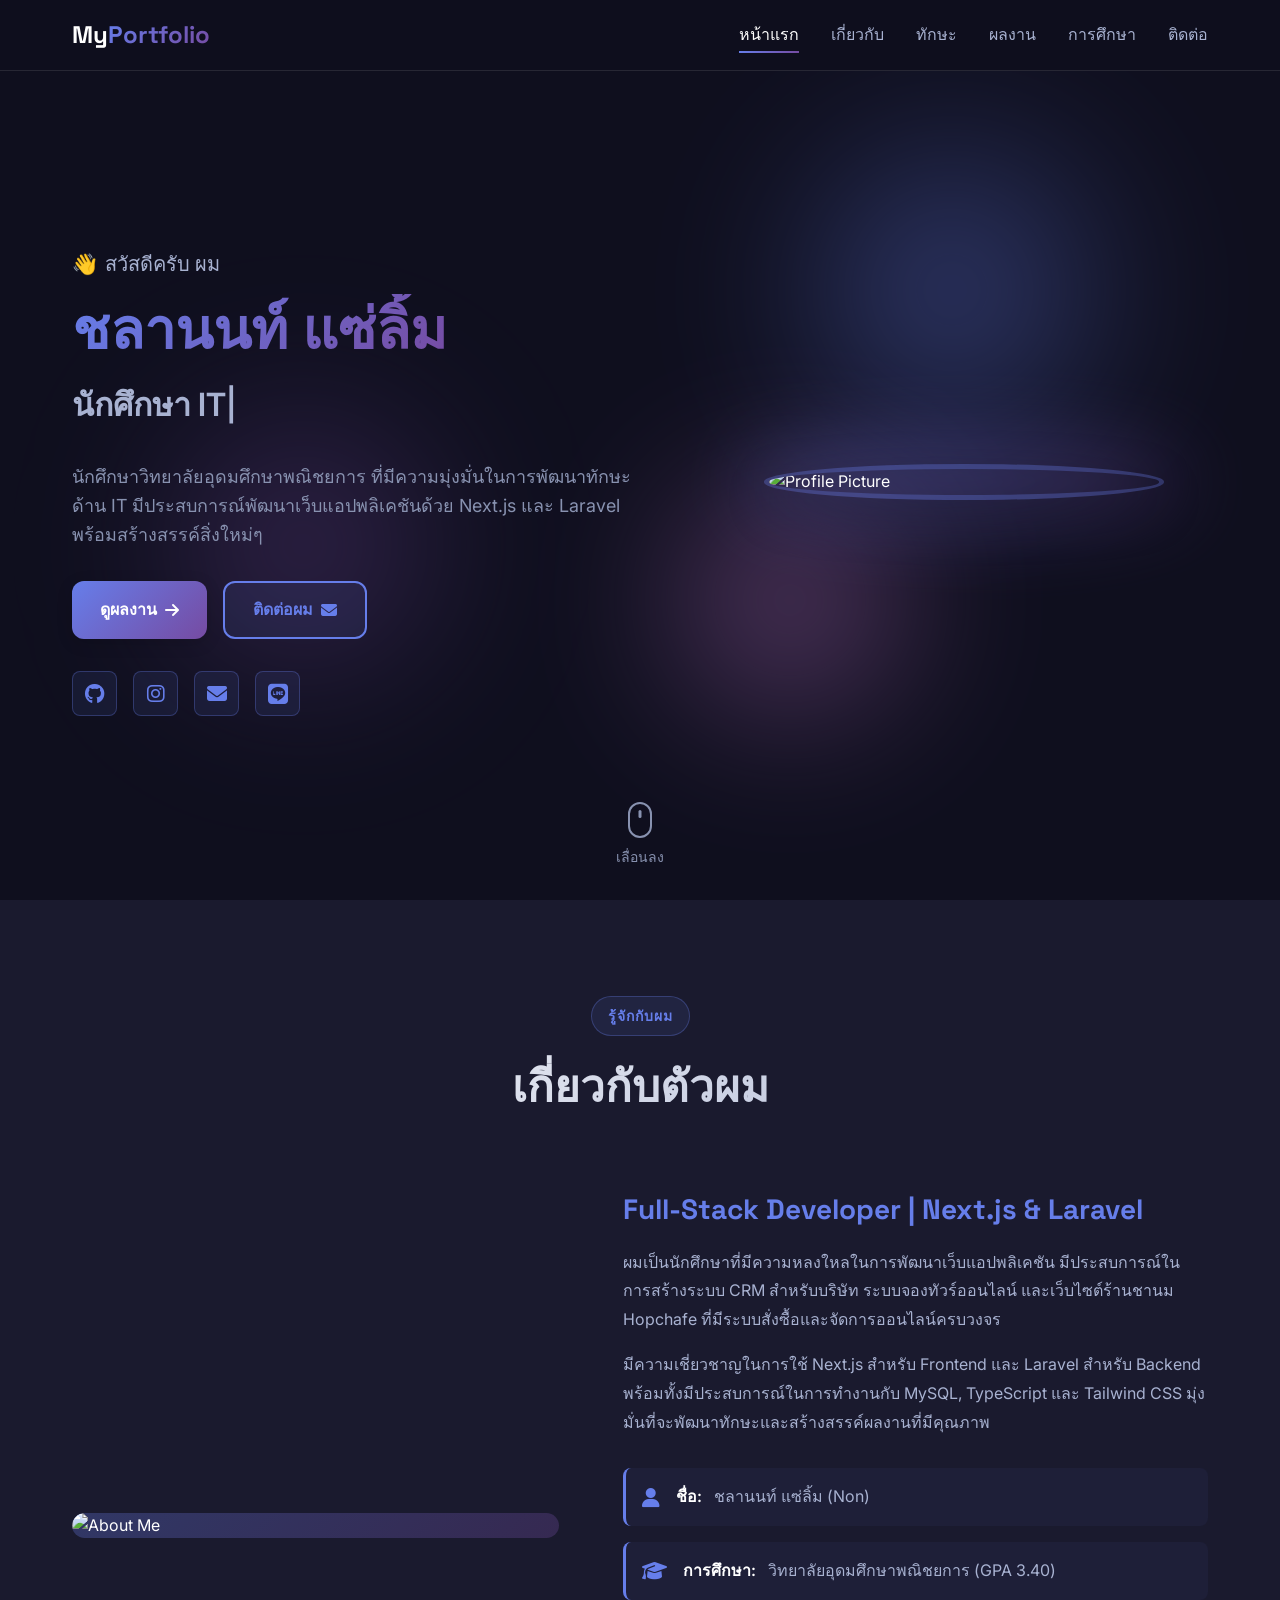
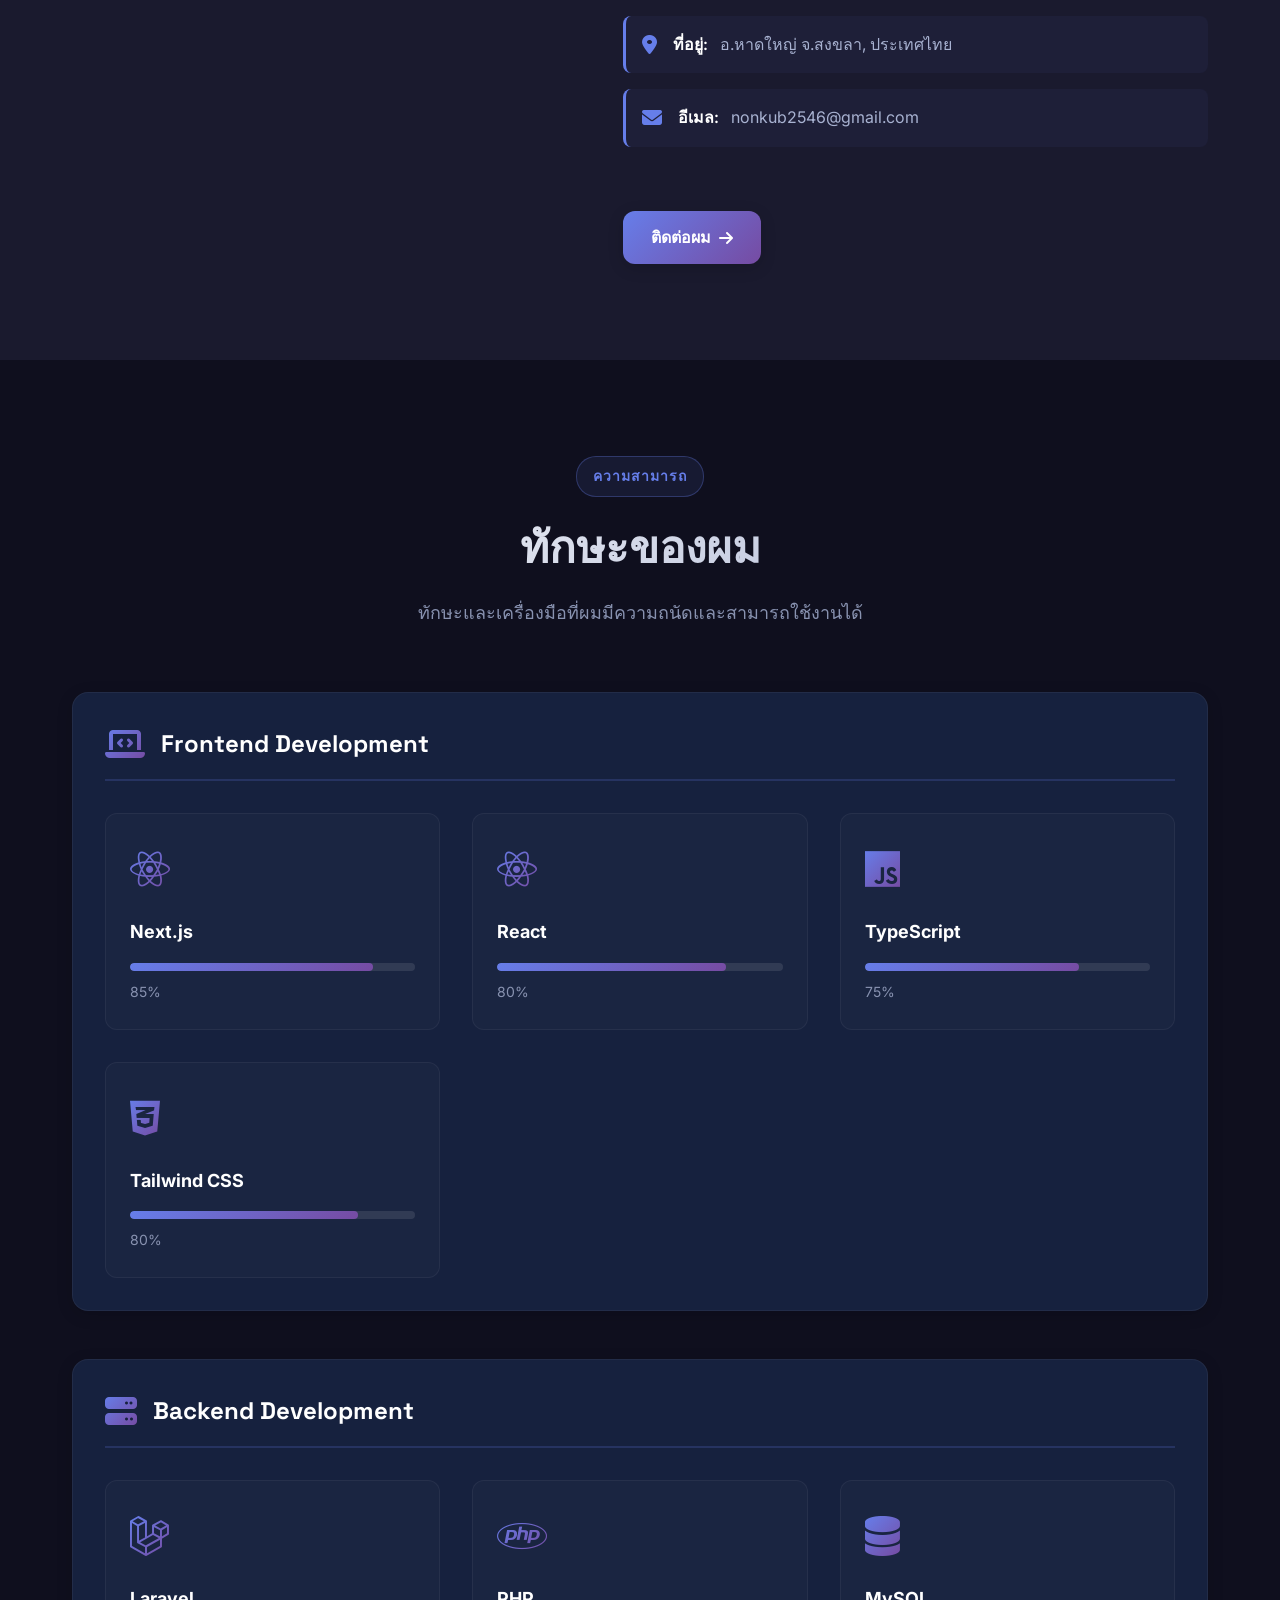
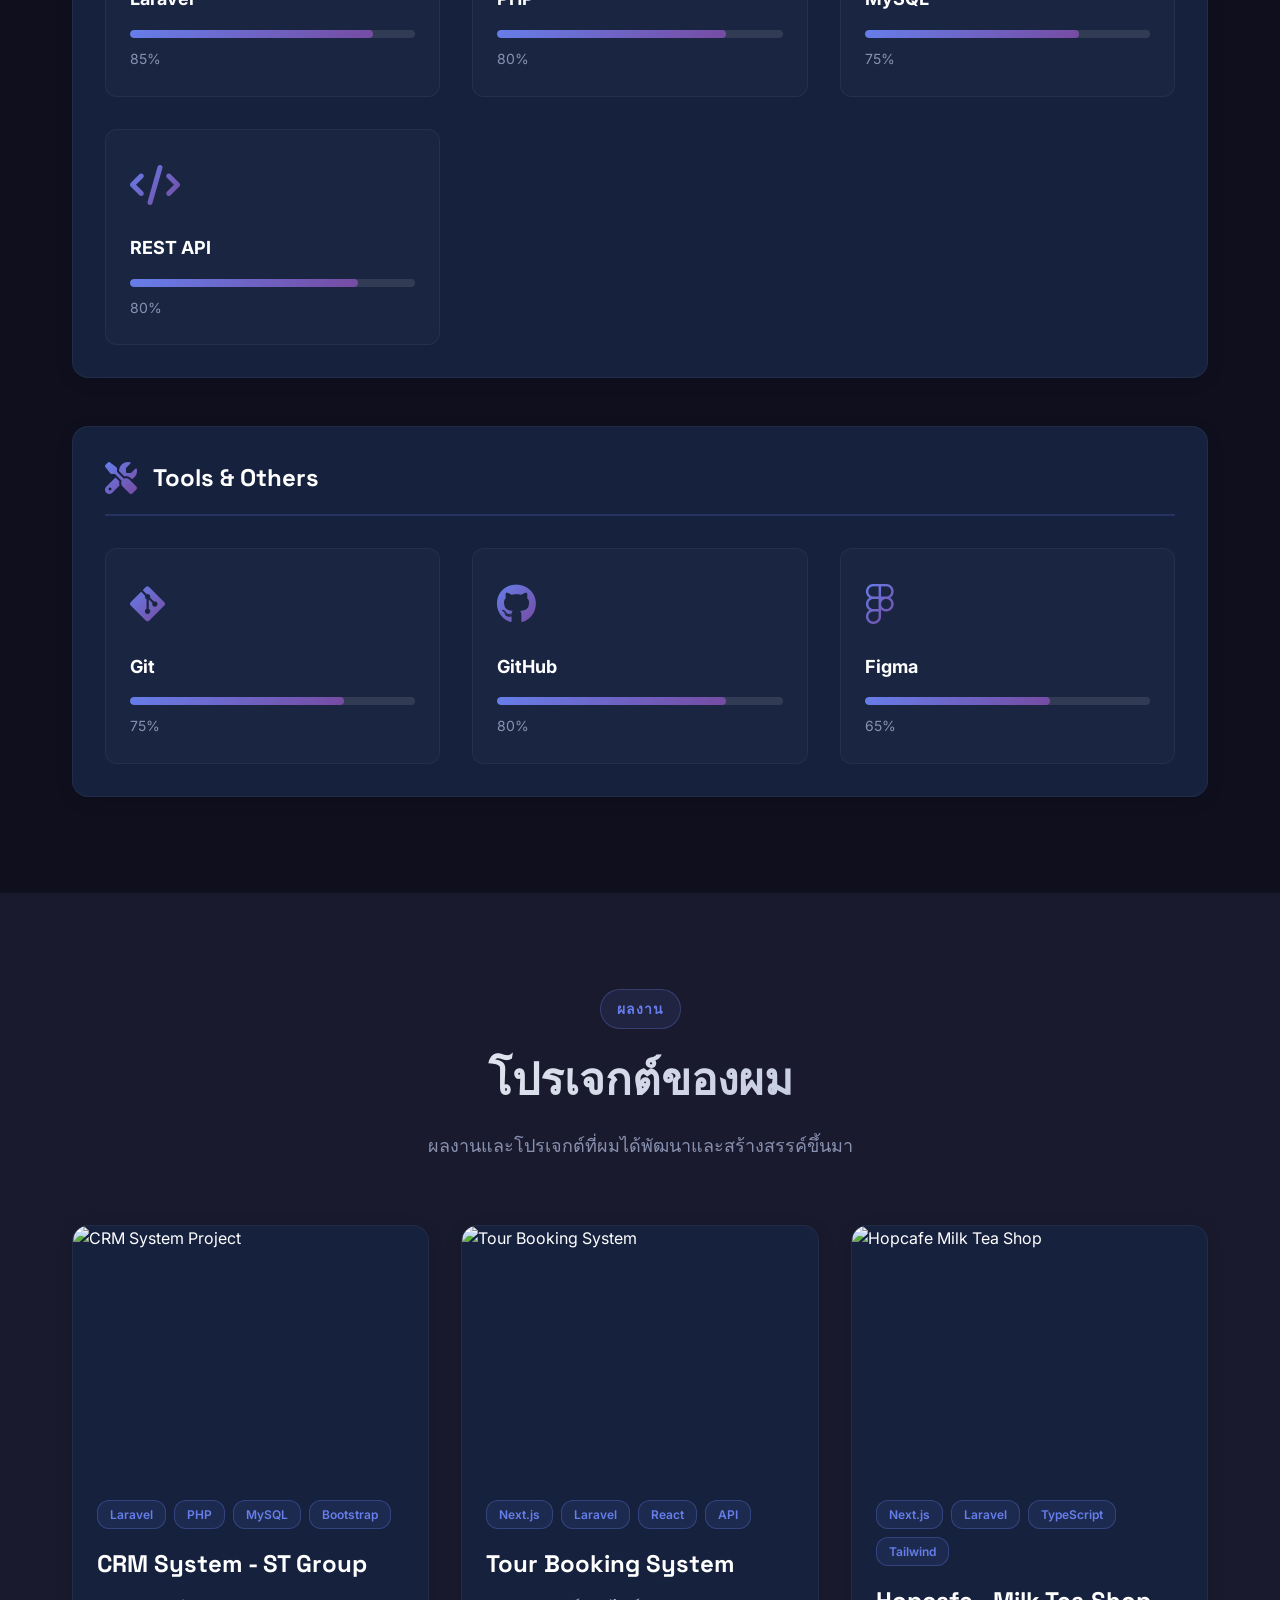
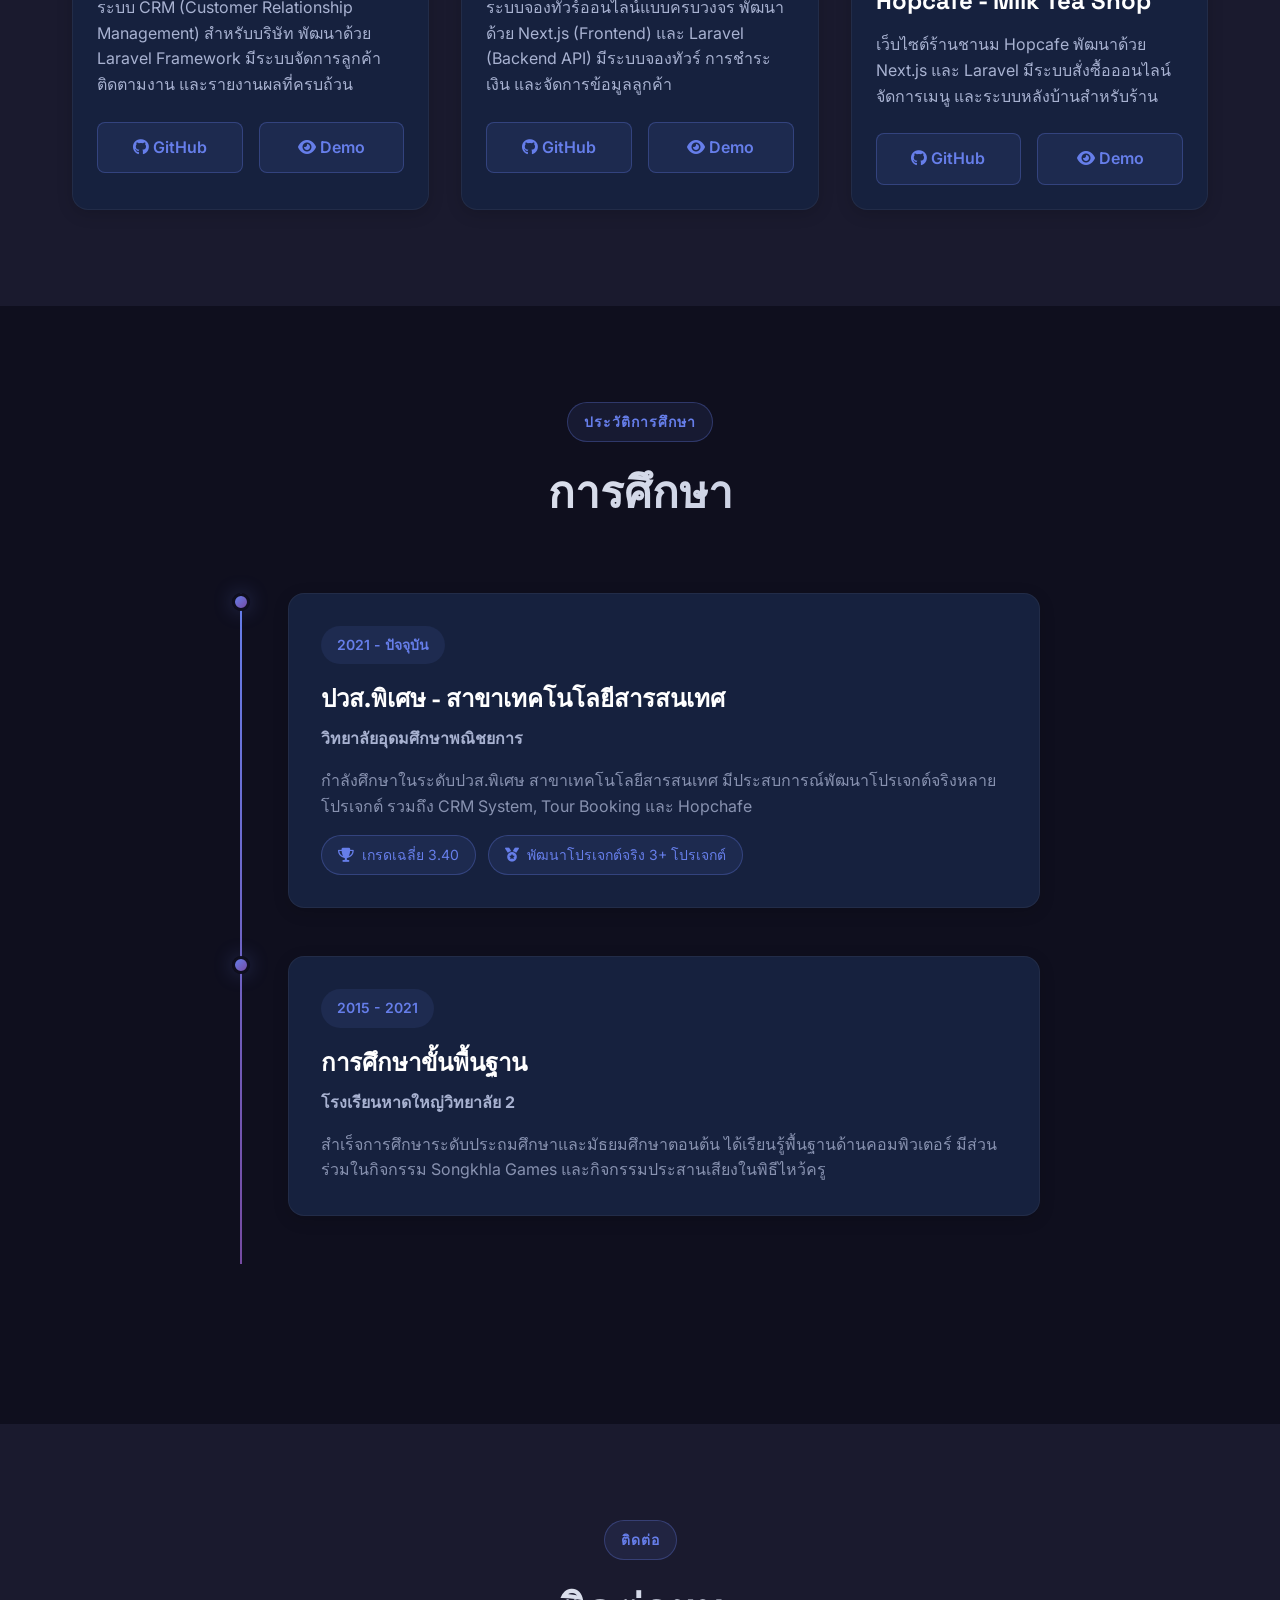
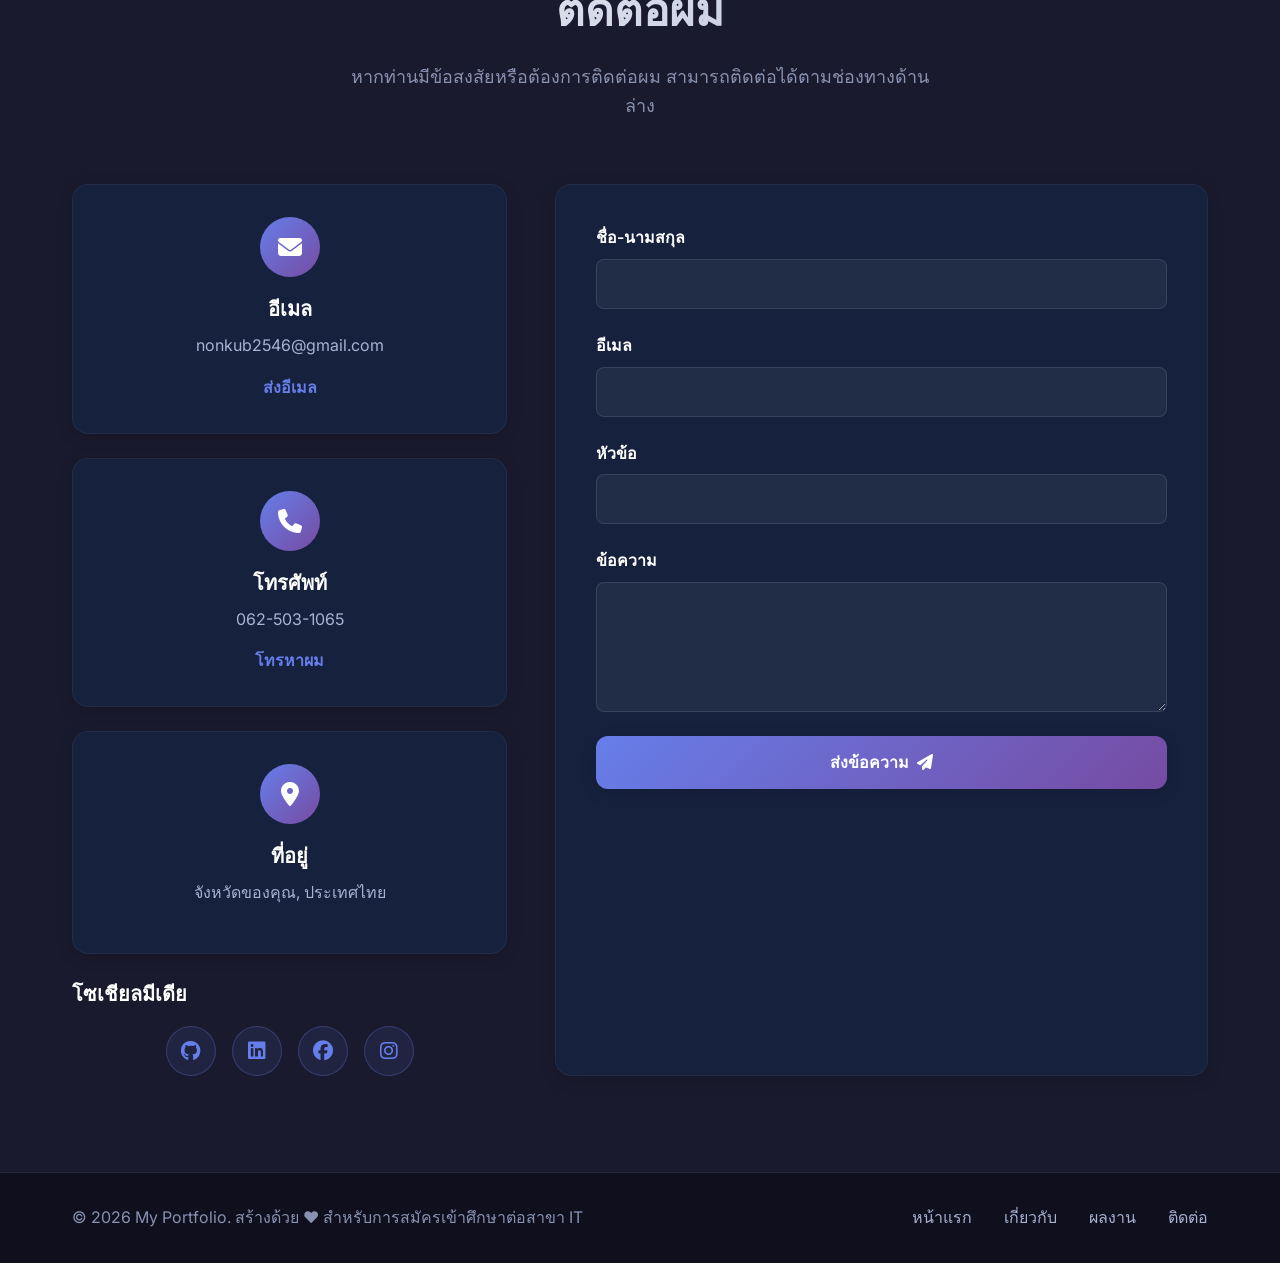
==== index.html @ 4668a1ce "เพิ่มรูปของทาง project" ====
<!DOCTYPE html>
<html lang="th">
  <head>
    <meta charset="UTF-8" />
    <meta name="viewport" content="width=device-width, initial-scale=1.0" />
    <meta
      name="description"
      content="Portfolio Website สำหรับการเข้าศึกษาต่อสาขา IT - แสดงผลงาน ทักษะ และประสบการณ์"
    />
    <meta
      name="keywords"
      content="Portfolio, IT, Web Development, Programming, Student"
    />
    <meta name="author" content="Your Name" />

    <!-- Open Graph Meta Tags for better sharing -->
    <meta property="og:title" content="My IT Portfolio" />
    <meta
      property="og:description"
      content="Portfolio Website for IT Program Application"
    />
    <meta property="og:type" content="website" />

    <title>My IT Portfolio | นักศึกษา IT</title>

    <!-- Google Fonts -->
    <link rel="preconnect" href="https://fonts.googleapis.com" />
    <link rel="preconnect" href="https://fonts.gstatic.com" crossorigin />
    <link
      href="https://fonts.googleapis.com/css2?family=Inter:wght@300;400;500;600;700;800&family=Space+Grotesk:wght@400;500;600;700&display=swap"
      rel="stylesheet"
    />

    <!-- Font Awesome for Icons -->
    <link
      rel="stylesheet"
      href="https://cdnjs.cloudflare.com/ajax/libs/font-awesome/6.5.1/css/all.min.css"
    />

    <!-- Custom CSS -->
    <link rel="stylesheet" href="styles.css" />
  </head>
  <body>
    <!-- Navigation -->
    <nav id="navbar">
      <div class="nav-container">
        <a href="#home" class="logo">
          <span class="logo-text">My</span
          ><span class="logo-accent">Portfolio</span>
        </a>

        <div class="nav-menu" id="navMenu">
          <a href="#home" class="nav-link active">หน้าแรก</a>
          <a href="#about" class="nav-link">เกี่ยวกับ</a>
          <a href="#skills" class="nav-link">ทักษะ</a>
          <a href="#projects" class="nav-link">ผลงาน</a>
          <a href="#education" class="nav-link">การศึกษา</a>
          <a href="#contact" class="nav-link">ติดต่อ</a>
        </div>

        <button class="mobile-menu-btn" id="mobileMenuBtn">
          <i class="fas fa-bars"></i>
        </button>
      </div>
    </nav>

    <!-- Hero Section -->
    <section id="home" class="hero-section">
      <div class="hero-background">
        <div class="gradient-orb orb-1"></div>
        <div class="gradient-orb orb-2"></div>
        <div class="gradient-orb orb-3"></div>
      </div>

      <div class="container hero-content">
        <div class="hero-text">
          <div class="greeting" data-aos="fade-up">
            <span class="wave">👋</span> สวัสดีครับ ผม
          </div>
          <h1 data-aos="fade-up" data-aos-delay="100">
            <span class="name-highlight">ชลานนท์ แซ่ลิ้ม</span>
          </h1>
          <h2 class="subtitle" data-aos="fade-up" data-aos-delay="200">
            <span class="typing-text"></span>
          </h2>
          <p class="hero-description" data-aos="fade-up" data-aos-delay="300">
            นักศึกษาวิทยาลัยอุดมศึกษาพณิชยการ ที่มีความมุ่งมั่นในการพัฒนาทักษะด้าน IT
            มีประสบการณ์พัฒนาเว็บแอปพลิเคชันด้วย Next.js และ Laravel พร้อมสร้างสรรค์สิ่งใหม่ๆ
          </p>

          <div class="hero-buttons" data-aos="fade-up" data-aos-delay="400">
            <a href="#projects" class="btn btn-primary">
              <span>ดูผลงาน</span>
              <i class="fas fa-arrow-right"></i>
            </a>
            <a href="#contact" class="btn btn-secondary">
              <span>ติดต่อผม</span>
              <i class="fas fa-envelope"></i>
            </a>
          </div>

          <div class="social-links" data-aos="fade-up" data-aos-delay="500">
            <a
              href="https://github.com/chalanon"
              target="_blank"
              class="social-link"
              aria-label="GitHub"
            >
              <i class="fab fa-github"></i>
            </a>
            <a
              href="https://www.instagram.com/_chlnn_/"
              target="_blank"
              class="social-link"
              aria-label="Instagram"
            >
              <i class="fab fa-instagram"></i>
            </a>
            <a
              href="mailto:nonkub2546@gmail.com"
              class="social-link"
              aria-label="Email"
            >
              <i class="fas fa-envelope"></i>
            </a>
            <a
              href="https://line.me/ti/p/~chalanon2546"
              target="_blank"
              class="social-link"
              aria-label="Line"
            >
              <i class="fab fa-line"></i>
            </a>
          </div>
        </div>

        <div class="hero-image" data-aos="fade-left" data-aos-delay="200">
          <div class="image-container">
            <div class="image-glow"></div>
            <img
              id="profileImage"
              src="https://via.placeholder.com/400"
              alt="Profile Picture"
            />
          </div>
        </div>
      </div>

      <div class="scroll-indicator">
        <a href="#about">
          <div class="mouse"></div>
          <span>เลื่อนลง</span>
        </a>
      </div>
    </section>

    <!-- About Section -->
    <section id="about" class="about-section">
      <div class="container">
        <div class="section-header" data-aos="fade-up">
          <span class="section-tag">รู้จักกับผม</span>
          <h2 class="section-title">เกี่ยวกับตัวผม</h2>
        </div>

        <div class="about-content">
          <div class="about-image" data-aos="fade-right">
            <div class="about-image-wrapper">
              <img
                id="aboutImage"
                src="https://via.placeholder.com/500"
                alt="About Me"
              />
              <div class="image-decoration"></div>
            </div>
          </div>

          <div class="about-text" data-aos="fade-left">
            <h3 class="about-subtitle">Full-Stack Developer | Next.js & Laravel</h3>
            <p>
              ผมเป็นนักศึกษาที่มีความหลงใหลในการพัฒนาเว็บแอปพลิเคชัน 
              มีประสบการณ์ในการสร้างระบบ CRM สำหรับบริษัท ระบบจองทัวร์ออนไลน์ 
              และเว็บไซต์ร้านชานม Hopchafe ที่มีระบบสั่งซื้อและจัดการออนไลน์ครบวงจร
            </p>
            <p>
              มีความเชี่ยวชาญในการใช้ Next.js สำหรับ Frontend และ Laravel สำหรับ Backend
              พร้อมทั้งมีประสบการณ์ในการทำงานกับ MySQL, TypeScript และ Tailwind CSS
              มุ่งมั่นที่จะพัฒนาทักษะและสร้างสรรค์ผลงานที่มีคุณภาพ
            </p>

            <div class="info-list">
              <div class="info-item">
                <i class="fas fa-user"></i>
                <div>
                  <span class="info-label">ชื่อ:</span>
                  <span class="info-value">ชลานนท์ แซ่ลิ้ม (Non)</span>
                </div>
              </div>
              <div class="info-item">
                <i class="fas fa-graduation-cap"></i>
                <div>
                  <span class="info-label">การศึกษา:</span>
                  <span class="info-value">วิทยาลัยอุดมศึกษาพณิชยการ (GPA 3.40)</span>
                </div>
              </div>
              <div class="info-item">
                <i class="fas fa-map-marker-alt"></i>
                <div>
                  <span class="info-label">ที่อยู่:</span>
                  <span class="info-value">อ.หาดใหญ่ จ.สงขลา, ประเทศไทย</span>
                </div>
              </div>
              <div class="info-item">
                <i class="fas fa-envelope"></i>
                <div>
                  <span class="info-label">อีเมล:</span>
                  <span class="info-value">nonkub2546@gmail.com</span>
                </div>
              </div>
            </div>

            <a href="#contact" class="btn btn-primary mt-4">
              <span>ติดต่อผม</span>
              <i class="fas fa-arrow-right"></i>
            </a>
          </div>
        </div>
      </div>
    </section>

    <!-- Skills Section -->
    <section id="skills" class="skills-section">
      <div class="container">
        <div class="section-header" data-aos="fade-up">
          <span class="section-tag">ความสามารถ</span>
          <h2 class="section-title">ทักษะของผม</h2>
          <p class="section-description">
            ทักษะและเครื่องมือที่ผมมีความถนัดและสามารถใช้งานได้
          </p>
        </div>

        <div class="skills-container">
          <!-- Frontend Skills -->
          <div class="skill-category" data-aos="fade-up" data-aos-delay="100">
            <div class="category-header">
              <i class="fas fa-laptop-code"></i>
              <h3>Frontend Development</h3>
            </div>
            <div class="skills-grid">
              <div class="skill-card">
                <div class="skill-icon">
                  <i class="fab fa-react"></i>
                </div>
                <h4>Next.js</h4>
                <div class="skill-bar">
                  <div class="skill-progress" data-progress="85"></div>
                </div>
                <span class="skill-percentage">85%</span>
              </div>

              <div class="skill-card">
                <div class="skill-icon">
                  <i class="fab fa-react"></i>
                </div>
                <h4>React</h4>
                <div class="skill-bar">
                  <div class="skill-progress" data-progress="80"></div>
                </div>
                <span class="skill-percentage">80%</span>
              </div>

              <div class="skill-card">
                <div class="skill-icon">
                  <i class="fab fa-js"></i>
                </div>
                <h4>TypeScript</h4>
                <div class="skill-bar">
                  <div class="skill-progress" data-progress="75"></div>
                </div>
                <span class="skill-percentage">75%</span>
              </div>
              
              <div class="skill-card">
                <div class="skill-icon">
                  <i class="fab fa-css3-alt"></i>
                </div>
                <h4>Tailwind CSS</h4>
                <div class="skill-bar">
                  <div class="skill-progress" data-progress="80"></div>
                </div>
                <span class="skill-percentage">80%</span>
              </div>
            </div>
          </div>

          <!-- Backend Development -->
          <div class="skill-category" data-aos="fade-up" data-aos-delay="200">
            <div class="category-header">
              <i class="fas fa-server"></i>
              <h3>Backend Development</h3>
            </div>
            <div class="skills-grid">
              <div class="skill-card">
                <div class="skill-icon">
                  <i class="fab fa-laravel"></i>
                </div>
                <h4>Laravel</h4>
                <div class="skill-bar">
                  <div class="skill-progress" data-progress="85"></div>
                </div>
                <span class="skill-percentage">85%</span>
              </div>

              <div class="skill-card">
                <div class="skill-icon">
                  <i class="fab fa-php"></i>
                </div>
                <h4>PHP</h4>
                <div class="skill-bar">
                  <div class="skill-progress" data-progress="80"></div>
                </div>
                <span class="skill-percentage">80%</span>
              </div>

              <div class="skill-card">
                <div class="skill-icon">
                  <i class="fas fa-database"></i>
                </div>
                <h4>MySQL</h4>
                <div class="skill-bar">
                  <div class="skill-progress" data-progress="75"></div>
                </div>
                <span class="skill-percentage">75%</span>
              </div>
              
              <div class="skill-card">
                <div class="skill-icon">
                  <i class="fas fa-code"></i>
                </div>
                <h4>REST API</h4>
                <div class="skill-bar">
                  <div class="skill-progress" data-progress="80"></div>
                </div>
                <span class="skill-percentage">80%</span>
              </div>
            </div>
          </div>

          <!-- Tools & Others -->
          <div class="skill-category" data-aos="fade-up" data-aos-delay="300">
            <div class="category-header">
              <i class="fas fa-tools"></i>
              <h3>Tools & Others</h3>
            </div>
            <div class="skills-grid">
              <div class="skill-card">
                <div class="skill-icon">
                  <i class="fab fa-git-alt"></i>
                </div>
                <h4>Git</h4>
                <div class="skill-bar">
                  <div class="skill-progress" data-progress="75"></div>
                </div>
                <span class="skill-percentage">75%</span>
              </div>

              <div class="skill-card">
                <div class="skill-icon">
                  <i class="fab fa-github"></i>
                </div>
                <h4>GitHub</h4>
                <div class="skill-bar">
                  <div class="skill-progress" data-progress="80"></div>
                </div>
                <span class="skill-percentage">80%</span>
              </div>

              <div class="skill-card">
                <div class="skill-icon">
                  <i class="fab fa-figma"></i>
                </div>
                <h4>Figma</h4>
                <div class="skill-bar">
                  <div class="skill-progress" data-progress="65"></div>
                </div>
                <span class="skill-percentage">65%</span>
              </div>
            </div>
          </div>
        </div>
      </div>
    </section>

    <!-- Projects Section -->
    <section id="projects" class="projects-section">
      <div class="container">
        <div class="section-header" data-aos="fade-up">
          <span class="section-tag">ผลงาน</span>
          <h2 class="section-title">โปรเจกต์ของผม</h2>
          <p class="section-description">
            ผลงานและโปรเจกต์ที่ผมได้พัฒนาและสร้างสรรค์ขึ้นมา
          </p>
        </div>

        <div class="projects-grid">
          <!-- Project 1 -->
          <div class="project-card" data-aos="fade-up" data-aos-delay="100">
            <div class="project-image">
              <img
                id="project1Image"
                src="/img/crm.png"
                alt="CRM System Project"
              />
              <div class="project-overlay">
                <a href="https://crmstgroup.tragoconnect.com/" target="_blank" class="project-link">
                  <i class="fas fa-external-link-alt"></i>
                </a>
              </div>
            </div>
            <div class="project-content">
              <div class="project-tags">
                <span class="tag">Laravel</span>
                <span class="tag">PHP</span>
                <span class="tag">MySQL</span>
                <span class="tag">Bootstrap</span>
              </div>
              <h3 class="project-title">CRM System - ST Group</h3>
              <p class="project-description">
                ระบบ CRM (Customer Relationship Management) สำหรับบริษัท
                พัฒนาด้วย Laravel Framework มีระบบจัดการลูกค้า ติดตามงาน
                และรายงานผลที่ครบถ้วน
              </p>
              <div class="project-footer">
                <a
                  href="https://github.com/chalanon"
                  target="_blank"
                  class="project-btn"
                >
                  <i class="fab fa-github"></i> GitHub
                </a>
                <a href="https://crmstgroup.tragoconnect.com/" target="_blank" class="project-btn">
                  <i class="fas fa-eye"></i> Demo
                </a>
              </div>
            </div>
          </div>

          <!-- Project 2 -->
          <div class="project-card" data-aos="fade-up" data-aos-delay="200">
            <div class="project-image">
              <img
                id="project2Image"
                src="https://via.placeholder.com/600x400/764ba2/ffffff?text=Tour+Booking"
                alt="Tour Booking System"
              />
              <div class="project-overlay">
                <a href="#" class="project-link">
                  <i class="fas fa-external-link-alt"></i>
                </a>
              </div>
            </div>
            <div class="project-content">
              <div class="project-tags">
                <span class="tag">Next.js</span>
                <span class="tag">Laravel</span>
                <span class="tag">React</span>
                <span class="tag">API</span>
              </div>
              <h3 class="project-title">Tour Booking System</h3>
              <p class="project-description">
                ระบบจองทัวร์ออนไลน์แบบครบวงจร พัฒนาด้วย Next.js (Frontend) และ
                Laravel (Backend API) มีระบบจองทัวร์ การชำระเงิน และจัดการข้อมูลลูกค้า
              </p>
              <div class="project-footer">
                <a
                  href="https://github.com/chalanon"
                  target="_blank"
                  class="project-btn"
                >
                  <i class="fab fa-github"></i> GitHub
                </a>
                <a href="#" target="_blank" class="project-btn">
                  <i class="fas fa-eye"></i> Demo
                </a>
              </div>
            </div>
          </div>

          <!-- Project 3 -->
          <div class="project-card" data-aos="fade-up" data-aos-delay="300">
            <div class="project-image">
              <img
                id="project3Image"
                src="https://via.placeholder.com/600x400/f093fb/ffffff?text=Hopcafe"
                alt="Hopcafe Milk Tea Shop"
              />
              <div class="project-overlay">
                <a href="#" class="project-link">
                  <i class="fas fa-external-link-alt"></i>
                </a>
              </div>
            </div>
            <div class="project-content">
              <div class="project-tags">
                <span class="tag">Next.js</span>
                <span class="tag">Laravel</span>
                <span class="tag">TypeScript</span>
                <span class="tag">Tailwind</span>
              </div>
              <h3 class="project-title">Hopcafe - Milk Tea Shop</h3>
              <p class="project-description">
                เว็บไซต์ร้านชานม Hopcafe พัฒนาด้วย Next.js และ Laravel
                มีระบบสั่งซื้อออนไลน์ จัดการเมนู และระบบหลังบ้านสำหรับร้าน
              </p>
              <div class="project-footer">
                <a
                  href="https://github.com/chalanon"
                  target="_blank"
                  class="project-btn"
                >
                  <i class="fab fa-github"></i> GitHub
                </a>
                <a href="#" target="_blank" class="project-btn">
                  <i class="fas fa-eye"></i> Demo
                </a>
              </div>
            </div>
          </div>
        </div>
      </div>
    </section>

    <!-- Education Section -->
    <section id="education" class="education-section">
      <div class="container">
        <div class="section-header" data-aos="fade-up">
          <span class="section-tag">ประวัติการศึกษา</span>
          <h2 class="section-title">การศึกษา</h2>
        </div>

        <div class="timeline">
          <div class="timeline-item" data-aos="fade-up" data-aos-delay="100">
            <div class="timeline-marker"></div>
            <div class="timeline-content">
              <div class="timeline-date">2021 - ปัจจุบัน</div>
              <h3 class="timeline-title">ปวส.พิเศษ - สาขาเทคโนโลยีสารสนเทศ</h3>
              <h4 class="timeline-subtitle">วิทยาลัยอุดมศึกษาพณิชยการ</h4>
              <p class="timeline-description">
                กำลังศึกษาในระดับปวส.พิเศษ สาขาเทคโนโลยีสารสนเทศ
                มีประสบการณ์พัฒนาโปรเจกต์จริงหลายโปรเจกต์ รวมถึง CRM System, Tour Booking และ Hopchafe
              </p>
              <div class="timeline-achievements">
                <span class="achievement-badge">
                  <i class="fas fa-trophy"></i> เกรดเฉลี่ย 3.40
                </span>
                <span class="achievement-badge">
                  <i class="fas fa-medal"></i> พัฒนาโปรเจกต์จริง 3+ โปรเจกต์
                </span>
              </div>
            </div>
          </div>

          <div class="timeline-item" data-aos="fade-up" data-aos-delay="200">
            <div class="timeline-marker"></div>
            <div class="timeline-content">
              <div class="timeline-date">2015 - 2021</div>
              <h3 class="timeline-title">การศึกษาขั้นพื้นฐาน</h3>
              <h4 class="timeline-subtitle">โรงเรียนหาดใหญ่วิทยาลัย 2</h4>
              <p class="timeline-description">
                สำเร็จการศึกษาระดับประถมศึกษาและมัธยมศึกษาตอนต้น
                ได้เรียนรู้พื้นฐานด้านคอมพิวเตอร์ มีส่วนร่วมในกิจกรรม Songkhla Games
                และกิจกรรมประสานเสียงในพิธีไหว้ครู
              </p>
            </div>
          </div>
        </div>


      </div>
    </section>

    <!-- Contact Section -->
    <section id="contact" class="contact-section">
      <div class="container">
        <div class="section-header" data-aos="fade-up">
          <span class="section-tag">ติดต่อ</span>
          <h2 class="section-title">ติดต่อผม</h2>
          <p class="section-description">
            หากท่านมีข้อสงสัยหรือต้องการติดต่อผม
            สามารถติดต่อได้ตามช่องทางด้านล่าง
          </p>
        </div>

        <div class="contact-container">
          <div class="contact-info" data-aos="fade-right">
            <div class="contact-card">
              <div class="contact-icon">
                <i class="fas fa-envelope"></i>
              </div>
              <h3>อีเมล</h3>
              <p>nonkub2546@gmail.com</p>
              <a href="mailto:nonkub2546@gmail.com" class="contact-link"
                >ส่งอีเมล</a
              >
            </div>

            <div class="contact-card">
              <div class="contact-icon">
                <i class="fas fa-phone"></i>
              </div>
              <h3>โทรศัพท์</h3>
              <p>062-503-1065</p>
              <a href="tel:0625031065" class="contact-link">โทรหาผม</a>
            </div>

            <div class="contact-card">
              <div class="contact-icon">
                <i class="fas fa-map-marker-alt"></i>
              </div>
              <h3>ที่อยู่</h3>
              <p>จังหวัดของคุณ, ประเทศไทย</p>
            </div>

            <div class="contact-social">
              <h3>โซเชียลมีเดีย</h3>
              <div class="social-links-contact">
                <a
                  href="https://github.com/yourusername"
                  target="_blank"
                  aria-label="GitHub"
                >
                  <i class="fab fa-github"></i>
                </a>
                <a
                  href="https://linkedin.com/in/yourusername"
                  target="_blank"
                  aria-label="LinkedIn"
                >
                  <i class="fab fa-linkedin"></i>
                </a>
                <a
                  href="https://facebook.com/yourusername"
                  target="_blank"
                  aria-label="Facebook"
                >
                  <i class="fab fa-facebook"></i>
                </a>
                <a
                  href="https://instagram.com/yourusername"
                  target="_blank"
                  aria-label="Instagram"
                >
                  <i class="fab fa-instagram"></i>
                </a>
              </div>
            </div>
          </div>

          <div class="contact-form-wrapper" data-aos="fade-left">
            <form id="contactForm" class="contact-form">
              <div class="form-group">
                <label for="name">ชื่อ-นามสกุล</label>
                <input type="text" id="name" name="name" required />
              </div>

              <div class="form-group">
                <label for="email">อีเมล</label>
                <input type="email" id="email" name="email" required />
              </div>

              <div class="form-group">
                <label for="subject">หัวข้อ</label>
                <input type="text" id="subject" name="subject" required />
              </div>

              <div class="form-group">
                <label for="message">ข้อความ</label>
                <textarea
                  id="message"
                  name="message"
                  rows="5"
                  required
                ></textarea>
              </div>

              <button type="submit" class="btn btn-primary btn-full">
                <span>ส่งข้อความ</span>
                <i class="fas fa-paper-plane"></i>
              </button>
            </form>
          </div>
        </div>
      </div>
    </section>

    <!-- Footer -->
    <footer class="footer">
      <div class="container">
        <div class="footer-content">
          <p>
            &copy; 2026 My Portfolio. สร้างด้วย ❤️
            สำหรับการสมัครเข้าศึกษาต่อสาขา IT
          </p>
          <div class="footer-links">
            <a href="#home">หน้าแรก</a>
            <a href="#about">เกี่ยวกับ</a>
            <a href="#projects">ผลงาน</a>
            <a href="#contact">ติดต่อ</a>
          </div>
        </div>
      </div>
    </footer>

    <!-- Scroll to Top Button -->
    <button id="scrollTopBtn" class="scroll-top-btn" aria-label="Scroll to top">
      <i class="fas fa-arrow-up"></i>
    </button>

    <!-- Custom JavaScript -->
    <script src="script.js"></script>
  </body>
</html>
---- styles.css ----
/* ===================================
   CSS VARIABLES & DESIGN TOKENS
   =================================== */
:root {
  /* Colors - Modern Gradient Palette */
  --primary-gradient: linear-gradient(135deg, #667eea 0%, #764ba2 100%);
  --primary-color: #667eea;
  --primary-dark: #5568d3;
  --secondary-color: #764ba2;
  --accent-color: #f093fb;

  /* Neutral Colors */
  --bg-primary: #0f0f1e;
  --bg-secondary: #1a1a2e;
  --bg-card: #16213e;
  --text-primary: #ffffff;
  --text-secondary: #a8b2d1;
  --text-muted: #8892b0;

  /* Shadows */
  --shadow-sm: 0 2px 8px rgba(0, 0, 0, 0.1);
  --shadow-md: 0 4px 16px rgba(0, 0, 0, 0.15);
  --shadow-lg: 0 8px 32px rgba(0, 0, 0, 0.2);
  --shadow-xl: 0 16px 48px rgba(0, 0, 0, 0.3);
  --glow: 0 0 20px rgba(102, 126, 234, 0.3);

  /* Spacing */
  --spacing-xs: 0.5rem;
  --spacing-sm: 1rem;
  --spacing-md: 2rem;
  --spacing-lg: 4rem;
  --spacing-xl: 6rem;

  /* Typography */
  --font-primary: "Inter", -apple-system, BlinkMacSystemFont, "Segoe UI",
    sans-serif;
  --font-heading: "Space Grotesk", var(--font-primary);

  /* Borders */
  --border-radius-sm: 8px;
  --border-radius-md: 12px;
  --border-radius-lg: 16px;
  --border-radius-xl: 24px;

  /* Transitions */
  --transition-fast: 0.2s ease;
  --transition-base: 0.3s ease;
  --transition-slow: 0.5s ease;
}

/* ===================================
   RESET & BASE STYLES
   =================================== */
* {
  margin: 0;
  padding: 0;
  box-sizing: border-box;
}

html {
  scroll-behavior: smooth;
  font-size: 16px;
}

body {
  font-family: var(--font-primary);
  background: var(--bg-primary);
  color: var(--text-primary);
  line-height: 1.6;
  overflow-x: hidden;
}

a {
  text-decoration: none;
  color: inherit;
}

img {
  max-width: 100%;
  height: auto;
  display: block;
}

/* ===================================
   UTILITY CLASSES
   =================================== */
.container {
  max-width: 1200px;
  margin: 0 auto;
  padding: 0 var(--spacing-md);
}

.btn {
  display: inline-flex;
  align-items: center;
  gap: 0.5rem;
  padding: 0.875rem 1.75rem;
  border: none;
  border-radius: var(--border-radius-md);
  font-family: var(--font-primary);
  font-size: 1rem;
  font-weight: 600;
  cursor: pointer;
  transition: all var(--transition-base);
  position: relative;
  overflow: hidden;
}

.btn-primary {
  background: var(--primary-gradient);
  color: white;
  box-shadow: var(--shadow-md);
}

.btn-primary:hover {
  transform: translateY(-2px);
  box-shadow: var(--shadow-lg), var(--glow);
}

.btn-primary::before {
  content: "";
  position: absolute;
  top: 0;
  left: -100%;
  width: 100%;
  height: 100%;
  background: linear-gradient(
    90deg,
    transparent,
    rgba(255, 255, 255, 0.2),
    transparent
  );
  transition: left 0.5s;
}

.btn-primary:hover::before {
  left: 100%;
}

.btn-secondary {
  background: rgba(102, 126, 234, 0.1);
  color: var(--primary-color);
  border: 2px solid var(--primary-color);
}

.btn-secondary:hover {
  background: rgba(102, 126, 234, 0.2);
  transform: translateY(-2px);
}

.btn-full {
  width: 100%;
  justify-content: center;
}

.mt-4 {
  margin-top: 2rem;
}

/* ===================================
   NAVIGATION
   =================================== */
#navbar {
  position: fixed;
  top: 0;
  left: 0;
  width: 100%;
  background: rgba(15, 15, 30, 0.95);
  backdrop-filter: blur(10px);
  border-bottom: 1px solid rgba(255, 255, 255, 0.1);
  z-index: 1000;
  transition: all var(--transition-base);
}

#navbar.scrolled {
  box-shadow: var(--shadow-lg);
}

.nav-container {
  max-width: 1200px;
  margin: 0 auto;
  padding: 1rem 2rem;
  display: flex;
  justify-content: space-between;
  align-items: center;
}

.logo {
  font-size: 1.5rem;
  font-weight: 700;
  font-family: var(--font-heading);
}

.logo-text {
  color: var(--text-primary);
}

.logo-accent {
  background: var(--primary-gradient);
  -webkit-background-clip: text;
  -webkit-text-fill-color: transparent;
  background-clip: text;
}

.nav-menu {
  display: flex;
  gap: 2rem;
  align-items: center;
}

.nav-link {
  color: var(--text-secondary);
  font-weight: 500;
  transition: color var(--transition-base);
  position: relative;
}

.nav-link::after {
  content: "";
  position: absolute;
  bottom: -5px;
  left: 0;
  width: 0;
  height: 2px;
  background: var(--primary-gradient);
  transition: width var(--transition-base);
}

.nav-link:hover,
.nav-link.active {
  color: var(--text-primary);
}

.nav-link:hover::after,
.nav-link.active::after {
  width: 100%;
}

.mobile-menu-btn {
  display: none;
  background: none;
  border: none;
  color: var(--text-primary);
  font-size: 1.5rem;
  cursor: pointer;
}

/* ===================================
   HERO SECTION
   =================================== */
.hero-section {
  position: relative;
  min-height: 100vh;
  display: flex;
  align-items: center;
  justify-content: center;
  padding: 8rem 0 4rem;
  overflow: hidden;
}

.hero-background {
  position: absolute;
  top: 0;
  left: 0;
  width: 100%;
  height: 100%;
  z-index: -1;
}

.gradient-orb {
  position: absolute;
  border-radius: 50%;
  filter: blur(80px);
  opacity: 0.5;
  animation: float 8s ease-in-out infinite;
}

.orb-1 {
  width: 400px;
  height: 400px;
  top: 10%;
  right: 10%;
  background: radial-gradient(circle, #667eea 0%, transparent 70%);
  animation-delay: 0s;
}

.orb-2 {
  width: 350px;
  height: 350px;
  bottom: 20%;
  left: 10%;
  background: radial-gradient(circle, #764ba2 0%, transparent 70%);
  animation-delay: 2s;
}

.orb-3 {
  width: 300px;
  height: 300px;
  top: 50%;
  left: 50%;
  background: radial-gradient(circle, #f093fb 0%, transparent 70%);
  animation-delay: 4s;
}

@keyframes float {
  0%,
  100% {
    transform: translateY(0) rotate(0deg);
  }
  50% {
    transform: translateY(-30px) rotate(10deg);
  }
}

.hero-content {
  display: grid;
  grid-template-columns: 1.2fr 1fr;
  gap: 4rem;
  align-items: center;
}

.hero-text {
  z-index: 1;
}

.greeting {
  font-size: 1.25rem;
  color: var(--text-secondary);
  margin-bottom: 1rem;
  display: flex;
  align-items: center;
  gap: 0.5rem;
}

.wave {
  display: inline-block;
  animation: wave 2s ease infinite;
}

@keyframes wave {
  0%,
  100% {
    transform: rotate(0deg);
  }
  10%,
  30% {
    transform: rotate(14deg);
  }
  20% {
    transform: rotate(-8deg);
  }
  40% {
    transform: rotate(-4deg);
  }
  50% {
    transform: rotate(10deg);
  }
}

.hero-text h1 {
  font-family: var(--font-heading);
  font-size: 3.5rem;
  font-weight: 800;
  line-height: 1.2;
  margin-bottom: 1rem;
}

.name-highlight {
  background: var(--primary-gradient);
  -webkit-background-clip: text;
  -webkit-text-fill-color: transparent;
  background-clip: text;
}

.subtitle {
  font-size: 2rem;
  font-weight: 600;
  color: var(--text-secondary);
  margin-bottom: 1.5rem;
  min-height: 60px;
}

.typing-text::after {
  content: "|";
  animation: blink 1s infinite;
}

@keyframes blink {
  0%,
  50% {
    opacity: 1;
  }
  51%,
  100% {
    opacity: 0;
  }
}

.hero-description {
  font-size: 1.125rem;
  color: var(--text-muted);
  margin-bottom: 2rem;
  max-width: 600px;
}

.hero-buttons {
  display: flex;
  gap: 1rem;
  margin-bottom: 2rem;
  flex-wrap: wrap;
}

.social-links {
  display: flex;
  gap: 1rem;
}

.social-link {
  width: 45px;
  height: 45px;
  display: flex;
  align-items: center;
  justify-content: center;
  background: rgba(102, 126, 234, 0.1);
  border: 1px solid rgba(102, 126, 234, 0.3);
  border-radius: var(--border-radius-sm);
  color: var(--primary-color);
  font-size: 1.25rem;
  transition: all var(--transition-base);
}

.social-link:hover {
  background: var(--primary-gradient);
  color: white;
  transform: translateY(-3px);
  box-shadow: var(--glow);
}

.hero-image {
  position: relative;
  z-index: 1;
}

.image-container {
  position: relative;
  width: 100%;
  max-width: 400px;
  margin: 0 auto;
}

.image-glow {
  position: absolute;
  inset: -20px;
  background: var(--primary-gradient);
  border-radius: 50%;
  filter: blur(40px);
  opacity: 0.4;
  animation: pulse 3s ease-in-out infinite;
}

@keyframes pulse {
  0%,
  100% {
    opacity: 0.4;
    transform: scale(1);
  }
  50% {
    opacity: 0.6;
    transform: scale(1.05);
  }
}

.image-container img {
  position: relative;
  width: 100%;
  border-radius: 50%;
  border: 5px solid rgba(102, 126, 234, 0.3);
  box-shadow: var(--shadow-xl);
}

.scroll-indicator {
  position: absolute;
  bottom: 2rem;
  left: 50%;
  transform: translateX(-50%);
  text-align: center;
}

.scroll-indicator a {
  color: var(--text-muted);
  display: flex;
  flex-direction: column;
  align-items: center;
  gap: 0.5rem;
  font-size: 0.875rem;
  transition: color var(--transition-base);
}

.scroll-indicator a:hover {
  color: var(--primary-color);
}

.mouse {
  width: 24px;
  height: 36px;
  border: 2px solid currentColor;
  border-radius: 12px;
  position: relative;
}

.mouse::before {
  content: "";
  position: absolute;
  top: 6px;
  left: 50%;
  transform: translateX(-50%);
  width: 3px;
  height: 8px;
  background: currentColor;
  border-radius: 2px;
  animation: scroll 2s infinite;
}

@keyframes scroll {
  0% {
    opacity: 1;
    transform: translateX(-50%) translateY(0);
  }
  100% {
    opacity: 0;
    transform: translateX(-50%) translateY(12px);
  }
}

/* ===================================
   SECTION STYLES
   =================================== */
section {
  padding: var(--spacing-xl) 0;
}

.section-header {
  text-align: center;
  margin-bottom: var(--spacing-lg);
}

.section-tag {
  display: inline-block;
  padding: 0.5rem 1rem;
  background: rgba(102, 126, 234, 0.1);
  border: 1px solid rgba(102, 126, 234, 0.3);
  border-radius: 20px;
  color: var(--primary-color);
  font-size: 0.875rem;
  font-weight: 600;
  text-transform: uppercase;
  letter-spacing: 1px;
  margin-bottom: 1rem;
}

.section-title {
  font-family: var(--font-heading);
  font-size: 2.75rem;
  font-weight: 700;
  margin-bottom: 1rem;
  background: linear-gradient(
    135deg,
    var(--text-primary) 0%,
    var(--text-secondary) 100%
  );
  -webkit-background-clip: text;
  -webkit-text-fill-color: transparent;
  background-clip: text;
}

.section-description {
  font-size: 1.125rem;
  color: var(--text-muted);
  max-width: 600px;
  margin: 0 auto;
}

/* ===================================
   ABOUT SECTION
   =================================== */
.about-section {
  background: var(--bg-secondary);
}

.about-content {
  display: grid;
  grid-template-columns: 1fr 1.2fr;
  gap: 4rem;
  align-items: center;
}

.about-image-wrapper {
  position: relative;
  border-radius: var(--border-radius-lg);
  overflow: hidden;
}

.about-image-wrapper img {
  width: 100%;
  border-radius: var(--border-radius-lg);
  box-shadow: var(--shadow-xl);
  transition: transform var(--transition-slow);
}

.about-image-wrapper:hover img {
  transform: scale(1.05);
}

.image-decoration {
  position: absolute;
  inset: -10px;
  background: var(--primary-gradient);
  border-radius: var(--border-radius-lg);
  z-index: -1;
  opacity: 0.3;
}

.about-text h3 {
  font-family: var(--font-heading);
  font-size: 1.75rem;
  margin-bottom: 1rem;
  color: var(--primary-color);
}

.about-text p {
  color: var(--text-secondary);
  margin-bottom: 1rem;
  line-height: 1.8;
}

.info-list {
  margin: 2rem 0;
  display: grid;
  gap: 1rem;
}

.info-item {
  display: flex;
  align-items: flex-start;
  gap: 1rem;
  padding: 1rem;
  background: rgba(102, 126, 234, 0.05);
  border-radius: var(--border-radius-sm);
  border-left: 3px solid var(--primary-color);
}

.info-item i {
  color: var(--primary-color);
  font-size: 1.25rem;
  margin-top: 0.2rem;
}

.info-item div {
  flex: 1;
}

.info-label {
  font-weight: 600;
  color: var(--text-primary);
  margin-right: 0.5rem;
}

.info-value {
  color: var(--text-secondary);
}

/* ===================================
   SKILLS SECTION
   =================================== */
.skills-section {
  background: var(--bg-primary);
}

.skills-container {
  display: grid;
  gap: 3rem;
}

.skill-category {
  background: var(--bg-card);
  padding: 2rem;
  border-radius: var(--border-radius-lg);
  box-shadow: var(--shadow-md);
  border: 1px solid rgba(255, 255, 255, 0.05);
}

.category-header {
  display: flex;
  align-items: center;
  gap: 1rem;
  margin-bottom: 2rem;
  padding-bottom: 1rem;
  border-bottom: 2px solid rgba(102, 126, 234, 0.2);
}

.category-header i {
  font-size: 2rem;
  background: var(--primary-gradient);
  -webkit-background-clip: text;
  -webkit-text-fill-color: transparent;
  background-clip: text;
}

.category-header h3 {
  font-family: var(--font-heading);
  font-size: 1.5rem;
}

.skills-grid {
  display: grid;
  grid-template-columns: repeat(auto-fit, minmax(250px, 1fr));
  gap: 2rem;
}

.skill-card {
  background: rgba(255, 255, 255, 0.02);
  padding: 1.5rem;
  border-radius: var(--border-radius-md);
  border: 1px solid rgba(255, 255, 255, 0.05);
  transition: all var(--transition-base);
}

.skill-card:hover {
  transform: translateY(-5px);
  background: rgba(255, 255, 255, 0.05);
  box-shadow: var(--shadow-lg);
}

.skill-icon {
  font-size: 2.5rem;
  margin-bottom: 1rem;
}

.skill-icon i {
  background: var(--primary-gradient);
  -webkit-background-clip: text;
  -webkit-text-fill-color: transparent;
  background-clip: text;
}

.skill-card h4 {
  font-size: 1.125rem;
  margin-bottom: 1rem;
  color: var(--text-primary);
}

.skill-bar {
  width: 100%;
  height: 8px;
  background: rgba(255, 255, 255, 0.1);
  border-radius: 4px;
  overflow: hidden;
  margin-bottom: 0.5rem;
}

.skill-progress {
  height: 100%;
  background: var(--primary-gradient);
  border-radius: 4px;
  transition: width 1s ease;
  width: 0;
}

.skill-percentage {
  font-size: 0.875rem;
  color: var(--text-muted);
}

/* ===================================
   PROJECTS SECTION
   =================================== */
.projects-section {
  background: var(--bg-secondary);
}

.projects-grid {
  display: grid;
  grid-template-columns: repeat(auto-fit, minmax(350px, 1fr));
  gap: 2rem;
}

.project-card {
  background: var(--bg-card);
  border-radius: var(--border-radius-lg);
  overflow: hidden;
  box-shadow: var(--shadow-md);
  border: 1px solid rgba(255, 255, 255, 0.05);
  transition: all var(--transition-base);
}

.project-card:hover {
  transform: translateY(-10px);
  box-shadow: var(--shadow-xl);
}

.project-image {
  position: relative;
  overflow: hidden;
  height: 250px;
}

.project-image img {
  width: 100%;
  height: 100%;
  object-fit: cover;
  transition: transform var(--transition-slow);
}

.project-card:hover .project-image img {
  transform: scale(1.1);
}

.project-overlay {
  position: absolute;
  inset: 0;
  background: rgba(102, 126, 234, 0.9);
  display: flex;
  align-items: center;
  justify-content: center;
  opacity: 0;
  transition: opacity var(--transition-base);
}

.project-card:hover .project-overlay {
  opacity: 1;
}

.project-link {
  width: 60px;
  height: 60px;
  background: white;
  color: var(--primary-color);
  border-radius: 50%;
  display: flex;
  align-items: center;
  justify-content: center;
  font-size: 1.5rem;
  transition: all var(--transition-base);
}

.project-link:hover {
  transform: scale(1.1) rotate(10deg);
}

.project-content {
  padding: 1.5rem;
}

.project-tags {
  display: flex;
  gap: 0.5rem;
  flex-wrap: wrap;
  margin-bottom: 1rem;
}

.tag {
  padding: 0.25rem 0.75rem;
  background: rgba(102, 126, 234, 0.1);
  border: 1px solid rgba(102, 126, 234, 0.3);
  border-radius: 12px;
  font-size: 0.75rem;
  color: var(--primary-color);
  font-weight: 600;
}

.project-title {
  font-family: var(--font-heading);
  font-size: 1.5rem;
  margin-bottom: 0.75rem;
}

.project-description {
  color: var(--text-secondary);
  margin-bottom: 1.5rem;
  line-height: 1.6;
}

.project-footer {
  display: flex;
  gap: 1rem;
}

.project-btn {
  flex: 1;
  padding: 0.75rem;
  text-align: center;
  background: rgba(102, 126, 234, 0.1);
  border: 1px solid rgba(102, 126, 234, 0.3);
  border-radius: var(--border-radius-sm);
  color: var(--primary-color);
  font-weight: 600;
  transition: all var(--transition-base);
}

.project-btn:hover {
  background: var(--primary-gradient);
  color: white;
  transform: translateY(-2px);
}

/* ===================================
   EDUCATION SECTION
   =================================== */
.education-section {
  background: var(--bg-primary);
}

.timeline {
  max-width: 800px;
  margin: 0 auto 4rem;
  position: relative;
}

.timeline::before {
  content: "";
  position: absolute;
  left: 0;
  top: 0;
  bottom: 0;
  width: 2px;
  background: linear-gradient(
    180deg,
    var(--primary-color),
    var(--secondary-color)
  );
}

.timeline-item {
  position: relative;
  padding-left: 3rem;
  padding-bottom: 3rem;
}

.timeline-marker {
  position: absolute;
  left: -8px;
  top: 0;
  width: 18px;
  height: 18px;
  background: var(--primary-gradient);
  border-radius: 50%;
  border: 3px solid var(--bg-primary);
  box-shadow: var(--glow);
}

.timeline-content {
  background: var(--bg-card);
  padding: 2rem;
  border-radius: var(--border-radius-lg);
  box-shadow: var(--shadow-md);
  border: 1px solid rgba(255, 255, 255, 0.05);
}

.timeline-date {
  display: inline-block;
  padding: 0.5rem 1rem;
  background: rgba(102, 126, 234, 0.1);
  border-radius: 20px;
  color: var(--primary-color);
  font-size: 0.875rem;
  font-weight: 600;
  margin-bottom: 1rem;
}

.timeline-title {
  font-family: var(--font-heading);
  font-size: 1.5rem;
  margin-bottom: 0.5rem;
}

.timeline-subtitle {
  color: var(--text-secondary);
  margin-bottom: 1rem;
}

.timeline-description {
  color: var(--text-muted);
  line-height: 1.6;
}

.timeline-achievements {
  display: flex;
  gap: 0.75rem;
  flex-wrap: wrap;
  margin-top: 1rem;
}

.achievement-badge {
  display: inline-flex;
  align-items: center;
  gap: 0.5rem;
  padding: 0.5rem 1rem;
  background: rgba(102, 126, 234, 0.1);
  border: 1px solid rgba(102, 126, 234, 0.3);
  border-radius: 20px;
  color: var(--primary-color);
  font-size: 0.875rem;
}

.certificates-title {
  display: flex;
  align-items: center;
  gap: 0.75rem;
  font-family: var(--font-heading);
  font-size: 1.75rem;
  margin-bottom: 2rem;
  justify-content: center;
}

.certificates-title i {
  background: var(--primary-gradient);
  -webkit-background-clip: text;
  -webkit-text-fill-color: transparent;
  background-clip: text;
}

.certificates-grid {
  display: grid;
  grid-template-columns: repeat(auto-fit, minmax(250px, 1fr));
  gap: 2rem;
  max-width: 900px;
  margin: 0 auto;
}

.certificate-card {
  background: var(--bg-card);
  padding: 2rem;
  border-radius: var(--border-radius-lg);
  box-shadow: var(--shadow-md);
  border: 1px solid rgba(255, 255, 255, 0.05);
  text-align: center;
  transition: all var(--transition-base);
}

.certificate-card:hover {
  transform: translateY(-5px);
  box-shadow: var(--shadow-lg);
}

.certificate-card i {
  font-size: 3rem;
  background: var(--primary-gradient);
  -webkit-background-clip: text;
  -webkit-text-fill-color: transparent;
  background-clip: text;
  margin-bottom: 1rem;
}

.certificate-card h4 {
  font-size: 1.125rem;
  margin-bottom: 0.5rem;
}

.certificate-card p {
  color: var(--text-muted);
  font-size: 0.875rem;
}

/* ===================================
   CONTACT SECTION
   =================================== */
.contact-section {
  background: var(--bg-secondary);
}

.contact-container {
  display: grid;
  grid-template-columns: 1fr 1.5fr;
  gap: 3rem;
}

.contact-info {
  display: flex;
  flex-direction: column;
  gap: 1.5rem;
}

.contact-card {
  background: var(--bg-card);
  padding: 2rem;
  border-radius: var(--border-radius-lg);
  box-shadow: var(--shadow-md);
  border: 1px solid rgba(255, 255, 255, 0.05);
  text-align: center;
  transition: all var(--transition-base);
}

.contact-card:hover {
  transform: translateY(-5px);
  box-shadow: var(--shadow-lg);
}

.contact-icon {
  width: 60px;
  height: 60px;
  margin: 0 auto 1rem;
  background: var(--primary-gradient);
  border-radius: 50%;
  display: flex;
  align-items: center;
  justify-content: center;
  color: white;
  font-size: 1.5rem;
}

.contact-card h3 {
  font-family: var(--font-heading);
  font-size: 1.25rem;
  margin-bottom: 0.5rem;
}

.contact-card p {
  color: var(--text-secondary);
  margin-bottom: 1rem;
}

.contact-link {
  display: inline-block;
  color: var(--primary-color);
  font-weight: 600;
  transition: color var(--transition-base);
}

.contact-link:hover {
  color: var(--text-primary);
}

.contact-social h3 {
  font-family: var(--font-heading);
  font-size: 1.25rem;
  margin-bottom: 1rem;
}

.social-links-contact {
  display: flex;
  gap: 1rem;
  justify-content: center;
}

.social-links-contact a {
  width: 50px;
  height: 50px;
  display: flex;
  align-items: center;
  justify-content: center;
  background: rgba(102, 126, 234, 0.1);
  border: 1px solid rgba(102, 126, 234, 0.3);
  border-radius: 50%;
  color: var(--primary-color);
  font-size: 1.25rem;
  transition: all var(--transition-base);
}

.social-links-contact a:hover {
  background: var(--primary-gradient);
  color: white;
  transform: translateY(-3px);
}

.contact-form-wrapper {
  background: var(--bg-card);
  padding: 2.5rem;
  border-radius: var(--border-radius-lg);
  box-shadow: var(--shadow-md);
  border: 1px solid rgba(255, 255, 255, 0.05);
}

.contact-form {
  display: flex;
  flex-direction: column;
  gap: 1.5rem;
}

.form-group {
  display: flex;
  flex-direction: column;
  gap: 0.5rem;
}

.form-group label {
  font-weight: 600;
  color: var(--text-primary);
}

.form-group input,
.form-group textarea {
  padding: 0.875rem;
  background: rgba(255, 255, 255, 0.05);
  border: 1px solid rgba(255, 255, 255, 0.1);
  border-radius: var(--border-radius-sm);
  color: var(--text-primary);
  font-family: var(--font-primary);
  font-size: 1rem;
  transition: all var(--transition-base);
}

.form-group input:focus,
.form-group textarea:focus {
  outline: none;
  border-color: var(--primary-color);
  background: rgba(255, 255, 255, 0.08);
  box-shadow: 0 0 0 3px rgba(102, 126, 234, 0.1);
}

.form-group textarea {
  resize: vertical;
  min-height: 120px;
}

/* ===================================
   FOOTER
   =================================== */
.footer {
  background: var(--bg-primary);
  padding: 2rem 0;
  border-top: 1px solid rgba(255, 255, 255, 0.1);
}

.footer-content {
  display: flex;
  justify-content: space-between;
  align-items: center;
  flex-wrap: wrap;
  gap: 1rem;
}

.footer p {
  color: var(--text-muted);
}

.footer-links {
  display: flex;
  gap: 2rem;
}

.footer-links a {
  color: var(--text-secondary);
  transition: color var(--transition-base);
}

.footer-links a:hover {
  color: var(--primary-color);
}

/* ===================================
   SCROLL TO TOP BUTTON
   =================================== */
.scroll-top-btn {
  position: fixed;
  bottom: 2rem;
  right: 2rem;
  width: 50px;
  height: 50px;
  background: var(--primary-gradient);
  color: white;
  border: none;
  border-radius: 50%;
  font-size: 1.25rem;
  cursor: pointer;
  box-shadow: var(--shadow-lg);
  opacity: 0;
  visibility: hidden;
  transition: all var(--transition-base);
  z-index: 999;
}

.scroll-top-btn.visible {
  opacity: 1;
  visibility: visible;
}

.scroll-top-btn:hover {
  transform: translateY(-5px);
  box-shadow: var(--shadow-xl), var(--glow);
}

/* ===================================
   ANIMATIONS
   =================================== */
[data-aos] {
  opacity: 0;
  transition: all 0.8s ease;
}

[data-aos].aos-animate {
  opacity: 1;
}

[data-aos="fade-up"] {
  transform: translateY(30px);
}

[data-aos="fade-up"].aos-animate {
  transform: translateY(0);
}

[data-aos="fade-left"] {
  transform: translateX(-30px);
}

[data-aos="fade-left"].aos-animate {
  transform: translateX(0);
}

[data-aos="fade-right"] {
  transform: translateX(30px);
}

[data-aos="fade-right"].aos-animate {
  transform: translateX(0);
}

/* ===================================
   RESPONSIVE DESIGN
   =================================== */
@media (max-width: 1024px) {
  .hero-content {
    grid-template-columns: 1fr;
    text-align: center;
  }

  .hero-text h1 {
    font-size: 3rem;
  }

  .hero-buttons,
  .social-links {
    justify-content: center;
  }

  .about-content {
    grid-template-columns: 1fr;
  }

  .contact-container {
    grid-template-columns: 1fr;
  }
}

@media (max-width: 768px) {
  html {
    font-size: 14px;
  }

  .nav-menu {
    position: fixed;
    top: 70px;
    left: -100%;
    width: 100%;
    height: calc(100vh - 70px);
    background: rgba(15, 15, 30, 0.98);
    backdrop-filter: blur(10px);
    flex-direction: column;
    padding: 2rem;
    transition: left var(--transition-base);
  }

  .nav-menu.active {
    left: 0;
  }

  .mobile-menu-btn {
    display: block;
  }

  .hero-text h1 {
    font-size: 2.5rem;
  }

  .subtitle {
    font-size: 1.5rem;
  }

  .section-title {
    font-size: 2rem;
  }

  .projects-grid {
    grid-template-columns: 1fr;
  }

  .skills-grid {
    grid-template-columns: 1fr;
  }
}

@media (max-width: 480px) {
  .container {
    padding: 0 1rem;
  }

  .hero-buttons {
    flex-direction: column;
    width: 100%;
  }

  .btn {
    width: 100%;
    justify-content: center;
  }

  .footer-content {
    flex-direction: column;
    text-align: center;
  }
}

/* ===================================
   MOBILE COLOR OPTIMIZATION
   =================================== */
@media (max-width: 768px) {
  /* Brighter backgrounds for mobile */
  body {
    background: #1a1a2e !important;
  }

  .hero-section {
    background: #1a1a2e !important;
  }

  #navbar {
    background: rgba(26, 26, 46, 0.95) !important;
  }

  .about-section {
    background: #242442 !important;
  }

  .skills-section {
    background: #1a1a2e !important;
  }

  .projects-section {
    background: #242442 !important;
  }

  .education-section {
    background: #1a1a2e !important;
  }

  .contact-section {
    background: #242442 !important;
  }

  /* Brighter text for better visibility */
  .name-highlight {
    background: linear-gradient(135deg, #8a9df7 0%, #9f74cd 100%) !important;
    -webkit-background-clip: text !important;
    -webkit-text-fill-color: transparent !important;
    background-clip: text !important;
  }

  .subtitle {
    color: #c8d0e7 !important;
  }

  .hero-description {
    color: #a8b2d1 !important;
  }

  .section-title {
    background: linear-gradient(135deg, #ffffff 0%, #d0d8f0 100%) !important;
    -webkit-background-clip: text !important;
    -webkit-text-fill-color: transparent !important;
    background-clip: text !important;
  }

  .section-description {
    color: #a8b2d1 !important;
  }

  /* Brighter cards */
  .skill-category {
    background: rgba(45, 45, 68, 0.8) !important;
    border-color: rgba(255, 255, 255, 0.1) !important;
  }

  .project-card {
    background: rgba(45, 45, 68, 0.8) !important;
    border-color: rgba(255, 255, 255, 0.1) !important;
  }

  .timeline-item {
    background: rgba(45, 45, 68, 0.6) !important;
  }

  /* Brighter gradient orbs for mobile */
  .orb-1, .orb-2, .orb-3 {
    opacity: 0.7 !important;
    filter: blur(60px) !important;
  }

  .orb-1 {
    background: radial-gradient(circle, #8a9df7 0%, transparent 70%) !important;
  }

  .orb-2 {
    background: radial-gradient(circle, #9f74cd 0%, transparent 70%) !important;
  }

  .orb-3 {
    background: radial-gradient(circle, #f4a8ff 0%, transparent 70%) !important;
  }

  /* Brighten text elements */
  .greeting {
    color: #c8d0e7 !important;
  }

  .about-text h3 {
    color: #8a9df7 !important;
  }

  .about-text p {
    color: #c8d0e7 !important;
  }

  .info-value {
    color: #c8d0e7 !important;
  }

  .timeline-title {
    color: #ffffff !important;
  }

  .timeline-description {
    color: #c8d0e7 !important;
  }
}
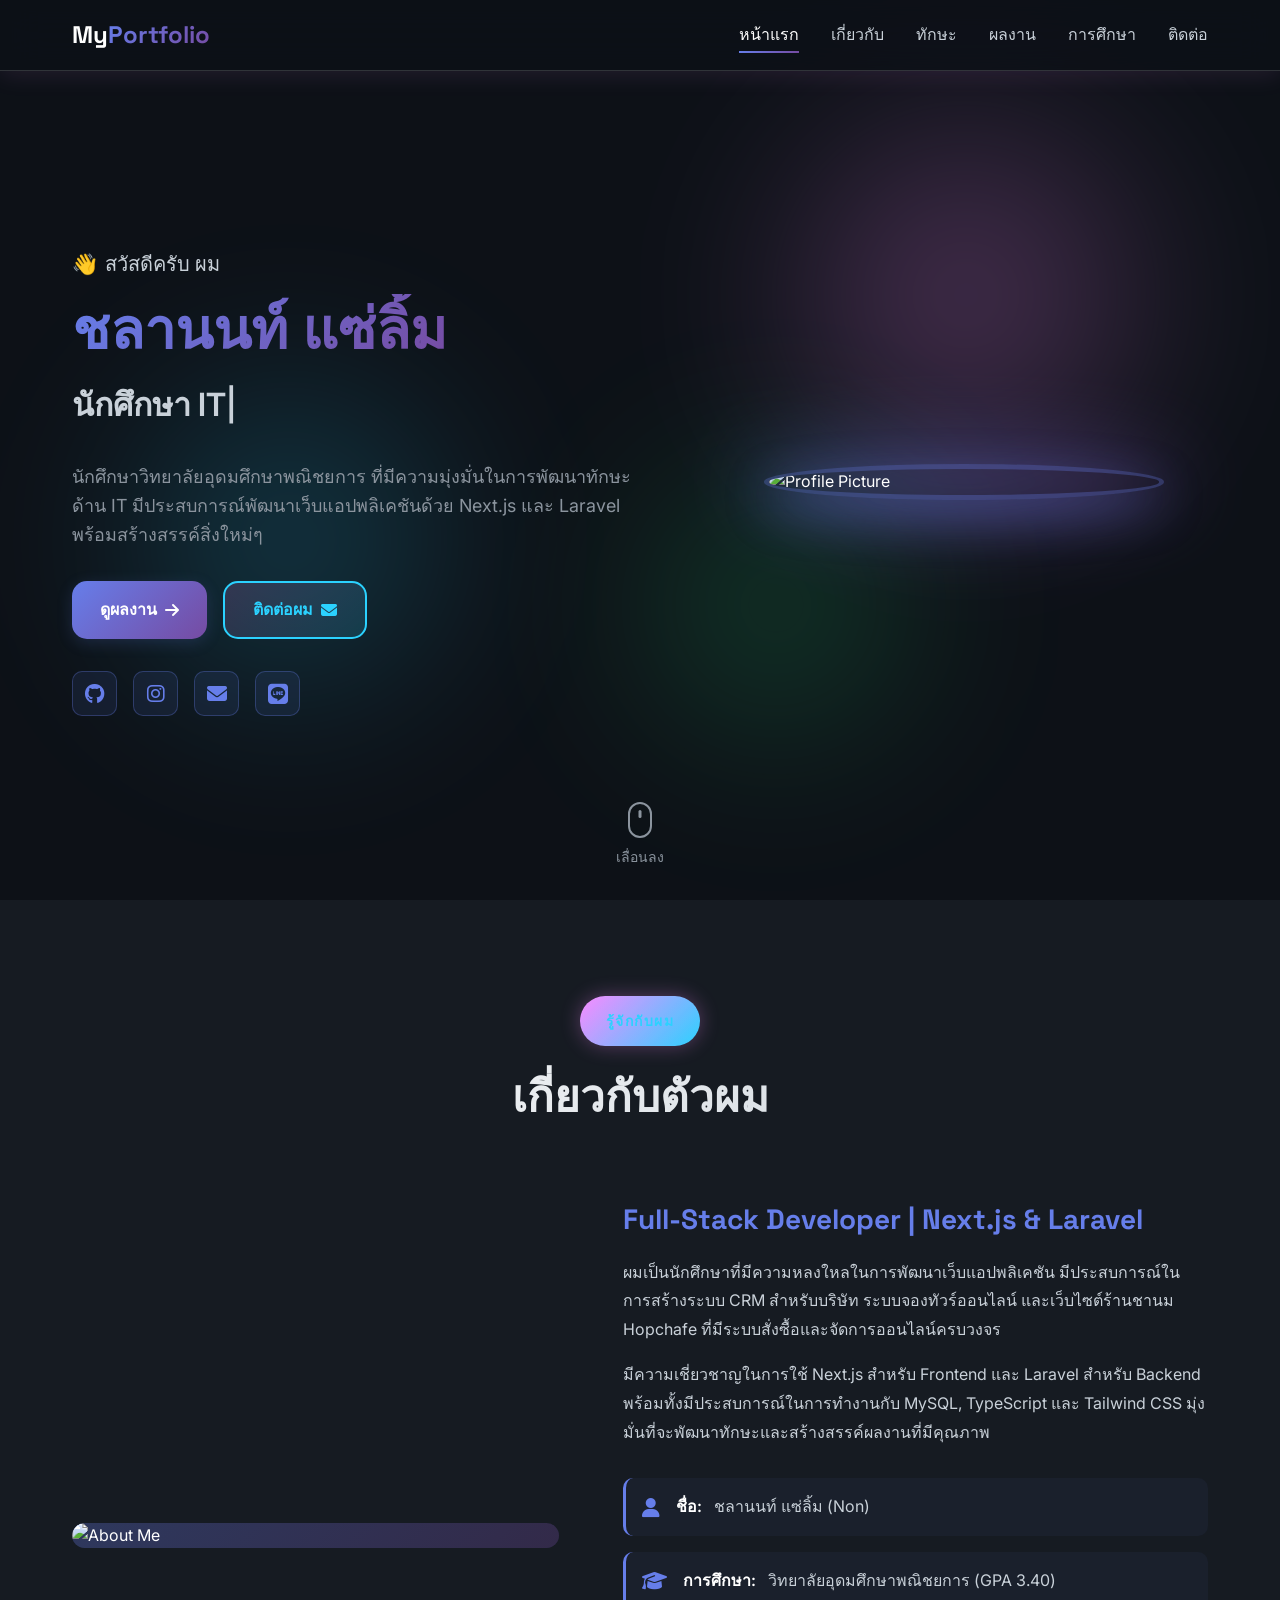
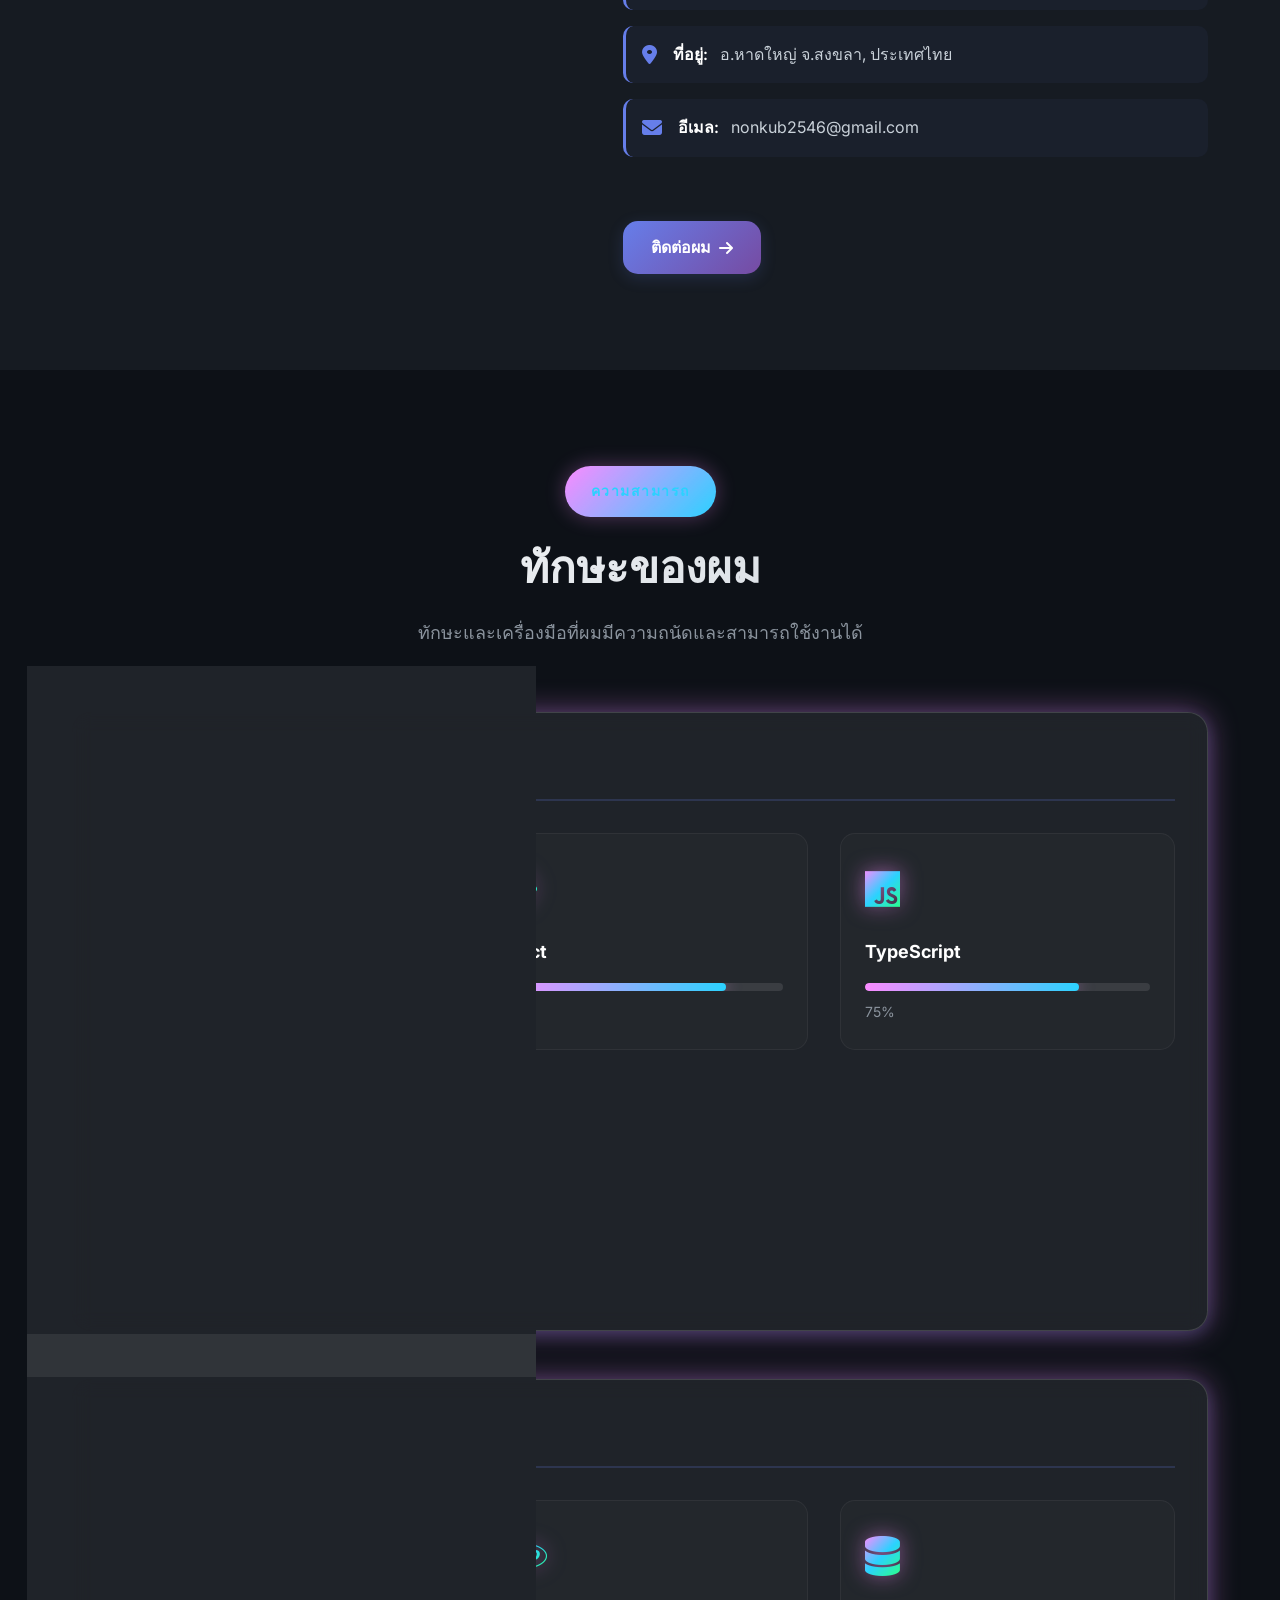
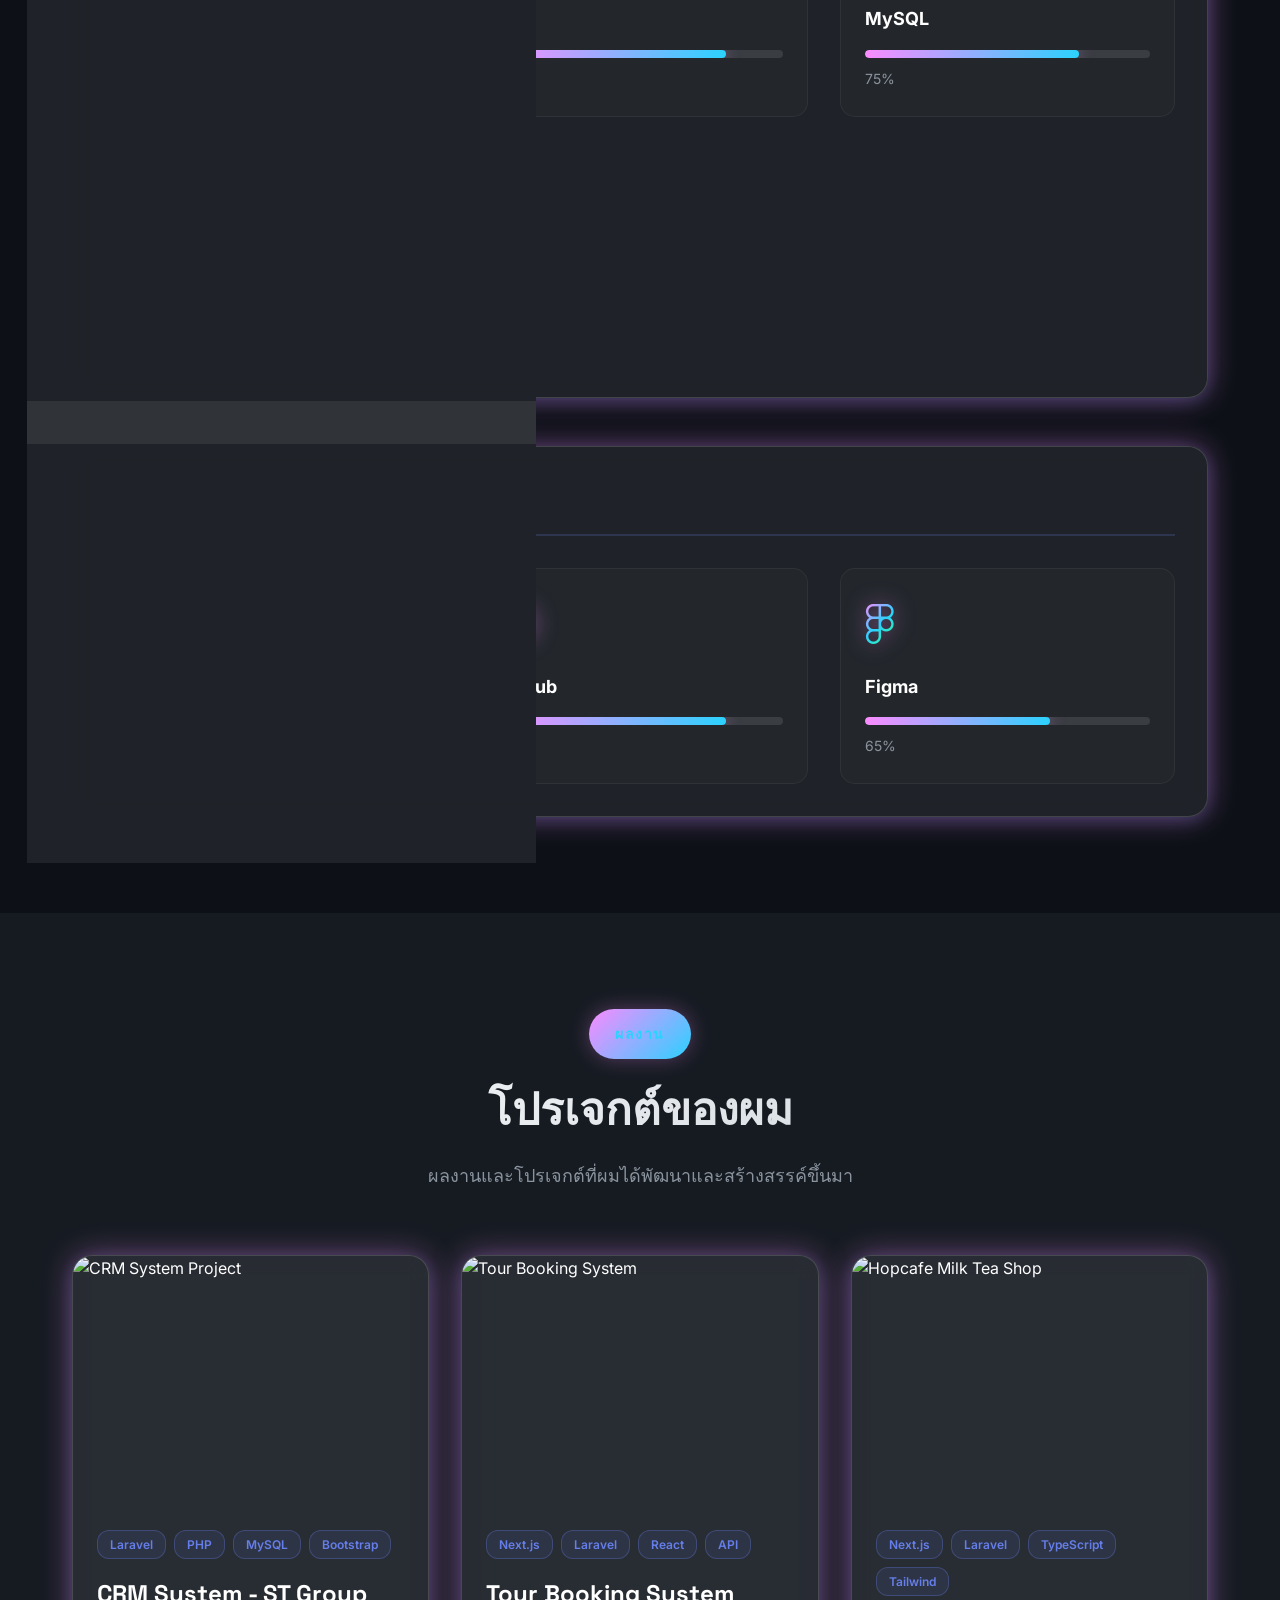
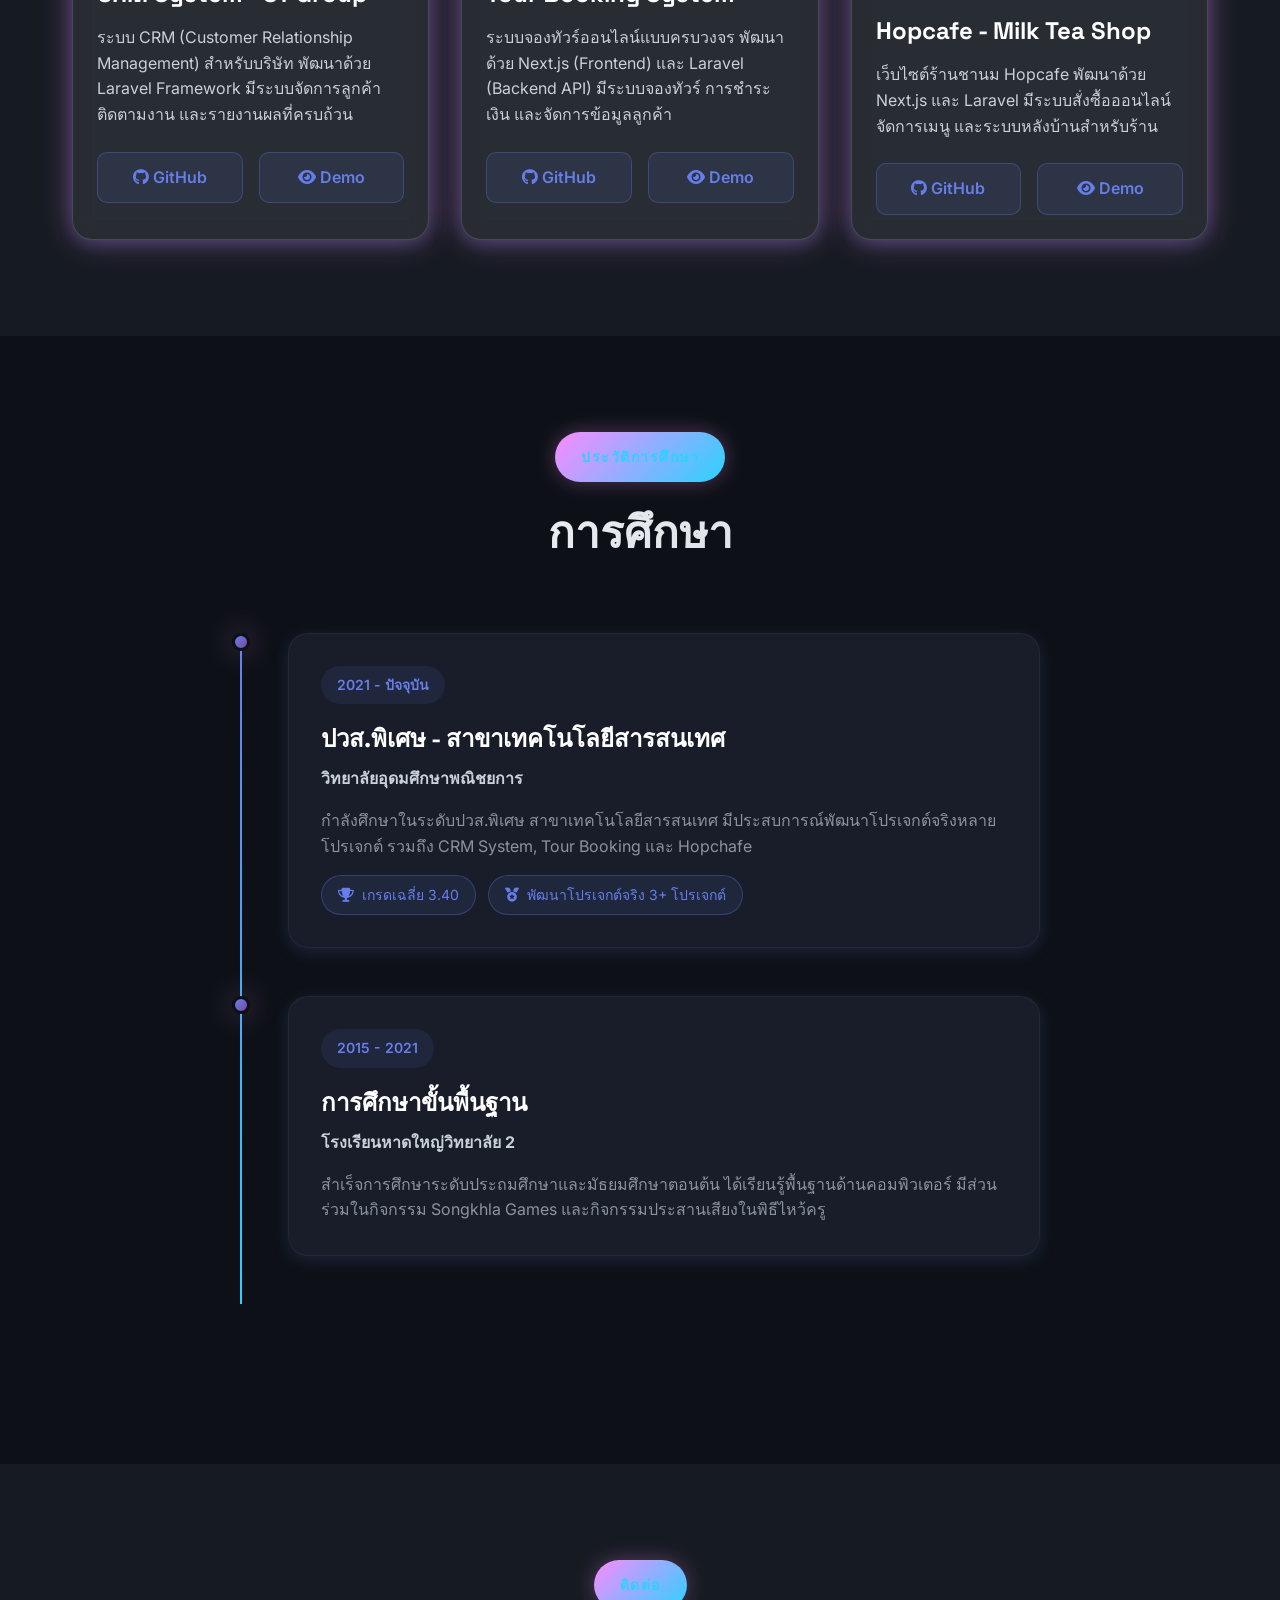
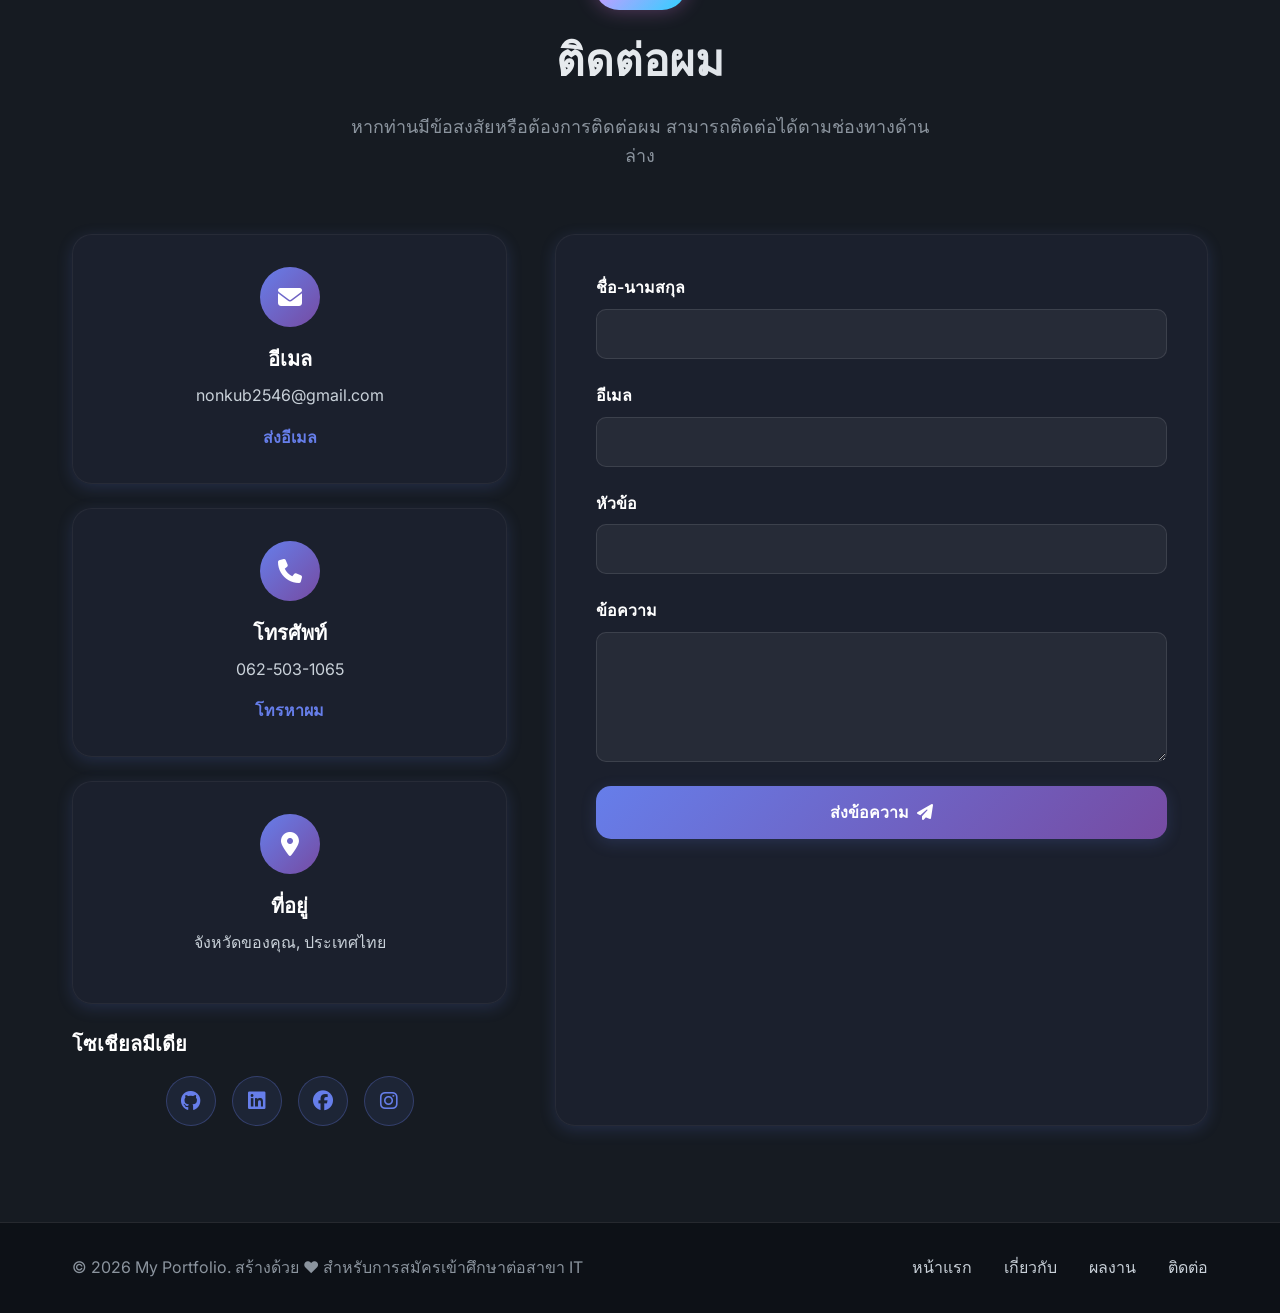
==== commit 00b9f3fa: "ทำการเปล่ยนธีม" ====
--- a/index.html
+++ b/index.html
@@ -407,7 +407,7 @@
             <div class="project-image">
               <img
                 id="project1Image"
-                src="/img/crm.png"
+                src="img/crm.png"
                 alt="CRM System Project"
               />
               <div class="project-overlay">
@@ -449,7 +449,7 @@
             <div class="project-image">
               <img
                 id="project2Image"
-                src="https://via.placeholder.com/600x400/764ba2/ffffff?text=Tour+Booking"
+                src="img/tour.png"
                 alt="Tour Booking System"
               />
               <div class="project-overlay">
@@ -490,7 +490,7 @@
             <div class="project-image">
               <img
                 id="project3Image"
-                src="https://via.placeholder.com/600x400/f093fb/ffffff?text=Hopcafe"
+                src="img/hopcafe.png"
                 alt="Hopcafe Milk Tea Shop"
               />
               <div class="project-overlay">
--- a/styles.css
+++ b/styles.css
@@ -2,27 +2,48 @@
    CSS VARIABLES & DESIGN TOKENS
    =================================== */
 :root {
-  /* Colors - Modern Gradient Palette */
+  /* Vibrant Color Palette - Modern & Eye-catching */
   --primary-gradient: linear-gradient(135deg, #667eea 0%, #764ba2 100%);
+  --vibrant-gradient: linear-gradient(135deg, #fa8bff 0%, #2bd2ff 50%, #2bff88 100%);
+  --ocean-gradient: linear-gradient(135deg, #667eea 0%, #00c6fb 100%);
+  --sunset-gradient: linear-gradient(135deg, #fa709a 0%, #fee140 100%);
+  --purple-gradient: linear-gradient(135deg, #a8edea 0%, #fed6e3 100%);
+  --cyber-gradient: linear-gradient(135deg, #f093fb 0%, #f5576c 100%);
+  
+  /* Main Colors - Brighter & More Vibrant */
   --primary-color: #667eea;
-  --primary-dark: #5568d3;
-  --secondary-color: #764ba2;
-  --accent-color: #f093fb;
-
-  /* Neutral Colors */
-  --bg-primary: #0f0f1e;
-  --bg-secondary: #1a1a2e;
-  --bg-card: #16213e;
+  --primary-light: #8695f2;
+  --secondary-color: #2bd2ff;
+  --accent-color: #fa8bff;
+  --vibrant-cyan: #2bd2ff;
+  --vibrant-pink: #fa8bff;
+  --vibrant-green: #2bff88;
+  --vibrant-orange: #fee140;
+
+  /* Glassmorphism Effects */
+  --glass-bg: rgba(255, 255, 255, 0.08);
+  --glass-border: rgba(255, 255, 255, 0.15);
+  --glass-shadow: 0 8px 32px 0 rgba(31, 38, 135, 0.37);
+
+  /* Background - Slightly Lighter */
+  --bg-primary: #0d1117;
+  --bg-secondary: #161b22;
+  --bg-card: rgba(30, 35, 50, 0.7);
+  --bg-card-hover: rgba(30, 35, 50, 0.95);
+  
+  /* Text Colors */
   --text-primary: #ffffff;
-  --text-secondary: #a8b2d1;
-  --text-muted: #8892b0;
-
-  /* Shadows */
-  --shadow-sm: 0 2px 8px rgba(0, 0, 0, 0.1);
-  --shadow-md: 0 4px 16px rgba(0, 0, 0, 0.15);
-  --shadow-lg: 0 8px 32px rgba(0, 0, 0, 0.2);
-  --shadow-xl: 0 16px 48px rgba(0, 0, 0, 0.3);
-  --glow: 0 0 20px rgba(102, 126, 234, 0.3);
+  --text-secondary: #c9d1d9;
+  --text-muted: #8b949e;
+
+  /* Vibrant Shadows with Color */
+  --shadow-sm: 0 2px 8px rgba(102, 126, 234, 0.12);
+  --shadow-md: 0 4px 16px rgba(102, 126, 234, 0.18);
+  --shadow-lg: 0 8px 32px rgba(102, 126, 234, 0.25);
+  --shadow-xl: 0 16px 48px rgba(102, 126, 234, 0.35);
+  --glow: 0 0 30px rgba(250, 139, 255, 0.4);
+  --glow-cyan: 0 0 30px rgba(43, 210, 255, 0.5);
+  --glow-pink: 0 0 30px rgba(250, 139, 255, 0.5);
 
   /* Spacing */
   --spacing-xs: 0.5rem;
@@ -32,20 +53,19 @@
   --spacing-xl: 6rem;
 
   /* Typography */
-  --font-primary: "Inter", -apple-system, BlinkMacSystemFont, "Segoe UI",
-    sans-serif;
+  --font-primary: "Inter", -apple-system, BlinkMacSystemFont, "Segoe UI", sans-serif;
   --font-heading: "Space Grotesk", var(--font-primary);
 
-  /* Borders */
-  --border-radius-sm: 8px;
-  --border-radius-md: 12px;
-  --border-radius-lg: 16px;
-  --border-radius-xl: 24px;
+  /* Border Radius */
+  --border-radius-sm: 10px;
+  --border-radius-md: 15px;
+  --border-radius-lg: 20px;
+  --border-radius-xl: 30px;
 
   /* Transitions */
-  --transition-fast: 0.2s ease;
-  --transition-base: 0.3s ease;
-  --transition-slow: 0.5s ease;
+  --transition-fast: 0.2s cubic-bezier(0.4, 0, 0.2, 1);
+  --transition-base: 0.3s cubic-bezier(0.4, 0, 0.2, 1);
+  --transition-slow: 0.5s cubic-bezier(0.4, 0, 0.2, 1);
 }
 
 /* ===================================
@@ -113,8 +133,8 @@
 }
 
 .btn-primary:hover {
-  transform: translateY(-2px);
-  box-shadow: var(--shadow-lg), var(--glow);
+  transform: translateY(-3px) scale(1.02);
+  box-shadow: var(--shadow-xl), 0 0 40px rgba(250, 139, 255, 0.6);
 }
 
 .btn-primary::before {
@@ -138,14 +158,36 @@
 }
 
 .btn-secondary {
-  background: rgba(102, 126, 234, 0.1);
-  color: var(--primary-color);
-  border: 2px solid var(--primary-color);
+  background: linear-gradient(135deg, rgba(250, 139, 255, 0.15), rgba(43, 210, 255, 0.15));
+  color: var(--vibrant-cyan);
+  border: 2px solid var(--vibrant-cyan);
+  position: relative;
+  overflow: hidden;
+}
+
+.btn-secondary::before {
+  content: "";
+  position: absolute;
+  inset: 0;
+  background: linear-gradient(135deg, var(--vibrant-pink), var(--vibrant-cyan));
+  opacity: 0;
+  transition: opacity var(--transition-base);
 }
 
 .btn-secondary:hover {
-  background: rgba(102, 126, 234, 0.2);
-  transform: translateY(-2px);
+  color: white;
+  transform: translateY(-3px) scale(1.02);
+  box-shadow: 0 10px 30px rgba(43, 210, 255, 0.4);
+  border-color: transparent;
+}
+
+.btn-secondary:hover::before {
+  opacity: 1;
+}
+
+.btn-secondary span {
+  position: relative;
+  z-index: 1;
 }
 
 .btn-full {
@@ -165,9 +207,10 @@
   top: 0;
   left: 0;
   width: 100%;
-  background: rgba(15, 15, 30, 0.95);
-  backdrop-filter: blur(10px);
-  border-bottom: 1px solid rgba(255, 255, 255, 0.1);
+  background: rgba(13, 17, 23, 0.85);
+  backdrop-filter: blur(20px) saturate(180%);
+  border-bottom: 1px solid var(--glass-border);
+  box-shadow: 0 4px 24px rgba(250, 139, 255, 0.1);
   z-index: 1000;
   transition: all var(--transition-base);
 }
@@ -276,29 +319,29 @@
 }
 
 .orb-1 {
+  width: 500px;
+  height: 500px;
+  top: 5%;
+  right: 5%;
+  background: radial-gradient(circle, rgba(250, 139, 255, 0.6) 0%, transparent 70%);
+  animation-delay: 0s;
+}
+
+.orb-2 {
+  width: 450px;
+  height: 450px;
+  bottom: 15%;
+  left: 5%;
+  background: radial-gradient(circle, rgba(43, 210, 255, 0.5) 0%, transparent 70%);
+  animation-delay: 2s;
+}
+
+.orb-3 {
   width: 400px;
   height: 400px;
-  top: 10%;
-  right: 10%;
-  background: radial-gradient(circle, #667eea 0%, transparent 70%);
-  animation-delay: 0s;
-}
-
-.orb-2 {
-  width: 350px;
-  height: 350px;
-  bottom: 20%;
-  left: 10%;
-  background: radial-gradient(circle, #764ba2 0%, transparent 70%);
-  animation-delay: 2s;
-}
-
-.orb-3 {
-  width: 300px;
-  height: 300px;
-  top: 50%;
-  left: 50%;
-  background: radial-gradient(circle, #f093fb 0%, transparent 70%);
+  top: 45%;
+  left: 45%;
+  background: radial-gradient(circle, rgba(43, 255, 136, 0.4) 0%, transparent 70%);
   animation-delay: 4s;
 }
 
@@ -430,10 +473,11 @@
 }
 
 .social-link:hover {
-  background: var(--primary-gradient);
+  background: linear-gradient(135deg, var(--vibrant-pink), var(--vibrant-cyan));
   color: white;
-  transform: translateY(-3px);
-  box-shadow: var(--glow);
+  transform: translateY(-5px) rotate(5deg);
+  box-shadow: 0 10px 30px rgba(250, 139, 255, 0.5);
+  border-color: transparent;
 }
 
 .hero-image {
@@ -546,16 +590,28 @@
 
 .section-tag {
   display: inline-block;
-  padding: 0.5rem 1rem;
-  background: rgba(102, 126, 234, 0.1);
-  border: 1px solid rgba(102, 126, 234, 0.3);
-  border-radius: 20px;
-  color: var(--primary-color);
+  padding: 0.75rem 1.5rem;
+  background: linear-gradient(135deg, rgba(250, 139, 255, 0.15), rgba(43, 210, 255, 0.15));
+  border: 2px solid transparent;
+  background-clip: padding-box;
+  border-radius: 30px;
+  color: var(--vibrant-cyan);
   font-size: 0.875rem;
-  font-weight: 600;
+  font-weight: 700;
   text-transform: uppercase;
-  letter-spacing: 1px;
+  letter-spacing: 1.5px;
   margin-bottom: 1rem;
+  box-shadow: 0 0 20px rgba(250, 139, 255, 0.3);
+  position: relative;
+}
+
+.section-tag::before {
+  content: "";
+  position: absolute;
+  inset: -2px;
+  background: linear-gradient(135deg, var(--vibrant-pink), var(--vibrant-cyan));
+  border-radius: 30px;
+  z-index: -1;
 }
 
 .section-title {
@@ -682,11 +738,19 @@
 }
 
 .skill-category {
-  background: var(--bg-card);
+  background: var(--glass-bg);
+  backdrop-filter: blur(10px);
   padding: 2rem;
   border-radius: var(--border-radius-lg);
-  box-shadow: var(--shadow-md);
-  border: 1px solid rgba(255, 255, 255, 0.05);
+  box-shadow: var(--shadow-md), var(--glow);
+  border: 1px solid var(--glass-border);
+  transition: all var(--transition-base);
+}
+
+.skill-category:hover {
+  transform: translateY(-5px);
+  box-shadow: var(--shadow-xl), var(--glow-pink);
+  border-color: rgba(250, 139, 255, 0.3);
 }
 
 .category-header {
@@ -737,10 +801,11 @@
 }
 
 .skill-icon i {
-  background: var(--primary-gradient);
+  background: linear-gradient(135deg, var(--vibrant-pink), var(--vibrant-cyan), var(--vibrant-green));
   -webkit-background-clip: text;
   -webkit-text-fill-color: transparent;
   background-clip: text;
+  filter: drop-shadow(0 0 10px rgba(250, 139, 255, 0.5));
 }
 
 .skill-card h4 {
@@ -760,10 +825,22 @@
 
 .skill-progress {
   height: 100%;
-  background: var(--primary-gradient);
+  background: linear-gradient(90deg, var(--vibrant-pink), var(--vibrant-cyan), var(--vibrant-green));
+  background-size: 200% 100%;
+  animation: shimmer 3s linear infinite;
   border-radius: 4px;
-  transition: width 1s ease;
+  transition: width 1s cubic-bezier(0.4, 0, 0.2, 1);
   width: 0;
+  box-shadow: 0 0 15px rgba(250, 139, 255, 0.5);
+}
+
+@keyframes shimmer {
+  0% {
+    background-position: 200% center;
+  }
+  100% {
+    background-position: -200% center;
+  }
 }
 
 .skill-percentage {
@@ -785,17 +862,19 @@
 }
 
 .project-card {
-  background: var(--bg-card);
+  background: var(--glass-bg);
+  backdrop-filter: blur(10px);
   border-radius: var(--border-radius-lg);
   overflow: hidden;
-  box-shadow: var(--shadow-md);
-  border: 1px solid rgba(255, 255, 255, 0.05);
+  box-shadow: var(--shadow-md), var(--glow);
+  border: 1px solid var(--glass-border);
   transition: all var(--transition-base);
 }
 
 .project-card:hover {
-  transform: translateY(-10px);
-  box-shadow: var(--shadow-xl);
+  transform: translateY(-10px) scale(1.02);
+  box-shadow: var(--shadow-xl), var(--glow-cyan);
+  border-color: rgba(43, 210, 255, 0.4);
 }
 
 .project-image {
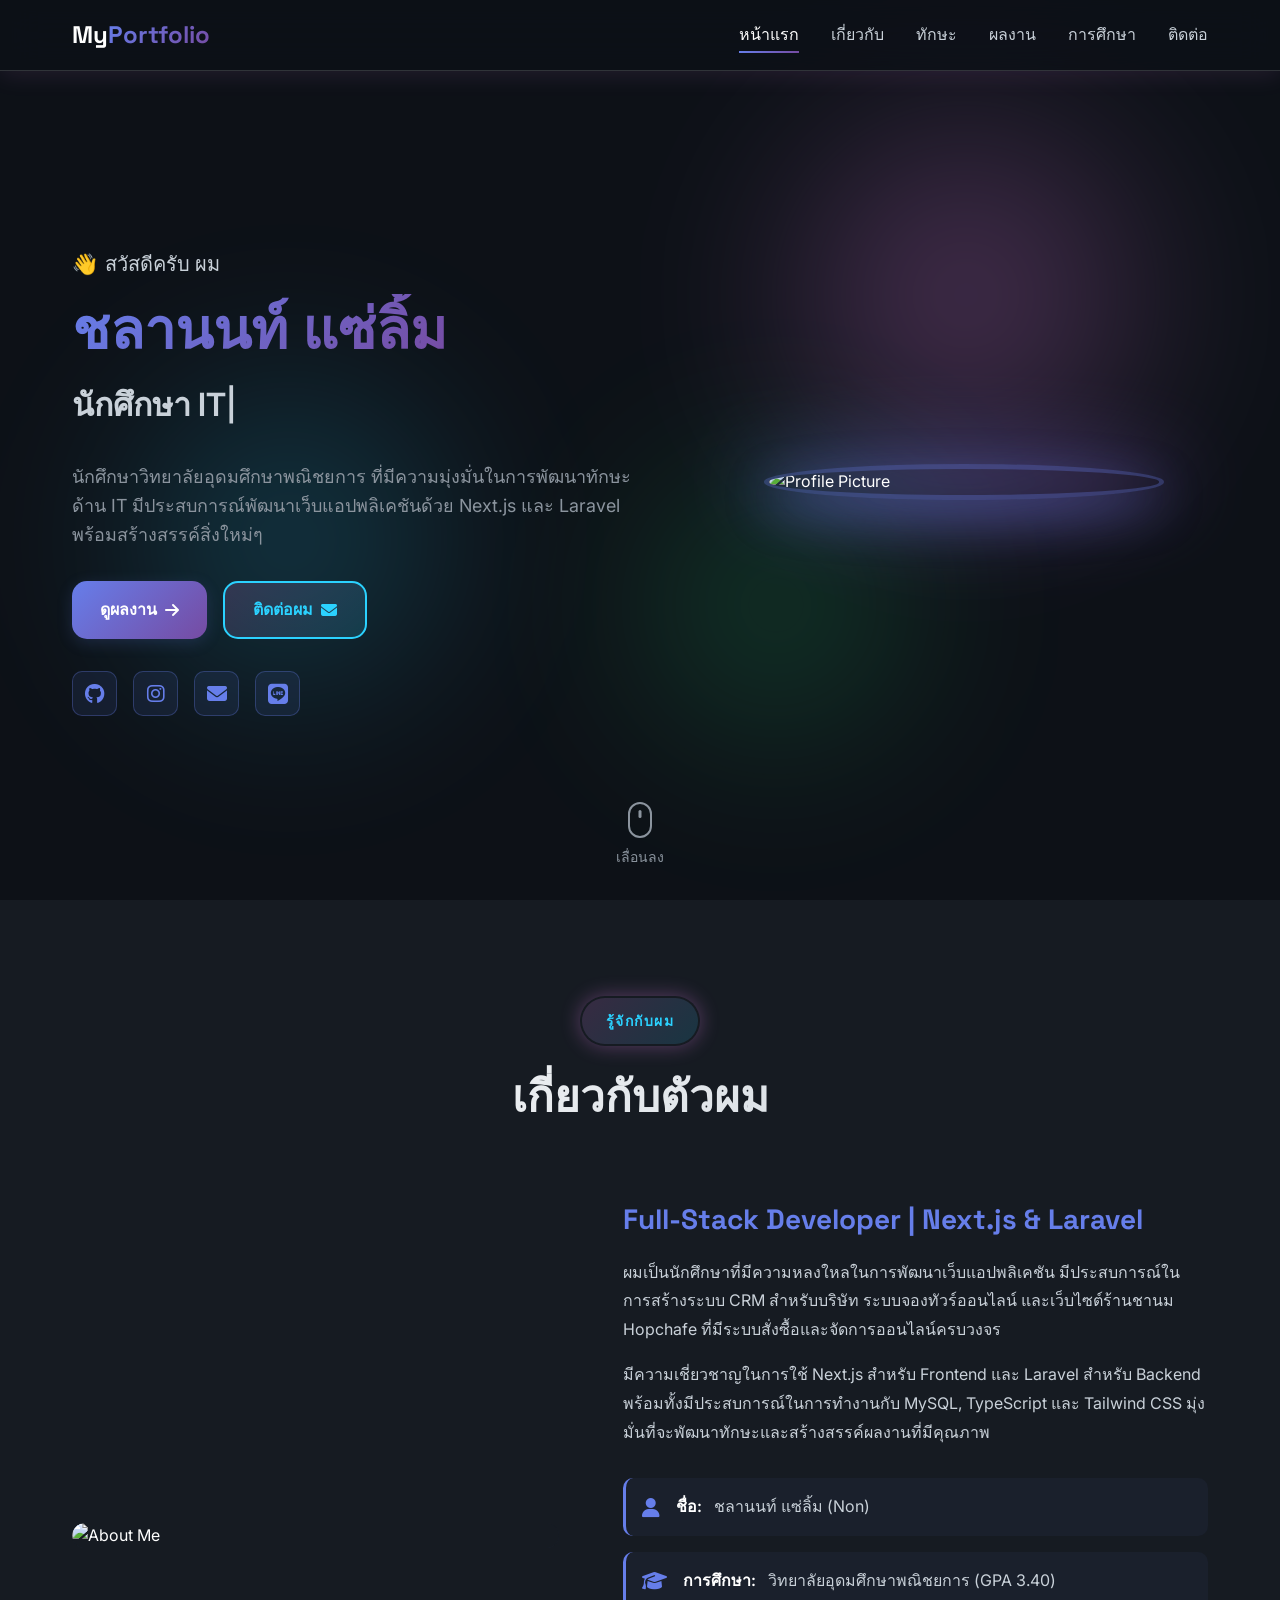
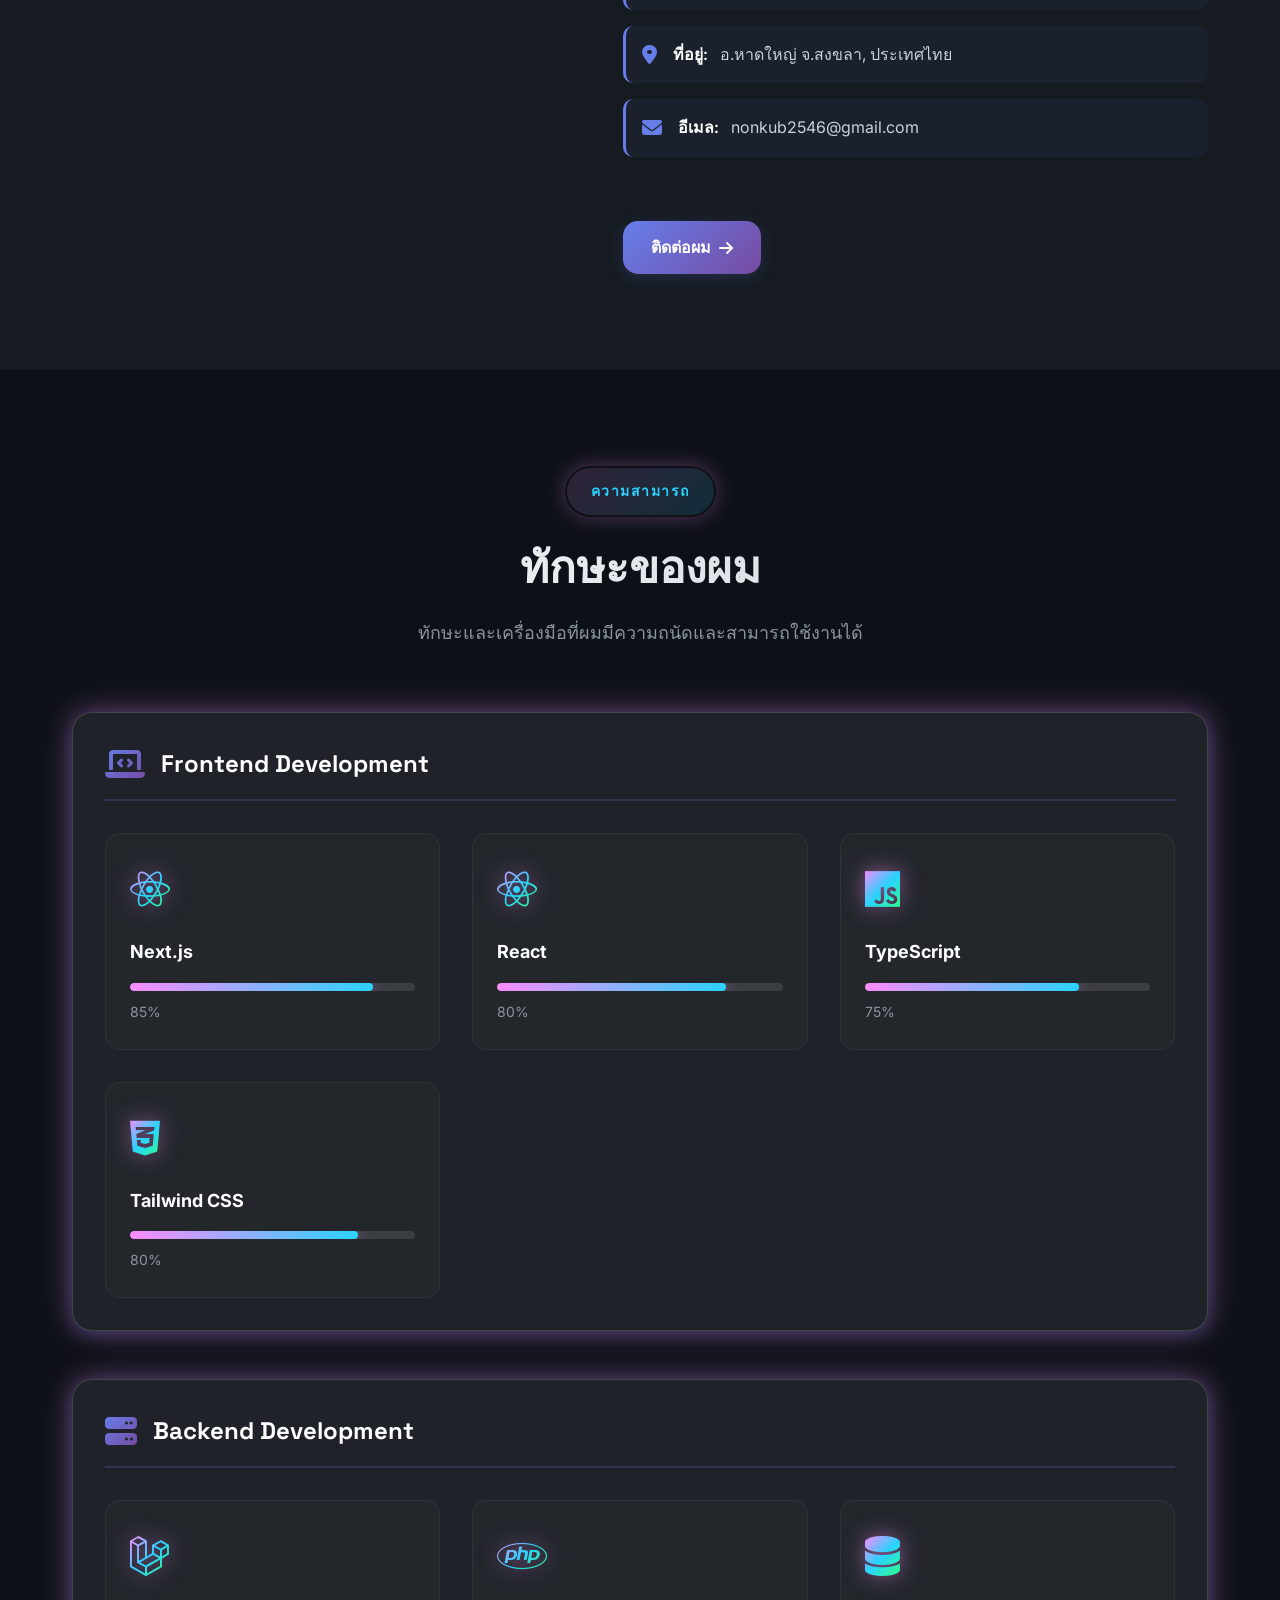
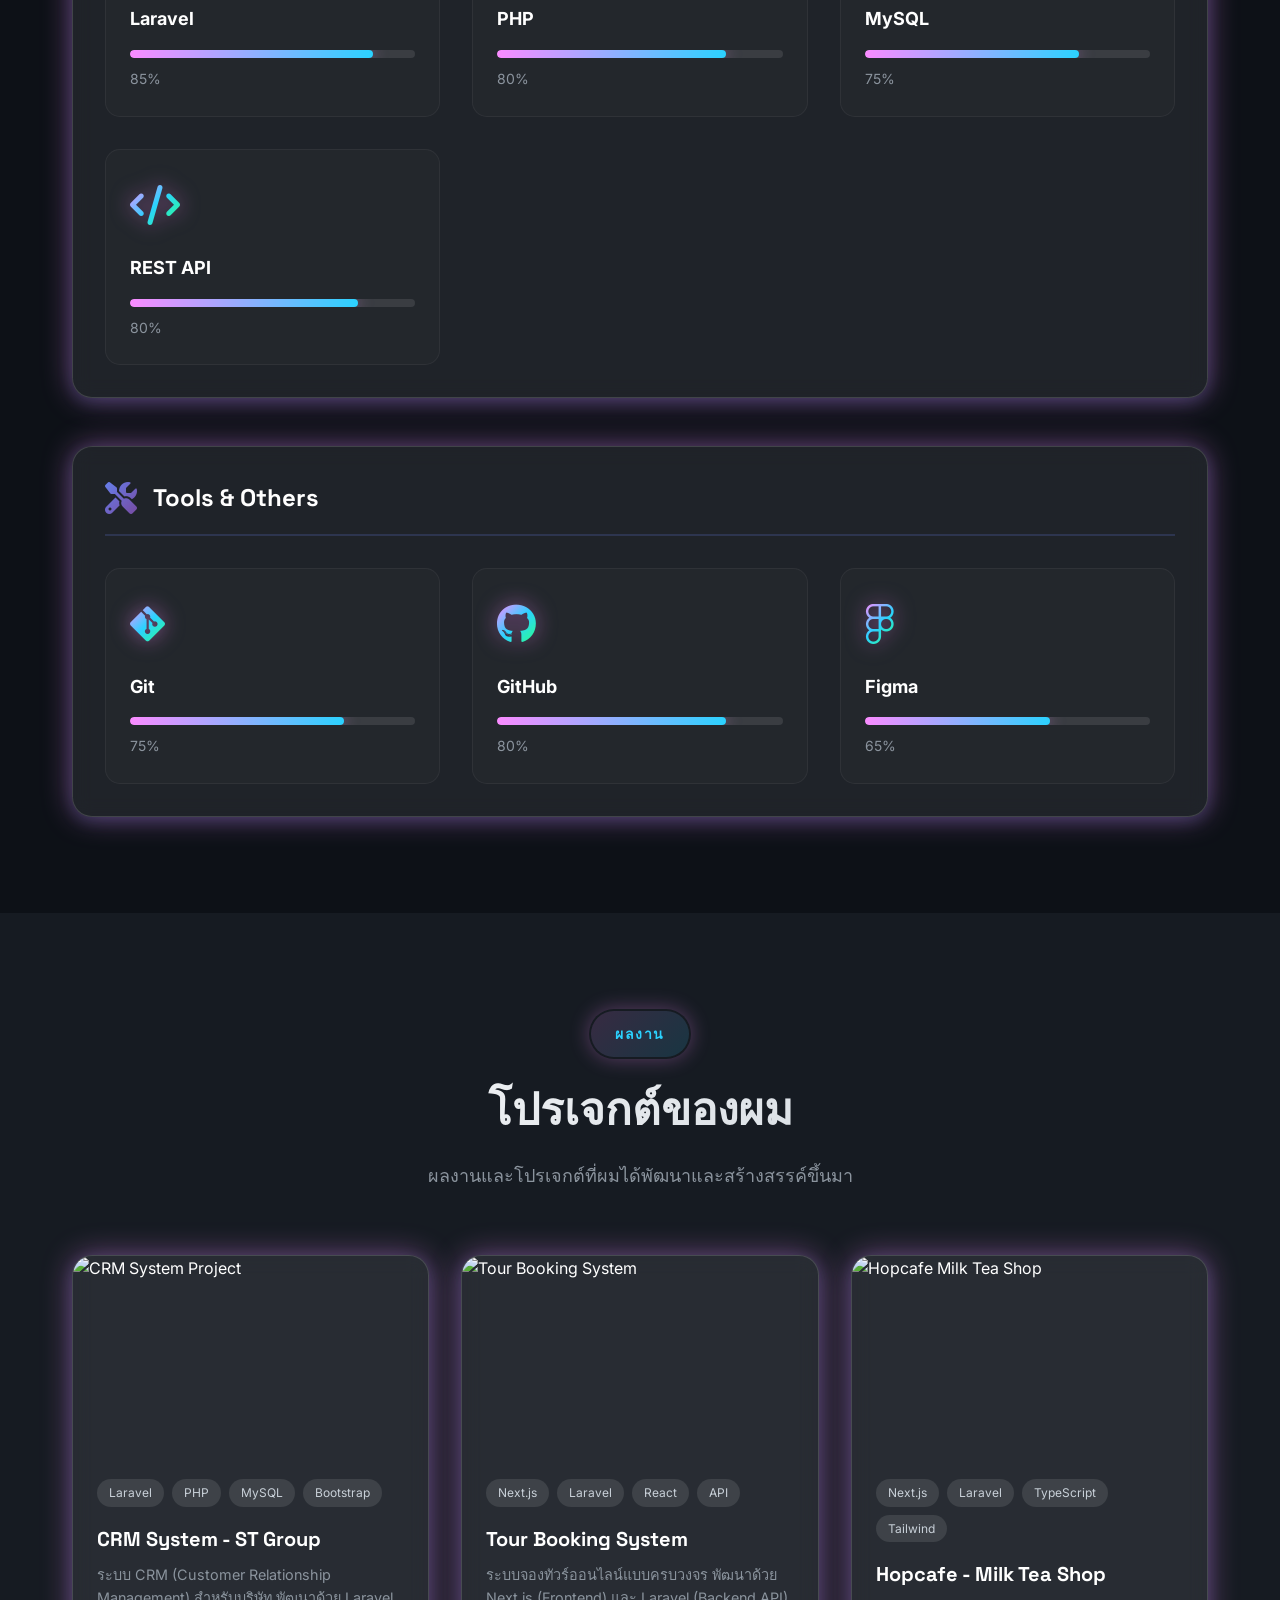
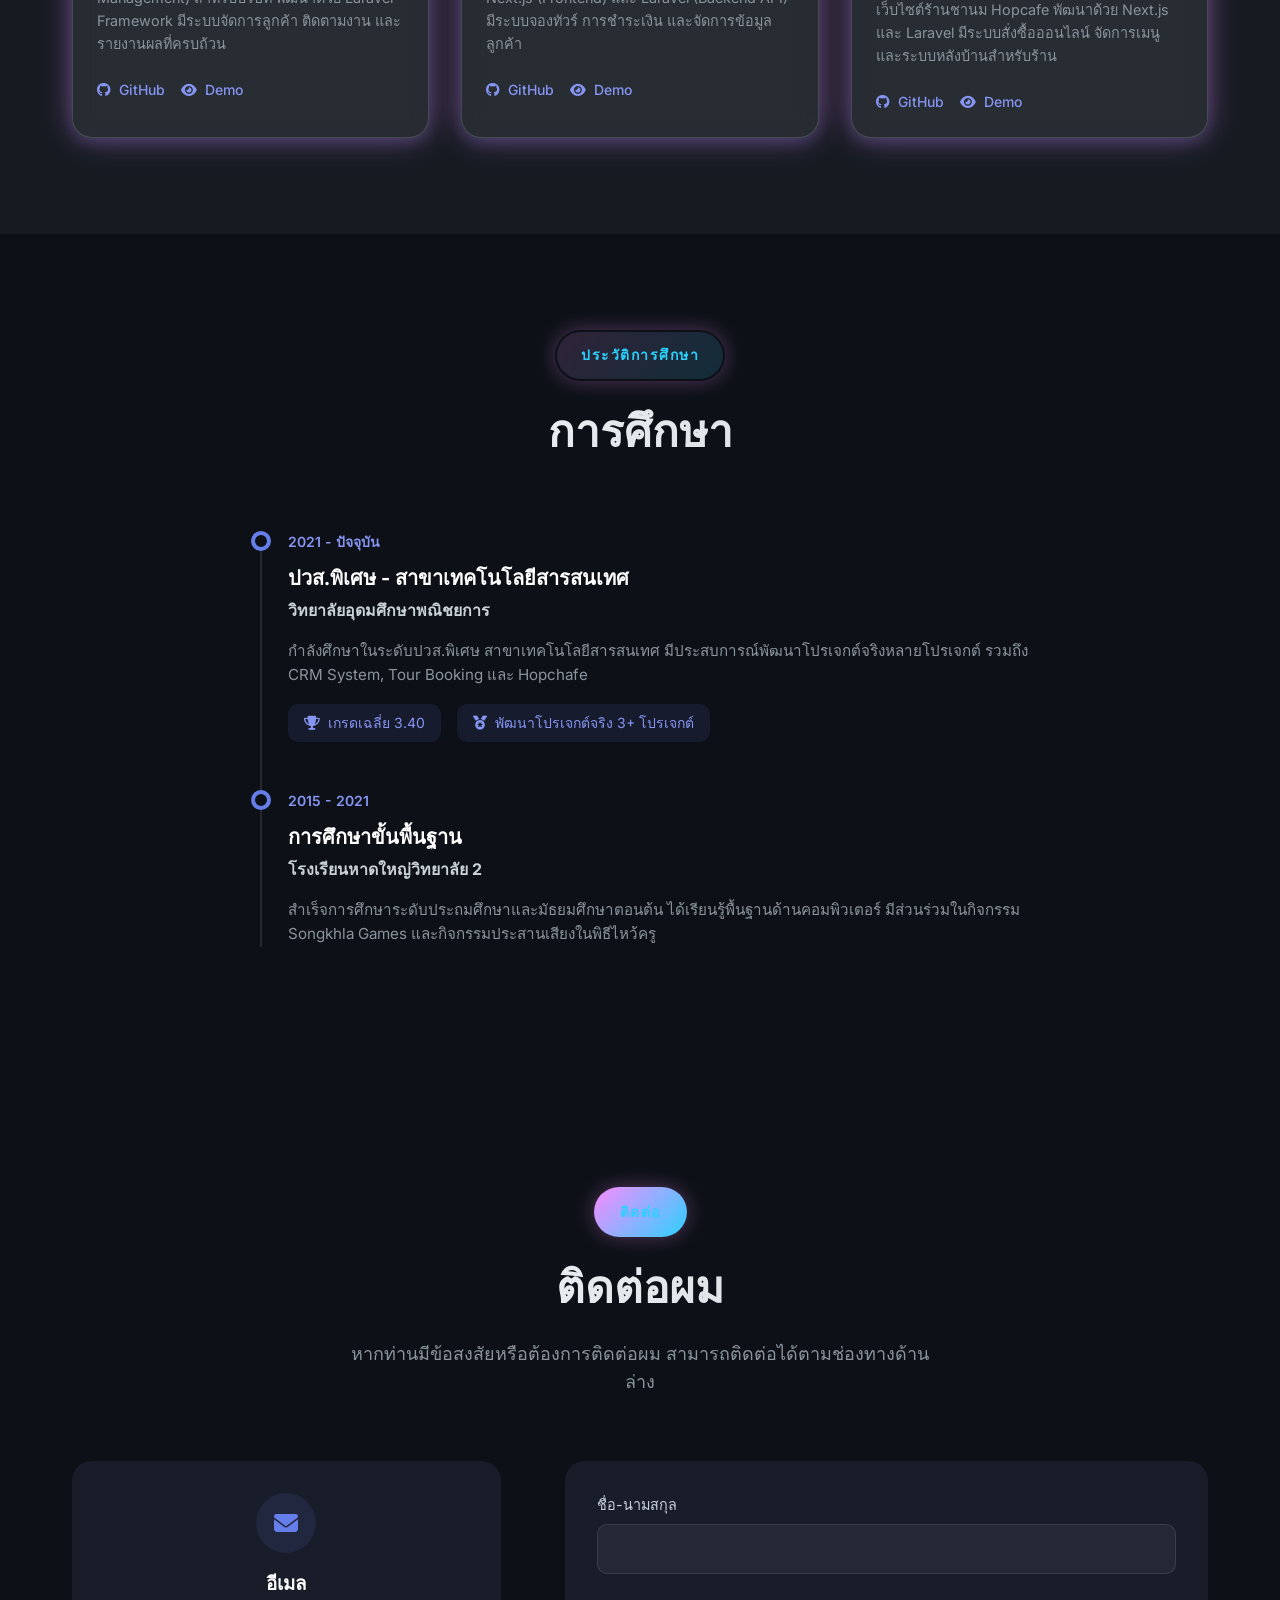
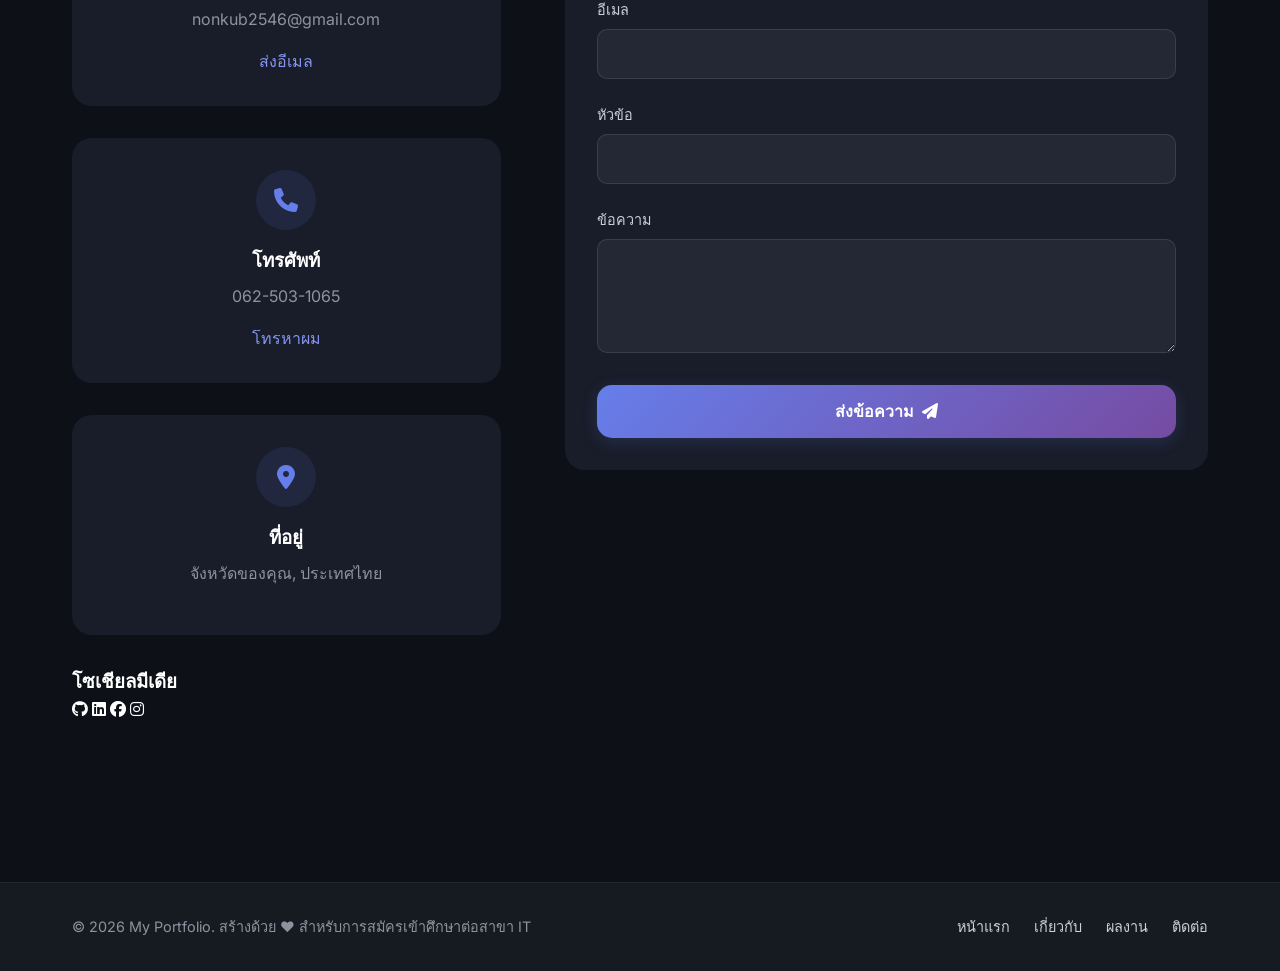
==== commit c6534c36: "Fix image not showing by renaming file" ====
--- a/index.html
+++ b/index.html
@@ -490,7 +490,7 @@
             <div class="project-image">
               <img
                 id="project3Image"
-                src="img/hopcafe.png"
+                src="img/hopcafe_v2.png"
                 alt="Hopcafe Milk Tea Shop"
               />
               <div class="project-overlay">
--- a/styles.css
+++ b/styles.css
@@ -880,7 +880,7 @@
 .project-image {
   position: relative;
   overflow: hidden;
-  height: 250px;
+  aspect-ratio: 16/9;
 }
 
 .project-image img {
@@ -910,20 +910,20 @@
 }
 
 .project-link {
-  width: 60px;
-  height: 60px;
+  width: 50px;
+  height: 50px;
   background: white;
-  color: var(--primary-color);
   border-radius: 50%;
   display: flex;
   align-items: center;
   justify-content: center;
   font-size: 1.5rem;
-  transition: all var(--transition-base);
+  color: var(--primary-color);
+  transition: transform var(--transition-base);
 }
 
 .project-link:hover {
-  transform: scale(1.1) rotate(10deg);
+  transform: scale(1.1);
 }
 
 .project-content {
@@ -932,29 +932,29 @@
 
 .project-tags {
   display: flex;
+  flex-wrap: wrap;
   gap: 0.5rem;
-  flex-wrap: wrap;
   margin-bottom: 1rem;
 }
 
 .tag {
+  font-size: 0.75rem;
   padding: 0.25rem 0.75rem;
-  background: rgba(102, 126, 234, 0.1);
-  border: 1px solid rgba(102, 126, 234, 0.3);
-  border-radius: 12px;
-  font-size: 0.75rem;
-  color: var(--primary-color);
-  font-weight: 600;
+  background: rgba(255, 255, 255, 0.1);
+  border-radius: 20px;
+  color: var(--text-secondary);
 }
 
 .project-title {
   font-family: var(--font-heading);
-  font-size: 1.5rem;
-  margin-bottom: 0.75rem;
+  font-size: 1.25rem;
+  margin-bottom: 0.5rem;
+  color: var(--text-primary);
 }
 
 .project-description {
-  color: var(--text-secondary);
+  color: var(--text-muted);
+  font-size: 0.9rem;
   margin-bottom: 1.5rem;
   line-height: 1.6;
 }
@@ -965,25 +965,21 @@
 }
 
 .project-btn {
-  flex: 1;
-  padding: 0.75rem;
-  text-align: center;
-  background: rgba(102, 126, 234, 0.1);
-  border: 1px solid rgba(102, 126, 234, 0.3);
-  border-radius: var(--border-radius-sm);
-  color: var(--primary-color);
-  font-weight: 600;
-  transition: all var(--transition-base);
+  font-size: 0.875rem;
+  color: var(--primary-light);
+  font-weight: 500;
+  display: flex;
+  align-items: center;
+  gap: 0.5rem;
 }
 
 .project-btn:hover {
-  background: var(--primary-gradient);
-  color: white;
-  transform: translateY(-2px);
+  color: var(--accent-color);
+  text-decoration: underline;
 }
 
 /* ===================================
-   EDUCATION SECTION
+   EDUCATION & CONTACT
    =================================== */
 .education-section {
   background: var(--bg-primary);
@@ -991,291 +987,157 @@
 
 .timeline {
   max-width: 800px;
-  margin: 0 auto 4rem;
+  margin: 0 auto;
   position: relative;
 }
 
 .timeline::before {
   content: "";
   position: absolute;
-  left: 0;
   top: 0;
-  bottom: 0;
+  left: 20px;
+  height: 100%;
   width: 2px;
-  background: linear-gradient(
-    180deg,
-    var(--primary-color),
-    var(--secondary-color)
-  );
+  background: rgba(255, 255, 255, 0.1);
 }
 
 .timeline-item {
   position: relative;
   padding-left: 3rem;
-  padding-bottom: 3rem;
+  margin-bottom: 3rem;
 }
 
 .timeline-marker {
   position: absolute;
-  left: -8px;
   top: 0;
-  width: 18px;
-  height: 18px;
-  background: var(--primary-gradient);
+  left: 11px;
+  width: 20px;
+  height: 20px;
+  background: var(--bg-primary);
+  border: 4px solid var(--primary-color);
   border-radius: 50%;
-  border: 3px solid var(--bg-primary);
-  box-shadow: var(--glow);
-}
-
-.timeline-content {
+  z-index: 1;
+}
+
+.timeline-date {
+  font-size: 0.875rem;
+  color: var(--primary-light);
+  margin-bottom: 0.5rem;
+  font-weight: 600;
+}
+
+.timeline-title {
+  font-size: 1.25rem;
+  color: var(--text-primary);
+  margin-bottom: 0.25rem;
+}
+
+.timeline-subtitle {
+  font-size: 1rem;
+  color: var(--text-secondary);
+  margin-bottom: 1rem;
+}
+
+.timeline-description {
+  color: var(--text-muted);
+  font-size: 0.95rem;
+  margin-bottom: 1rem;
+}
+
+.timeline-achievements {
+  display: flex;
+  flex-wrap: wrap;
+  gap: 1rem;
+}
+
+.achievement-badge {
+  display: inline-flex;
+  align-items: center;
+  gap: 0.5rem;
+  padding: 0.5rem 1rem;
+  background: rgba(102, 126, 234, 0.1);
+  border-radius: var(--border-radius-sm);
+  color: var(--primary-light);
+  font-size: 0.875rem;
+}
+
+.contact-container {
+  display: grid;
+  grid-template-columns: 1fr 1.5fr;
+  gap: 4rem;
+}
+
+.contact-card {
+  display: flex;
+  flex-direction: column;
+  items-align: center;
+  text-align: center;
+  padding: 2rem;
+  background: var(--bg-card);
+  border-radius: var(--border-radius-lg);
+  margin-bottom: 2rem;
+  transition: transform var(--transition-base);
+}
+
+.contact-card:hover {
+  transform: translateY(-5px);
+}
+
+.contact-icon {
+  width: 60px;
+  height: 60px;
+  background: rgba(102, 126, 234, 0.1);
+  border-radius: 50%;
+  display: flex;
+  align-items: center;
+  justify-content: center;
+  font-size: 1.5rem;
+  color: var(--primary-color);
+  margin: 0 auto 1rem;
+}
+
+.contact-card h3 {
+  color: var(--text-primary);
+  margin-bottom: 0.5rem;
+}
+
+.contact-card p {
+  color: var(--text-muted);
+  margin-bottom: 1rem;
+}
+
+.contact-link {
+  color: var(--primary-light);
+  font-weight: 500;
+}
+
+.contact-form {
   background: var(--bg-card);
   padding: 2rem;
   border-radius: var(--border-radius-lg);
-  box-shadow: var(--shadow-md);
-  border: 1px solid rgba(255, 255, 255, 0.05);
-}
-
-.timeline-date {
-  display: inline-block;
-  padding: 0.5rem 1rem;
-  background: rgba(102, 126, 234, 0.1);
-  border-radius: 20px;
-  color: var(--primary-color);
-  font-size: 0.875rem;
-  font-weight: 600;
-  margin-bottom: 1rem;
-}
-
-.timeline-title {
-  font-family: var(--font-heading);
-  font-size: 1.5rem;
+}
+
+.form-group {
+  margin-bottom: 1.5rem;
+}
+
+.form-group label {
+  display: block;
   margin-bottom: 0.5rem;
-}
-
-.timeline-subtitle {
   color: var(--text-secondary);
-  margin-bottom: 1rem;
-}
-
-.timeline-description {
-  color: var(--text-muted);
-  line-height: 1.6;
-}
-
-.timeline-achievements {
-  display: flex;
-  gap: 0.75rem;
-  flex-wrap: wrap;
-  margin-top: 1rem;
-}
-
-.achievement-badge {
-  display: inline-flex;
-  align-items: center;
-  gap: 0.5rem;
-  padding: 0.5rem 1rem;
-  background: rgba(102, 126, 234, 0.1);
-  border: 1px solid rgba(102, 126, 234, 0.3);
-  border-radius: 20px;
-  color: var(--primary-color);
-  font-size: 0.875rem;
-}
-
-.certificates-title {
-  display: flex;
-  align-items: center;
-  gap: 0.75rem;
-  font-family: var(--font-heading);
-  font-size: 1.75rem;
-  margin-bottom: 2rem;
-  justify-content: center;
-}
-
-.certificates-title i {
-  background: var(--primary-gradient);
-  -webkit-background-clip: text;
-  -webkit-text-fill-color: transparent;
-  background-clip: text;
-}
-
-.certificates-grid {
-  display: grid;
-  grid-template-columns: repeat(auto-fit, minmax(250px, 1fr));
-  gap: 2rem;
-  max-width: 900px;
-  margin: 0 auto;
-}
-
-.certificate-card {
-  background: var(--bg-card);
-  padding: 2rem;
-  border-radius: var(--border-radius-lg);
-  box-shadow: var(--shadow-md);
-  border: 1px solid rgba(255, 255, 255, 0.05);
-  text-align: center;
-  transition: all var(--transition-base);
-}
-
-.certificate-card:hover {
-  transform: translateY(-5px);
-  box-shadow: var(--shadow-lg);
-}
-
-.certificate-card i {
-  font-size: 3rem;
-  background: var(--primary-gradient);
-  -webkit-background-clip: text;
-  -webkit-text-fill-color: transparent;
-  background-clip: text;
-  margin-bottom: 1rem;
-}
-
-.certificate-card h4 {
-  font-size: 1.125rem;
-  margin-bottom: 0.5rem;
-}
-
-.certificate-card p {
-  color: var(--text-muted);
-  font-size: 0.875rem;
-}
-
-/* ===================================
-   CONTACT SECTION
-   =================================== */
-.contact-section {
-  background: var(--bg-secondary);
-}
-
-.contact-container {
-  display: grid;
-  grid-template-columns: 1fr 1.5fr;
-  gap: 3rem;
-}
-
-.contact-info {
-  display: flex;
-  flex-direction: column;
-  gap: 1.5rem;
-}
-
-.contact-card {
-  background: var(--bg-card);
-  padding: 2rem;
-  border-radius: var(--border-radius-lg);
-  box-shadow: var(--shadow-md);
-  border: 1px solid rgba(255, 255, 255, 0.05);
-  text-align: center;
-  transition: all var(--transition-base);
-}
-
-.contact-card:hover {
-  transform: translateY(-5px);
-  box-shadow: var(--shadow-lg);
-}
-
-.contact-icon {
-  width: 60px;
-  height: 60px;
-  margin: 0 auto 1rem;
-  background: var(--primary-gradient);
-  border-radius: 50%;
-  display: flex;
-  align-items: center;
-  justify-content: center;
-  color: white;
-  font-size: 1.5rem;
-}
-
-.contact-card h3 {
-  font-family: var(--font-heading);
-  font-size: 1.25rem;
-  margin-bottom: 0.5rem;
-}
-
-.contact-card p {
-  color: var(--text-secondary);
-  margin-bottom: 1rem;
-}
-
-.contact-link {
-  display: inline-block;
-  color: var(--primary-color);
-  font-weight: 600;
-  transition: color var(--transition-base);
-}
-
-.contact-link:hover {
-  color: var(--text-primary);
-}
-
-.contact-social h3 {
-  font-family: var(--font-heading);
-  font-size: 1.25rem;
-  margin-bottom: 1rem;
-}
-
-.social-links-contact {
-  display: flex;
-  gap: 1rem;
-  justify-content: center;
-}
-
-.social-links-contact a {
-  width: 50px;
-  height: 50px;
-  display: flex;
-  align-items: center;
-  justify-content: center;
-  background: rgba(102, 126, 234, 0.1);
-  border: 1px solid rgba(102, 126, 234, 0.3);
-  border-radius: 50%;
-  color: var(--primary-color);
-  font-size: 1.25rem;
-  transition: all var(--transition-base);
-}
-
-.social-links-contact a:hover {
-  background: var(--primary-gradient);
-  color: white;
-  transform: translateY(-3px);
-}
-
-.contact-form-wrapper {
-  background: var(--bg-card);
-  padding: 2.5rem;
-  border-radius: var(--border-radius-lg);
-  box-shadow: var(--shadow-md);
-  border: 1px solid rgba(255, 255, 255, 0.05);
-}
-
-.contact-form {
-  display: flex;
-  flex-direction: column;
-  gap: 1.5rem;
-}
-
-.form-group {
-  display: flex;
-  flex-direction: column;
-  gap: 0.5rem;
-}
-
-.form-group label {
-  font-weight: 600;
-  color: var(--text-primary);
+  font-size: 0.9rem;
 }
 
 .form-group input,
 .form-group textarea {
-  padding: 0.875rem;
+  width: 100%;
+  padding: 1rem;
   background: rgba(255, 255, 255, 0.05);
   border: 1px solid rgba(255, 255, 255, 0.1);
   border-radius: var(--border-radius-sm);
   color: var(--text-primary);
   font-family: var(--font-primary);
-  font-size: 1rem;
-  transition: all var(--transition-base);
+  transition: border-color var(--transition-base);
 }
 
 .form-group input:focus,
@@ -1283,21 +1145,13 @@
   outline: none;
   border-color: var(--primary-color);
   background: rgba(255, 255, 255, 0.08);
-  box-shadow: 0 0 0 3px rgba(102, 126, 234, 0.1);
-}
-
-.form-group textarea {
-  resize: vertical;
-  min-height: 120px;
-}
-
-/* ===================================
-   FOOTER
-   =================================== */
+}
+
 .footer {
-  background: var(--bg-primary);
+  background: var(--bg-secondary);
   padding: 2rem 0;
-  border-top: 1px solid rgba(255, 255, 255, 0.1);
+  border-top: 1px solid rgba(255, 255, 255, 0.05);
+  margin-top: 4rem;
 }
 
 .footer-content {
@@ -1310,15 +1164,17 @@
 
 .footer p {
   color: var(--text-muted);
+  font-size: 0.9rem;
 }
 
 .footer-links {
   display: flex;
-  gap: 2rem;
+  gap: 1.5rem;
 }
 
 .footer-links a {
   color: var(--text-secondary);
+  font-size: 0.9rem;
   transition: color var(--transition-base);
 }
 
@@ -1326,9 +1182,6 @@
   color: var(--primary-color);
 }
 
-/* ===================================
-   SCROLL TO TOP BUTTON
-   =================================== */
 .scroll-top-btn {
   position: fixed;
   bottom: 2rem;
@@ -1336,12 +1189,15 @@
   width: 50px;
   height: 50px;
   background: var(--primary-gradient);
-  color: white;
   border: none;
   border-radius: 50%;
+  color: white;
   font-size: 1.25rem;
   cursor: pointer;
   box-shadow: var(--shadow-lg);
+  display: flex;
+  align-items: center;
+  justify-content: center;
   opacity: 0;
   visibility: hidden;
   transition: all var(--transition-base);
@@ -1355,259 +1211,66 @@
 
 .scroll-top-btn:hover {
   transform: translateY(-5px);
-  box-shadow: var(--shadow-xl), var(--glow);
+  box-shadow: var(--shadow-xl);
 }
 
 /* ===================================
-   ANIMATIONS
+   RESPONSIVE
    =================================== */
-[data-aos] {
-  opacity: 0;
-  transition: all 0.8s ease;
-}
-
-[data-aos].aos-animate {
-  opacity: 1;
-}
-
-[data-aos="fade-up"] {
-  transform: translateY(30px);
-}
-
-[data-aos="fade-up"].aos-animate {
-  transform: translateY(0);
-}
-
-[data-aos="fade-left"] {
-  transform: translateX(-30px);
-}
-
-[data-aos="fade-left"].aos-animate {
-  transform: translateX(0);
-}
-
-[data-aos="fade-right"] {
-  transform: translateX(30px);
-}
-
-[data-aos="fade-right"].aos-animate {
-  transform: translateX(0);
-}
-
-/* ===================================
-   RESPONSIVE DESIGN
-   =================================== */
-@media (max-width: 1024px) {
+@media (max-width: 992px) {
   .hero-content {
     grid-template-columns: 1fr;
     text-align: center;
-  }
-
-  .hero-text h1 {
-    font-size: 3rem;
-  }
-
-  .hero-buttons,
+    gap: 2rem;
+  }
+
+  .hero-buttons {
+    justify-content: center;
+  }
+  
   .social-links {
     justify-content: center;
   }
 
   .about-content {
     grid-template-columns: 1fr;
-  }
-
+    gap: 2rem;
+  }
+  
   .contact-container {
     grid-template-columns: 1fr;
   }
 }
 
 @media (max-width: 768px) {
-  html {
-    font-size: 14px;
-  }
-
   .nav-menu {
     position: fixed;
-    top: 70px;
-    left: -100%;
-    width: 100%;
-    height: calc(100vh - 70px);
-    background: rgba(15, 15, 30, 0.98);
-    backdrop-filter: blur(10px);
+    top: 0;
+    right: -100%;
+    width: 70%;
+    height: 100vh;
+    background: var(--bg-card);
     flex-direction: column;
+    justify-content: center;
     padding: 2rem;
-    transition: left var(--transition-base);
+    transition: right var(--transition-base);
+    box-shadow: var(--shadow-xl);
   }
 
   .nav-menu.active {
-    left: 0;
+    right: 0;
   }
 
   .mobile-menu-btn {
     display: block;
+    z-index: 1001;
   }
 
   .hero-text h1 {
     font-size: 2.5rem;
   }
 
-  .subtitle {
-    font-size: 1.5rem;
-  }
-
   .section-title {
     font-size: 2rem;
   }
-
-  .projects-grid {
-    grid-template-columns: 1fr;
-  }
-
-  .skills-grid {
-    grid-template-columns: 1fr;
-  }
-}
-
-@media (max-width: 480px) {
-  .container {
-    padding: 0 1rem;
-  }
-
-  .hero-buttons {
-    flex-direction: column;
-    width: 100%;
-  }
-
-  .btn {
-    width: 100%;
-    justify-content: center;
-  }
-
-  .footer-content {
-    flex-direction: column;
-    text-align: center;
-  }
-}
-
-/* ===================================
-   MOBILE COLOR OPTIMIZATION
-   =================================== */
-@media (max-width: 768px) {
-  /* Brighter backgrounds for mobile */
-  body {
-    background: #1a1a2e !important;
-  }
-
-  .hero-section {
-    background: #1a1a2e !important;
-  }
-
-  #navbar {
-    background: rgba(26, 26, 46, 0.95) !important;
-  }
-
-  .about-section {
-    background: #242442 !important;
-  }
-
-  .skills-section {
-    background: #1a1a2e !important;
-  }
-
-  .projects-section {
-    background: #242442 !important;
-  }
-
-  .education-section {
-    background: #1a1a2e !important;
-  }
-
-  .contact-section {
-    background: #242442 !important;
-  }
-
-  /* Brighter text for better visibility */
-  .name-highlight {
-    background: linear-gradient(135deg, #8a9df7 0%, #9f74cd 100%) !important;
-    -webkit-background-clip: text !important;
-    -webkit-text-fill-color: transparent !important;
-    background-clip: text !important;
-  }
-
-  .subtitle {
-    color: #c8d0e7 !important;
-  }
-
-  .hero-description {
-    color: #a8b2d1 !important;
-  }
-
-  .section-title {
-    background: linear-gradient(135deg, #ffffff 0%, #d0d8f0 100%) !important;
-    -webkit-background-clip: text !important;
-    -webkit-text-fill-color: transparent !important;
-    background-clip: text !important;
-  }
-
-  .section-description {
-    color: #a8b2d1 !important;
-  }
-
-  /* Brighter cards */
-  .skill-category {
-    background: rgba(45, 45, 68, 0.8) !important;
-    border-color: rgba(255, 255, 255, 0.1) !important;
-  }
-
-  .project-card {
-    background: rgba(45, 45, 68, 0.8) !important;
-    border-color: rgba(255, 255, 255, 0.1) !important;
-  }
-
-  .timeline-item {
-    background: rgba(45, 45, 68, 0.6) !important;
-  }
-
-  /* Brighter gradient orbs for mobile */
-  .orb-1, .orb-2, .orb-3 {
-    opacity: 0.7 !important;
-    filter: blur(60px) !important;
-  }
-
-  .orb-1 {
-    background: radial-gradient(circle, #8a9df7 0%, transparent 70%) !important;
-  }
-
-  .orb-2 {
-    background: radial-gradient(circle, #9f74cd 0%, transparent 70%) !important;
-  }
-
-  .orb-3 {
-    background: radial-gradient(circle, #f4a8ff 0%, transparent 70%) !important;
-  }
-
-  /* Brighten text elements */
-  .greeting {
-    color: #c8d0e7 !important;
-  }
-
-  .about-text h3 {
-    color: #8a9df7 !important;
-  }
-
-  .about-text p {
-    color: #c8d0e7 !important;
-  }
-
-  .info-value {
-    color: #c8d0e7 !important;
-  }
-
-  .timeline-title {
-    color: #ffffff !important;
-  }
-
-  .timeline-description {
-    color: #c8d0e7 !important;
-  }
-}
+}
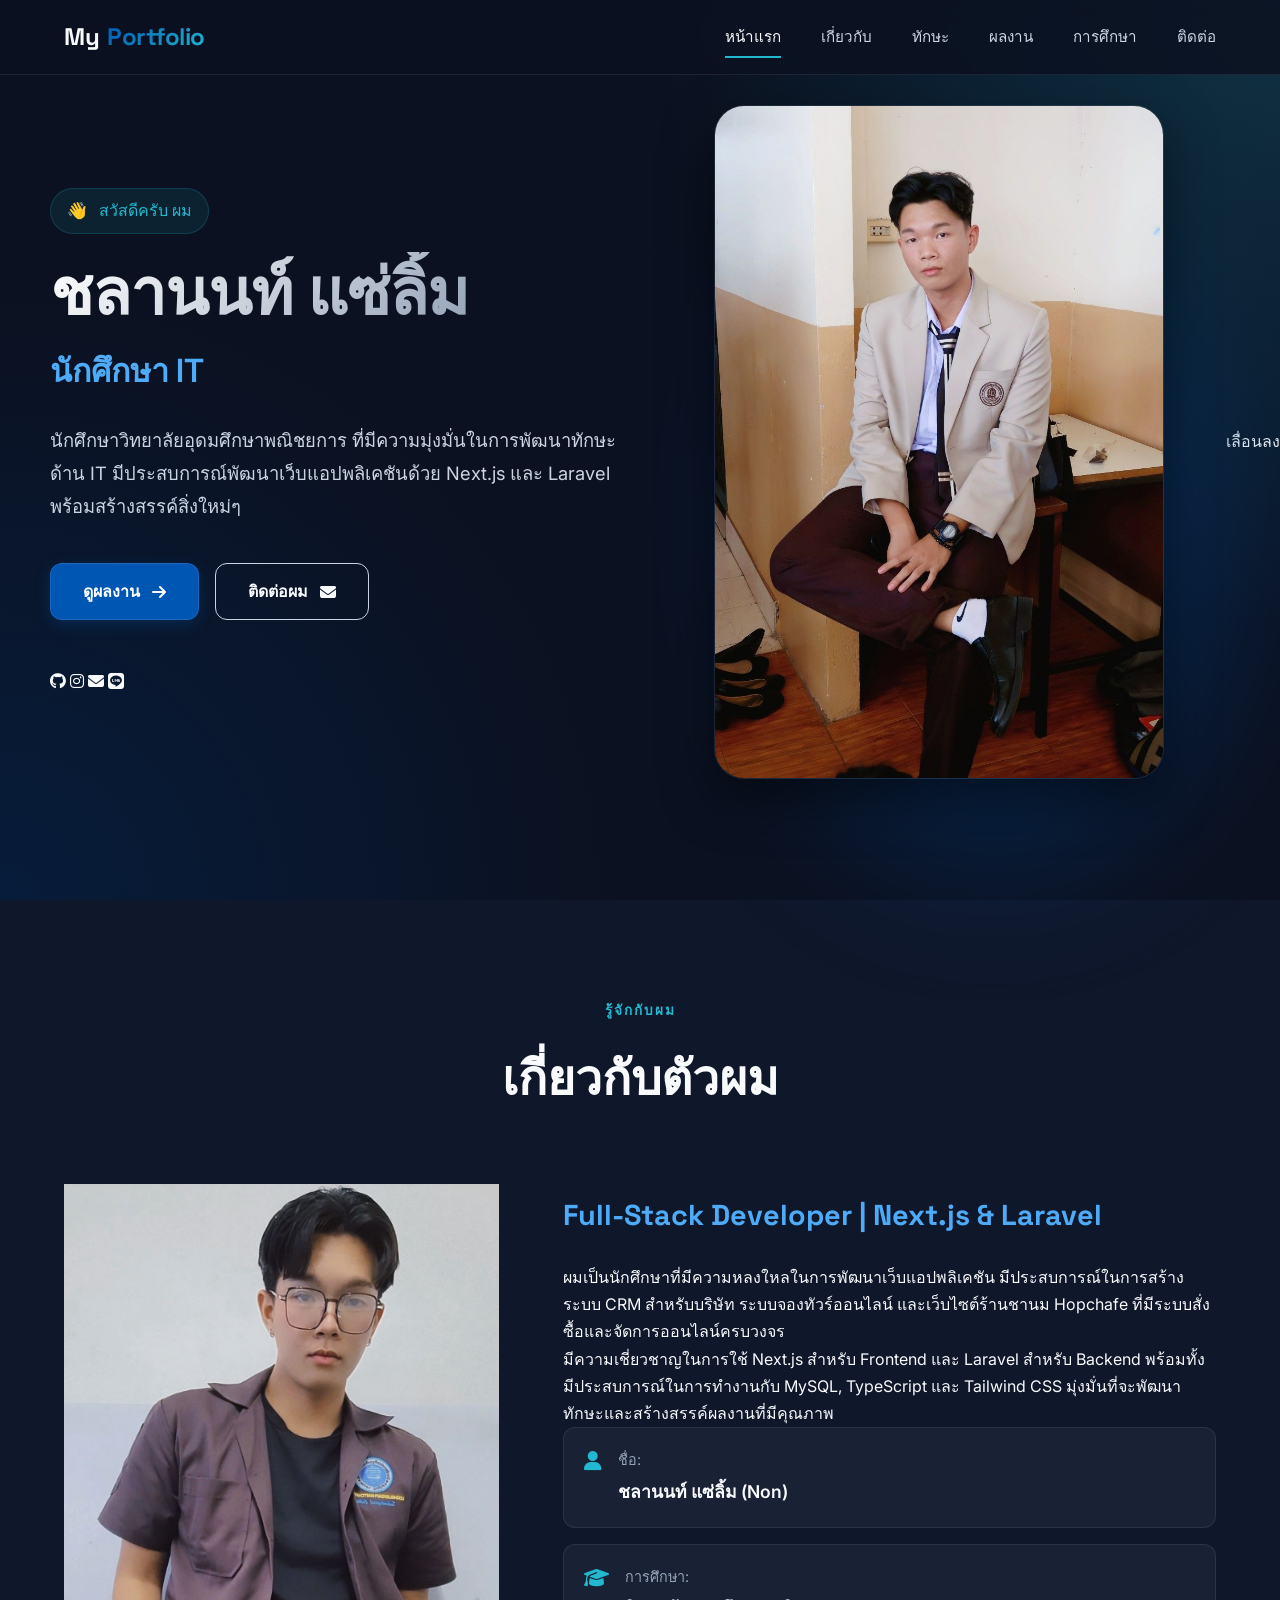
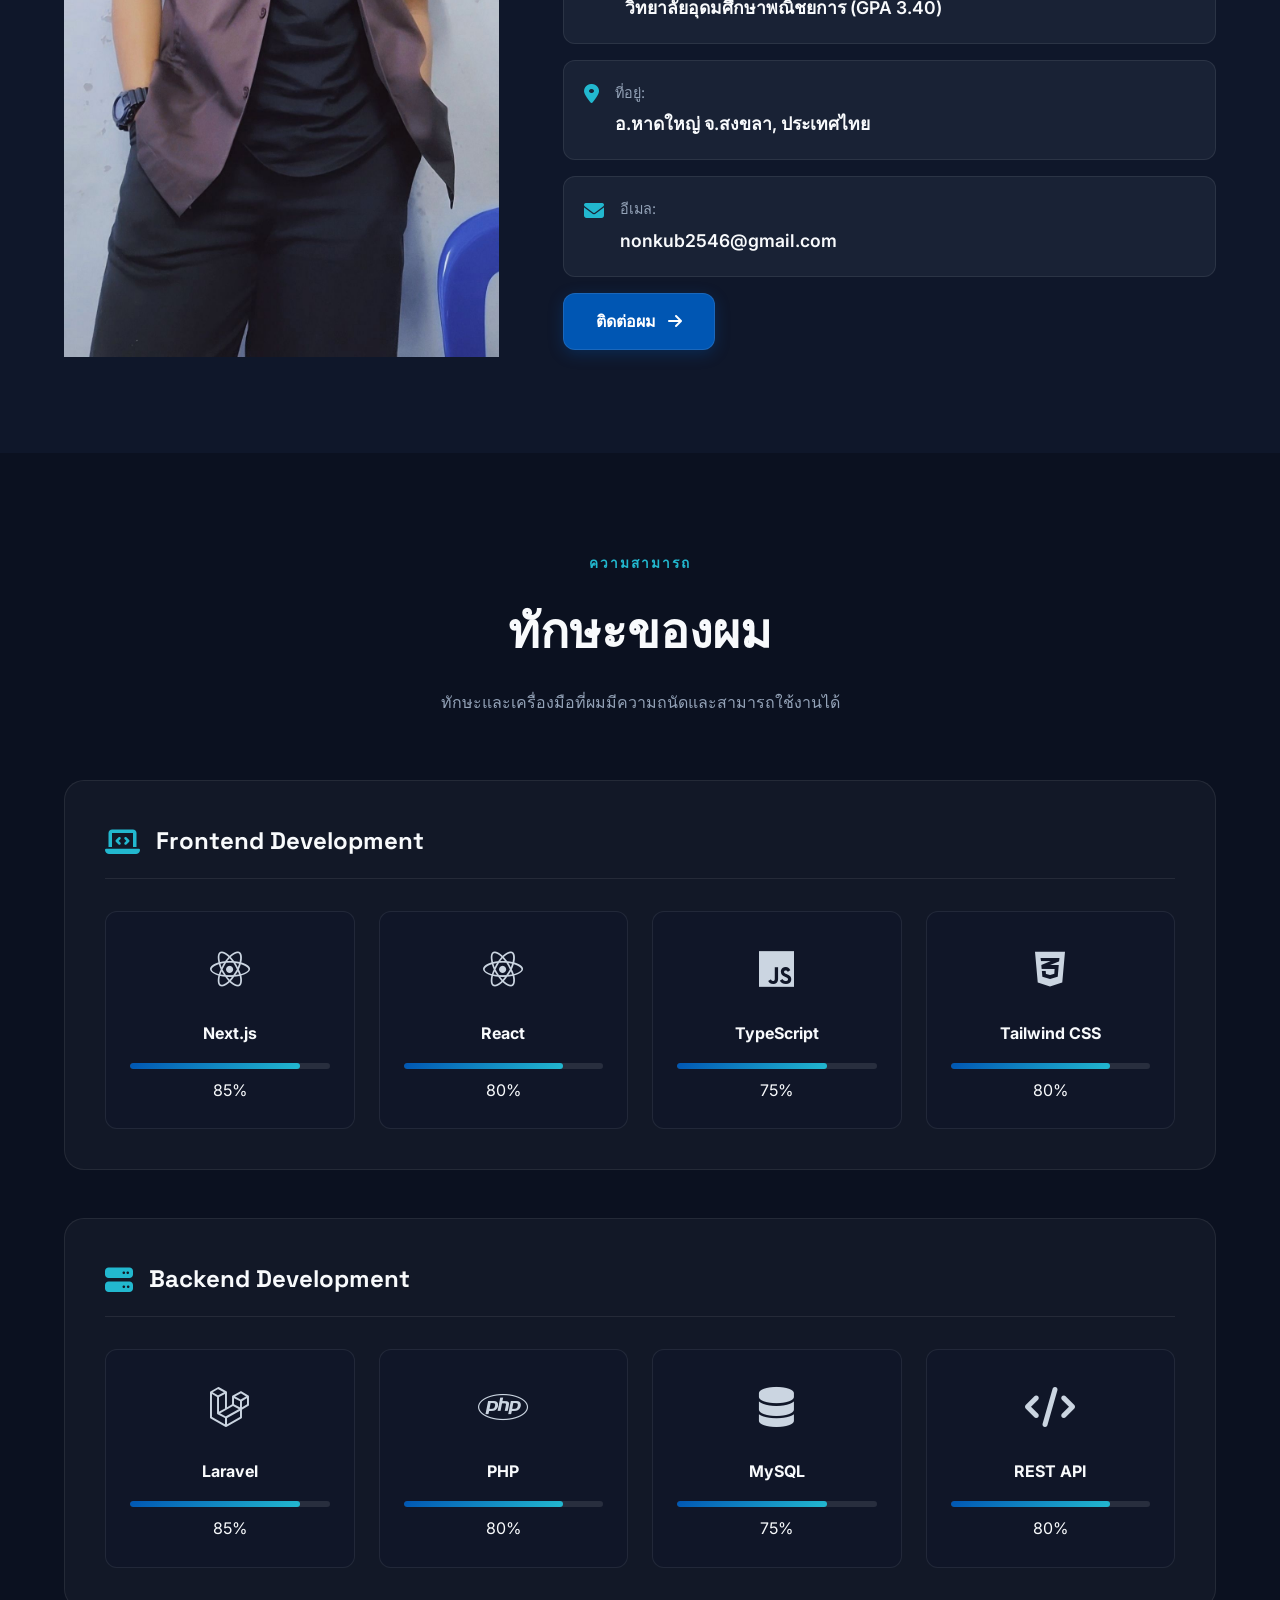
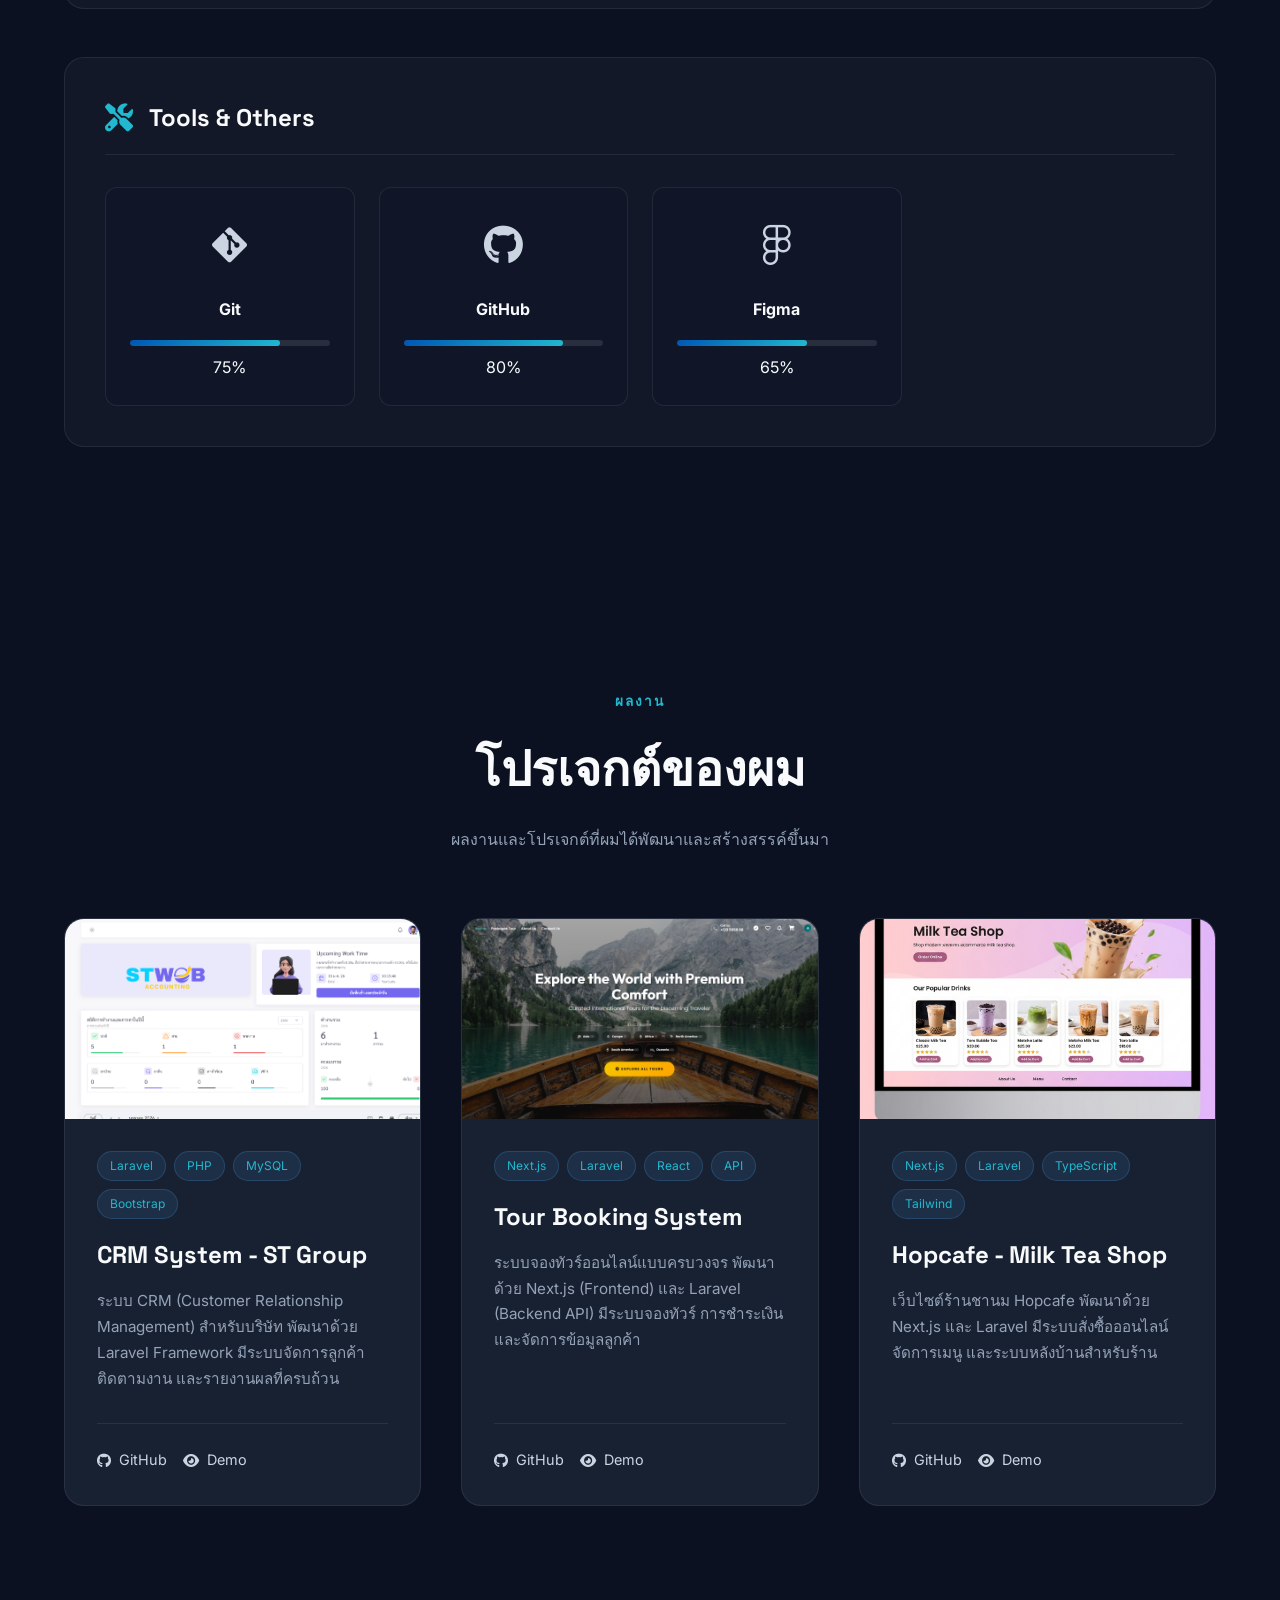
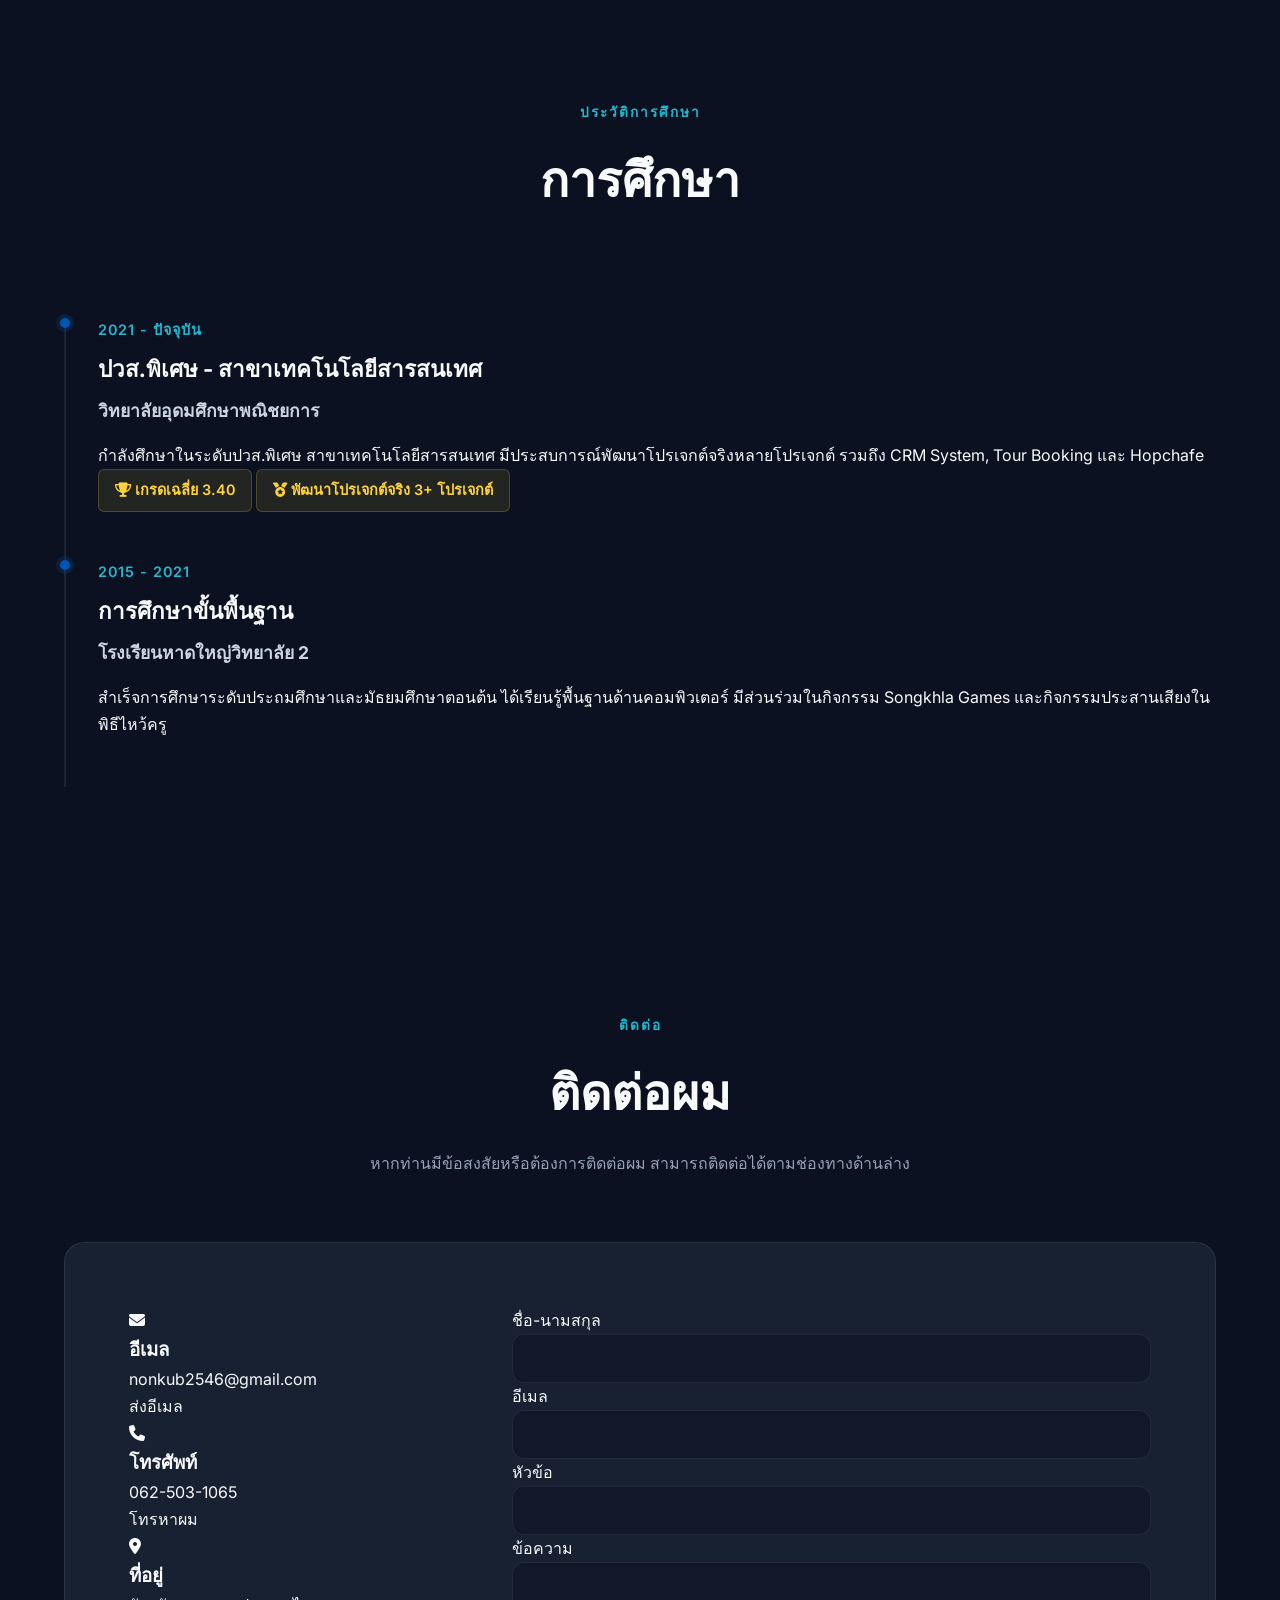
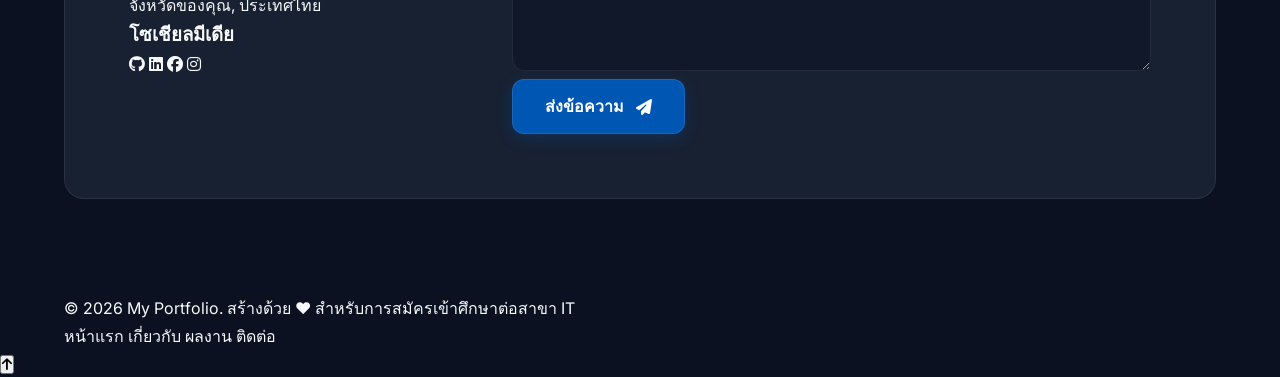
==== commit d9348dcb: "เพิ่มชุดแล้วใส่รูปลบ dynamic img เพราะทำให้รูปมันมาๆหายๆ" ====
--- a/index.html
+++ b/index.html
@@ -139,7 +139,7 @@
             <div class="image-glow"></div>
             <img
               id="profileImage"
-              src="https://via.placeholder.com/400"
+              src="img/ชุดนร..jpg"
               alt="Profile Picture"
             />
           </div>
@@ -167,7 +167,7 @@
             <div class="about-image-wrapper">
               <img
                 id="aboutImage"
-                src="https://via.placeholder.com/500"
+                src="img/ชุดช็อป.jpg"
                 alt="About Me"
               />
               <div class="image-decoration"></div>
--- a/styles.css
+++ b/styles.css
@@ -2,70 +2,59 @@
    CSS VARIABLES & DESIGN TOKENS
    =================================== */
 :root {
-  /* Vibrant Color Palette - Modern & Eye-catching */
-  --primary-gradient: linear-gradient(135deg, #667eea 0%, #764ba2 100%);
-  --vibrant-gradient: linear-gradient(135deg, #fa8bff 0%, #2bd2ff 50%, #2bff88 100%);
-  --ocean-gradient: linear-gradient(135deg, #667eea 0%, #00c6fb 100%);
-  --sunset-gradient: linear-gradient(135deg, #fa709a 0%, #fee140 100%);
-  --purple-gradient: linear-gradient(135deg, #a8edea 0%, #fed6e3 100%);
-  --cyber-gradient: linear-gradient(135deg, #f093fb 0%, #f5576c 100%);
+  /* PSU IT Identity Colors - Professional & Academic */
+  --psu-blue-dark: #002d63; /* Deep University Blue */
+  --psu-blue-primary: #0056b3; /* Primary Blue */
+  --psu-blue-light: #4dabf7; /* Tech Blue */
+  --tech-cyan: #22b8cf; /* Innovation Cyan */
+  --gold-accent: #ffd43b; /* Subtle Gold Accent for Success */
   
-  /* Main Colors - Brighter & More Vibrant */
-  --primary-color: #667eea;
-  --primary-light: #8695f2;
-  --secondary-color: #2bd2ff;
-  --accent-color: #fa8bff;
-  --vibrant-cyan: #2bd2ff;
-  --vibrant-pink: #fa8bff;
-  --vibrant-green: #2bff88;
-  --vibrant-orange: #fee140;
-
-  /* Glassmorphism Effects */
-  --glass-bg: rgba(255, 255, 255, 0.08);
-  --glass-border: rgba(255, 255, 255, 0.15);
-  --glass-shadow: 0 8px 32px 0 rgba(31, 38, 135, 0.37);
-
-  /* Background - Slightly Lighter */
-  --bg-primary: #0d1117;
-  --bg-secondary: #161b22;
-  --bg-card: rgba(30, 35, 50, 0.7);
-  --bg-card-hover: rgba(30, 35, 50, 0.95);
+  /* Gradients - Smooth & Professional */
+  --primary-gradient: linear-gradient(135deg, var(--psu-blue-dark) 0%, var(--psu-blue-primary) 100%);
+  --tech-gradient: linear-gradient(135deg, var(--psu-blue-primary) 0%, var(--tech-cyan) 100%);
+  --hero-gradient: radial-gradient(circle at top right, rgba(34, 184, 207, 0.2), transparent 40%),
+                   radial-gradient(circle at bottom left, rgba(0, 45, 99, 0.4), transparent 40%);
   
+  /* Background Colors - Clean & Modern Dark Mode */
+  --bg-primary: #0b1120; /* Very Dark Blue-Black */
+  --bg-secondary: #0f172a; /* Dark Blue-Grey */
+  --bg-card: rgba(30, 41, 59, 0.7); /* Glassy Dark Blue */
+  --bg-card-hover: rgba(30, 41, 59, 1);
+  
+  /* Glassmorphism - Refined */
+  --glass-bg: rgba(255, 255, 255, 0.03);
+  --glass-border: rgba(255, 255, 255, 0.08);
+  --glass-shadow: 0 4px 30px rgba(0, 0, 0, 0.3);
+
   /* Text Colors */
-  --text-primary: #ffffff;
-  --text-secondary: #c9d1d9;
-  --text-muted: #8b949e;
-
-  /* Vibrant Shadows with Color */
-  --shadow-sm: 0 2px 8px rgba(102, 126, 234, 0.12);
-  --shadow-md: 0 4px 16px rgba(102, 126, 234, 0.18);
-  --shadow-lg: 0 8px 32px rgba(102, 126, 234, 0.25);
-  --shadow-xl: 0 16px 48px rgba(102, 126, 234, 0.35);
-  --glow: 0 0 30px rgba(250, 139, 255, 0.4);
-  --glow-cyan: 0 0 30px rgba(43, 210, 255, 0.5);
-  --glow-pink: 0 0 30px rgba(250, 139, 255, 0.5);
-
-  /* Spacing */
+  --text-primary: #f8fafc; /* Azure White */
+  --text-secondary: #cbd5e1; /* Slate Grey */
+  --text-muted: #94a3b8; /* Muted Blue-Grey */
+  --text-highlight: #38bdf8; /* Light Sky Blue */
+
+  /* Spacing & Layout */
   --spacing-xs: 0.5rem;
   --spacing-sm: 1rem;
   --spacing-md: 2rem;
   --spacing-lg: 4rem;
   --spacing-xl: 6rem;
-
-  /* Typography */
-  --font-primary: "Inter", -apple-system, BlinkMacSystemFont, "Segoe UI", sans-serif;
-  --font-heading: "Space Grotesk", var(--font-primary);
-
-  /* Border Radius */
-  --border-radius-sm: 10px;
-  --border-radius-md: 15px;
+  --container-width: 1200px;
+
+  /* Typography - Clean & Academic */
+  --font-primary: "Inter", system-ui, -apple-system, sans-serif;
+  --font-heading: "Space Grotesk", sans-serif;
+
+  /* Shadows - Soft & Deep */
+  --shadow-sm: 0 1px 2px 0 rgb(0 0 0 / 0.05);
+  --shadow-md: 0 4px 6px -1px rgb(0 0 0 / 0.1), 0 2px 4px -2px rgb(0 0 0 / 0.1);
+  --shadow-lg: 0 10px 15px -3px rgb(0 0 0 / 0.3), 0 4px 6px -4px rgb(0 0 0 / 0.3);
+  --shadow-glow: 0 0 20px rgba(77, 171, 247, 0.3);
+
+  /* Borders & Radius */
+  --border-radius-sm: 6px;
+  --border-radius-md: 12px;
   --border-radius-lg: 20px;
-  --border-radius-xl: 30px;
-
-  /* Transitions */
-  --transition-fast: 0.2s cubic-bezier(0.4, 0, 0.2, 1);
-  --transition-base: 0.3s cubic-bezier(0.4, 0, 0.2, 1);
-  --transition-slow: 0.5s cubic-bezier(0.4, 0, 0.2, 1);
+  --transition: all 0.3s cubic-bezier(0.4, 0, 0.2, 1);
 }
 
 /* ===================================
@@ -86,8 +75,10 @@
   font-family: var(--font-primary);
   background: var(--bg-primary);
   color: var(--text-primary);
-  line-height: 1.6;
+  line-height: 1.7;
   overflow-x: hidden;
+  background-image: var(--hero-gradient);
+  background-attachment: fixed;
 }
 
 a {
@@ -101,137 +92,49 @@
   display: block;
 }
 
+.container {
+  max-width: var(--container-width);
+  margin: 0 auto;
+  padding: 0 1.5rem;
+}
+
 /* ===================================
-   UTILITY CLASSES
-   =================================== */
-.container {
-  max-width: 1200px;
-  margin: 0 auto;
-  padding: 0 var(--spacing-md);
-}
-
-.btn {
-  display: inline-flex;
-  align-items: center;
-  gap: 0.5rem;
-  padding: 0.875rem 1.75rem;
-  border: none;
-  border-radius: var(--border-radius-md);
-  font-family: var(--font-primary);
-  font-size: 1rem;
-  font-weight: 600;
-  cursor: pointer;
-  transition: all var(--transition-base);
-  position: relative;
-  overflow: hidden;
-}
-
-.btn-primary {
-  background: var(--primary-gradient);
-  color: white;
-  box-shadow: var(--shadow-md);
-}
-
-.btn-primary:hover {
-  transform: translateY(-3px) scale(1.02);
-  box-shadow: var(--shadow-xl), 0 0 40px rgba(250, 139, 255, 0.6);
-}
-
-.btn-primary::before {
-  content: "";
-  position: absolute;
-  top: 0;
-  left: -100%;
-  width: 100%;
-  height: 100%;
-  background: linear-gradient(
-    90deg,
-    transparent,
-    rgba(255, 255, 255, 0.2),
-    transparent
-  );
-  transition: left 0.5s;
-}
-
-.btn-primary:hover::before {
-  left: 100%;
-}
-
-.btn-secondary {
-  background: linear-gradient(135deg, rgba(250, 139, 255, 0.15), rgba(43, 210, 255, 0.15));
-  color: var(--vibrant-cyan);
-  border: 2px solid var(--vibrant-cyan);
-  position: relative;
-  overflow: hidden;
-}
-
-.btn-secondary::before {
-  content: "";
-  position: absolute;
-  inset: 0;
-  background: linear-gradient(135deg, var(--vibrant-pink), var(--vibrant-cyan));
-  opacity: 0;
-  transition: opacity var(--transition-base);
-}
-
-.btn-secondary:hover {
-  color: white;
-  transform: translateY(-3px) scale(1.02);
-  box-shadow: 0 10px 30px rgba(43, 210, 255, 0.4);
-  border-color: transparent;
-}
-
-.btn-secondary:hover::before {
-  opacity: 1;
-}
-
-.btn-secondary span {
-  position: relative;
-  z-index: 1;
-}
-
-.btn-full {
-  width: 100%;
-  justify-content: center;
-}
-
-.mt-4 {
-  margin-top: 2rem;
-}
-
-/* ===================================
-   NAVIGATION
+   NAVIGATION - Professional & Sleek
    =================================== */
 #navbar {
   position: fixed;
   top: 0;
   left: 0;
   width: 100%;
-  background: rgba(13, 17, 23, 0.85);
-  backdrop-filter: blur(20px) saturate(180%);
+  background: rgba(11, 17, 32, 0.85);
+  backdrop-filter: blur(12px);
   border-bottom: 1px solid var(--glass-border);
-  box-shadow: 0 4px 24px rgba(250, 139, 255, 0.1);
   z-index: 1000;
-  transition: all var(--transition-base);
+  transition: var(--transition);
 }
 
 #navbar.scrolled {
-  box-shadow: var(--shadow-lg);
+  background: rgba(11, 17, 32, 0.95);
+  box-shadow: var(--shadow-md);
 }
 
 .nav-container {
-  max-width: 1200px;
+  max-width: var(--container-width);
   margin: 0 auto;
-  padding: 1rem 2rem;
+  padding: 1rem 1.5rem;
   display: flex;
   justify-content: space-between;
   align-items: center;
 }
 
 .logo {
+  font-family: var(--font-heading);
   font-size: 1.5rem;
   font-weight: 700;
-  font-family: var(--font-heading);
+  letter-spacing: -0.5px;
+  display: flex;
+  align-items: center;
+  gap: 0.5rem;
 }
 
 .logo-text {
@@ -239,7 +142,7 @@
 }
 
 .logo-accent {
-  background: var(--primary-gradient);
+  background: var(--tech-gradient);
   -webkit-background-clip: text;
   -webkit-text-fill-color: transparent;
   background-clip: text;
@@ -247,35 +150,35 @@
 
 .nav-menu {
   display: flex;
-  gap: 2rem;
+  gap: 2.5rem;
   align-items: center;
 }
 
 .nav-link {
   color: var(--text-secondary);
+  font-size: 0.95rem;
   font-weight: 500;
-  transition: color var(--transition-base);
+  transition: var(--transition);
   position: relative;
+  padding: 0.5rem 0;
 }
 
 .nav-link::after {
   content: "";
   position: absolute;
-  bottom: -5px;
+  bottom: 0;
   left: 0;
   width: 0;
   height: 2px;
-  background: var(--primary-gradient);
-  transition: width var(--transition-base);
-}
-
-.nav-link:hover,
-.nav-link.active {
-  color: var(--text-primary);
-}
-
-.nav-link:hover::after,
-.nav-link.active::after {
+  background: var(--tech-cyan);
+  transition: var(--transition);
+}
+
+.nav-link:hover, .nav-link.active {
+  color: var(--text-primary);
+}
+
+.nav-link:hover::after, .nav-link.active::after {
   width: 100%;
 }
 
@@ -289,127 +192,47 @@
 }
 
 /* ===================================
-   HERO SECTION
+   HERO SECTION - Smart & Trustworthy
    =================================== */
 .hero-section {
+  min-height: 100vh;
+  display: flex;
+  align-items: center;
   position: relative;
-  min-height: 100vh;
-  display: flex;
-  align-items: center;
-  justify-content: center;
-  padding: 8rem 0 4rem;
-  overflow: hidden;
-}
-
-.hero-background {
-  position: absolute;
-  top: 0;
-  left: 0;
-  width: 100%;
-  height: 100%;
-  z-index: -1;
-}
-
-.gradient-orb {
-  position: absolute;
-  border-radius: 50%;
-  filter: blur(80px);
-  opacity: 0.5;
-  animation: float 8s ease-in-out infinite;
-}
-
-.orb-1 {
-  width: 500px;
-  height: 500px;
-  top: 5%;
-  right: 5%;
-  background: radial-gradient(circle, rgba(250, 139, 255, 0.6) 0%, transparent 70%);
-  animation-delay: 0s;
-}
-
-.orb-2 {
-  width: 450px;
-  height: 450px;
-  bottom: 15%;
-  left: 5%;
-  background: radial-gradient(circle, rgba(43, 210, 255, 0.5) 0%, transparent 70%);
-  animation-delay: 2s;
-}
-
-.orb-3 {
-  width: 400px;
-  height: 400px;
-  top: 45%;
-  left: 45%;
-  background: radial-gradient(circle, rgba(43, 255, 136, 0.4) 0%, transparent 70%);
-  animation-delay: 4s;
-}
-
-@keyframes float {
-  0%,
-  100% {
-    transform: translateY(0) rotate(0deg);
-  }
-  50% {
-    transform: translateY(-30px) rotate(10deg);
-  }
+  padding-top: 5rem;
 }
 
 .hero-content {
   display: grid;
-  grid-template-columns: 1.2fr 1fr;
+  grid-template-columns: 1.3fr 1fr;
   gap: 4rem;
   align-items: center;
 }
 
-.hero-text {
-  z-index: 1;
-}
-
 .greeting {
-  font-size: 1.25rem;
-  color: var(--text-secondary);
-  margin-bottom: 1rem;
-  display: flex;
-  align-items: center;
-  gap: 0.5rem;
-}
-
-.wave {
-  display: inline-block;
-  animation: wave 2s ease infinite;
-}
-
-@keyframes wave {
-  0%,
-  100% {
-    transform: rotate(0deg);
-  }
-  10%,
-  30% {
-    transform: rotate(14deg);
-  }
-  20% {
-    transform: rotate(-8deg);
-  }
-  40% {
-    transform: rotate(-4deg);
-  }
-  50% {
-    transform: rotate(10deg);
-  }
+  display: inline-flex;
+  align-items: center;
+  gap: 0.75rem;
+  font-weight: 500;
+  color: var(--tech-cyan);
+  background: rgba(34, 184, 207, 0.1);
+  padding: 0.5rem 1rem;
+  border-radius: 50px;
+  margin-bottom: 1.5rem;
+  border: 1px solid rgba(34, 184, 207, 0.2);
 }
 
 .hero-text h1 {
   font-family: var(--font-heading);
-  font-size: 3.5rem;
+  font-size: 4rem;
   font-weight: 800;
-  line-height: 1.2;
+  line-height: 1.1;
   margin-bottom: 1rem;
+  letter-spacing: -1px;
 }
 
 .name-highlight {
-  background: var(--primary-gradient);
+  background: linear-gradient(135deg, #fff 0%, #94a3b8 100%);
   -webkit-background-clip: text;
   -webkit-text-fill-color: transparent;
   background-clip: text;
@@ -417,340 +240,198 @@
 
 .subtitle {
   font-size: 2rem;
+  color: var(--psu-blue-light);
   font-weight: 600;
+  margin-bottom: 1.5rem;
+  min-height: 3.5rem;
+}
+
+.hero-description {
+  font-size: 1.15rem;
   color: var(--text-secondary);
-  margin-bottom: 1.5rem;
-  min-height: 60px;
-}
-
-.typing-text::after {
-  content: "|";
-  animation: blink 1s infinite;
-}
-
-@keyframes blink {
-  0%,
-  50% {
-    opacity: 1;
-  }
-  51%,
-  100% {
-    opacity: 0;
-  }
-}
-
-.hero-description {
-  font-size: 1.125rem;
-  color: var(--text-muted);
-  margin-bottom: 2rem;
   max-width: 600px;
+  margin-bottom: 2.5rem;
+  line-height: 1.8;
 }
 
 .hero-buttons {
   display: flex;
   gap: 1rem;
-  margin-bottom: 2rem;
-  flex-wrap: wrap;
-}
-
-.social-links {
-  display: flex;
-  gap: 1rem;
-}
-
-.social-link {
-  width: 45px;
-  height: 45px;
-  display: flex;
-  align-items: center;
-  justify-content: center;
-  background: rgba(102, 126, 234, 0.1);
-  border: 1px solid rgba(102, 126, 234, 0.3);
-  border-radius: var(--border-radius-sm);
-  color: var(--primary-color);
-  font-size: 1.25rem;
-  transition: all var(--transition-base);
-}
-
-.social-link:hover {
-  background: linear-gradient(135deg, var(--vibrant-pink), var(--vibrant-cyan));
+  margin-bottom: 3rem;
+}
+
+.btn {
+  display: inline-flex;
+  align-items: center;
+  gap: 0.75rem;
+  padding: 0.875rem 2rem;
+  border-radius: var(--border-radius-md);
+  font-weight: 600;
+  font-size: 1rem;
+  cursor: pointer;
+  transition: var(--transition);
+  position: relative;
+  overflow: hidden;
+}
+
+.btn-primary {
+  background: var(--psu-blue-primary);
   color: white;
-  transform: translateY(-5px) rotate(5deg);
-  box-shadow: 0 10px 30px rgba(250, 139, 255, 0.5);
-  border-color: transparent;
+  border: 1px solid rgba(255,255,255,0.1);
+  box-shadow: 0 4px 15px rgba(0, 86, 179, 0.3);
+}
+
+.btn-primary:hover {
+  background: var(--psu-blue-dark);
+  transform: translateY(-2px);
+  box-shadow: 0 8px 25px rgba(0, 86, 179, 0.5);
+}
+
+.btn-secondary {
+  background: transparent;
+  border: 1px solid var(--text-secondary);
+  color: var(--text-primary);
+}
+
+.btn-secondary:hover {
+  border-color: var(--tech-cyan);
+  color: var(--tech-cyan);
+  background: rgba(34, 184, 207, 0.1);
+  transform: translateY(-2px);
 }
 
 .hero-image {
   position: relative;
-  z-index: 1;
-}
-
-.image-container {
+}
+
+.image-container img {
+  width: 100%;
+  max-width: 450px;
+  border-radius: 30px; /* Modern Soft Square */
+  border: 1px solid var(--glass-border);
+  box-shadow: 0 20px 50px rgba(0, 0, 0, 0.5);
   position: relative;
-  width: 100%;
-  max-width: 400px;
-  margin: 0 auto;
+  z-index: 2;
+  transition: var(--transition);
+}
+
+.image-container:hover img {
+  transform: scale(1.02);
+  box-shadow: 0 30px 60px rgba(0, 86, 179, 0.2);
 }
 
 .image-glow {
   position: absolute;
-  inset: -20px;
+  width: 100%;
+  height: 100%;
+  top: 10%;
+  right: -10%;
   background: var(--primary-gradient);
+  filter: blur(80px);
+  opacity: 0.4;
+  z-index: 1;
   border-radius: 50%;
-  filter: blur(40px);
-  opacity: 0.4;
-  animation: pulse 3s ease-in-out infinite;
-}
-
-@keyframes pulse {
-  0%,
-  100% {
-    opacity: 0.4;
-    transform: scale(1);
-  }
-  50% {
-    opacity: 0.6;
-    transform: scale(1.05);
-  }
-}
-
-.image-container img {
-  position: relative;
-  width: 100%;
-  border-radius: 50%;
-  border: 5px solid rgba(102, 126, 234, 0.3);
-  box-shadow: var(--shadow-xl);
-}
-
-.scroll-indicator {
-  position: absolute;
-  bottom: 2rem;
-  left: 50%;
-  transform: translateX(-50%);
-  text-align: center;
-}
-
-.scroll-indicator a {
-  color: var(--text-muted);
-  display: flex;
-  flex-direction: column;
-  align-items: center;
-  gap: 0.5rem;
-  font-size: 0.875rem;
-  transition: color var(--transition-base);
-}
-
-.scroll-indicator a:hover {
-  color: var(--primary-color);
-}
-
-.mouse {
-  width: 24px;
-  height: 36px;
-  border: 2px solid currentColor;
-  border-radius: 12px;
-  position: relative;
-}
-
-.mouse::before {
-  content: "";
-  position: absolute;
-  top: 6px;
-  left: 50%;
-  transform: translateX(-50%);
-  width: 3px;
-  height: 8px;
-  background: currentColor;
-  border-radius: 2px;
-  animation: scroll 2s infinite;
-}
-
-@keyframes scroll {
-  0% {
-    opacity: 1;
-    transform: translateX(-50%) translateY(0);
-  }
-  100% {
-    opacity: 0;
-    transform: translateX(-50%) translateY(12px);
-  }
 }
 
 /* ===================================
-   SECTION STYLES
+   SECTIONS - Clean Cards
    =================================== */
 section {
-  padding: var(--spacing-xl) 0;
+  padding: 6rem 0;
+  position: relative;
 }
 
 .section-header {
   text-align: center;
-  margin-bottom: var(--spacing-lg);
+  margin-bottom: 4rem;
 }
 
 .section-tag {
   display: inline-block;
-  padding: 0.75rem 1.5rem;
-  background: linear-gradient(135deg, rgba(250, 139, 255, 0.15), rgba(43, 210, 255, 0.15));
-  border: 2px solid transparent;
-  background-clip: padding-box;
-  border-radius: 30px;
-  color: var(--vibrant-cyan);
-  font-size: 0.875rem;
+  font-size: 0.85rem;
   font-weight: 700;
+  letter-spacing: 2px;
   text-transform: uppercase;
-  letter-spacing: 1.5px;
+  color: var(--tech-cyan);
   margin-bottom: 1rem;
-  box-shadow: 0 0 20px rgba(250, 139, 255, 0.3);
-  position: relative;
-}
-
-.section-tag::before {
-  content: "";
-  position: absolute;
-  inset: -2px;
-  background: linear-gradient(135deg, var(--vibrant-pink), var(--vibrant-cyan));
-  border-radius: 30px;
-  z-index: -1;
 }
 
 .section-title {
   font-family: var(--font-heading);
-  font-size: 2.75rem;
+  font-size: 3rem;
   font-weight: 700;
+  color: var(--text-primary);
   margin-bottom: 1rem;
-  background: linear-gradient(
-    135deg,
-    var(--text-primary) 0%,
-    var(--text-secondary) 100%
-  );
-  -webkit-background-clip: text;
-  -webkit-text-fill-color: transparent;
-  background-clip: text;
 }
 
 .section-description {
-  font-size: 1.125rem;
   color: var(--text-muted);
   max-width: 600px;
   margin: 0 auto;
 }
 
-/* ===================================
-   ABOUT SECTION
-   =================================== */
+/* About Section */
 .about-section {
   background: var(--bg-secondary);
 }
 
 .about-content {
   display: grid;
-  grid-template-columns: 1fr 1.2fr;
+  grid-template-columns: 1fr 1.5fr;
   gap: 4rem;
   align-items: center;
-}
-
-.about-image-wrapper {
-  position: relative;
-  border-radius: var(--border-radius-lg);
-  overflow: hidden;
-}
-
-.about-image-wrapper img {
-  width: 100%;
-  border-radius: var(--border-radius-lg);
-  box-shadow: var(--shadow-xl);
-  transition: transform var(--transition-slow);
-}
-
-.about-image-wrapper:hover img {
-  transform: scale(1.05);
-}
-
-.image-decoration {
-  position: absolute;
-  inset: -10px;
-  background: var(--primary-gradient);
-  border-radius: var(--border-radius-lg);
-  z-index: -1;
-  opacity: 0.3;
 }
 
 .about-text h3 {
   font-family: var(--font-heading);
-  font-size: 1.75rem;
-  margin-bottom: 1rem;
-  color: var(--primary-color);
-}
-
-.about-text p {
-  color: var(--text-secondary);
-  margin-bottom: 1rem;
-  line-height: 1.8;
-}
-
-.info-list {
-  margin: 2rem 0;
-  display: grid;
-  gap: 1rem;
+  font-size: 1.8rem;
+  color: var(--psu-blue-light);
+  margin-bottom: 1.5rem;
 }
 
 .info-item {
   display: flex;
   align-items: flex-start;
   gap: 1rem;
-  padding: 1rem;
-  background: rgba(102, 126, 234, 0.05);
-  border-radius: var(--border-radius-sm);
-  border-left: 3px solid var(--primary-color);
+  padding: 1.25rem;
+  background: var(--bg-card);
+  border: 1px solid var(--glass-border);
+  border-radius: var(--border-radius-md);
+  margin-bottom: 1rem;
+  transition: var(--transition);
+}
+
+.info-item:hover {
+  border-color: var(--psu-blue-primary);
+  transform: translateX(5px);
 }
 
 .info-item i {
-  color: var(--primary-color);
+  color: var(--tech-cyan);
   font-size: 1.25rem;
   margin-top: 0.2rem;
 }
 
-.info-item div {
-  flex: 1;
-}
-
 .info-label {
+  color: var(--text-muted);
+  font-size: 0.9rem;
+  display: block;
+  margin-bottom: 0.25rem;
+}
+
+.info-value {
+  color: var(--text-primary);
   font-weight: 600;
-  color: var(--text-primary);
-  margin-right: 0.5rem;
-}
-
-.info-value {
-  color: var(--text-secondary);
-}
-
-/* ===================================
-   SKILLS SECTION
-   =================================== */
-.skills-section {
-  background: var(--bg-primary);
-}
-
-.skills-container {
-  display: grid;
-  gap: 3rem;
-}
-
+  font-size: 1.1rem;
+}
+
+/* Skills Section - Tech Grid */
 .skill-category {
   background: var(--glass-bg);
-  backdrop-filter: blur(10px);
-  padding: 2rem;
+  border: 1px solid var(--glass-border);
   border-radius: var(--border-radius-lg);
-  box-shadow: var(--shadow-md), var(--glow);
-  border: 1px solid var(--glass-border);
-  transition: all var(--transition-base);
-}
-
-.skill-category:hover {
-  transform: translateY(-5px);
-  box-shadow: var(--shadow-xl), var(--glow-pink);
-  border-color: rgba(250, 139, 255, 0.3);
+  padding: 2.5rem;
+  margin-bottom: 3rem;
 }
 
 .category-header {
@@ -759,15 +440,12 @@
   gap: 1rem;
   margin-bottom: 2rem;
   padding-bottom: 1rem;
-  border-bottom: 2px solid rgba(102, 126, 234, 0.2);
+  border-bottom: 1px solid var(--glass-border);
 }
 
 .category-header i {
-  font-size: 2rem;
-  background: var(--primary-gradient);
-  -webkit-background-clip: text;
-  -webkit-text-fill-color: transparent;
-  background-clip: text;
+  font-size: 1.75rem;
+  color: var(--tech-cyan);
 }
 
 .category-header h3 {
@@ -777,500 +455,264 @@
 
 .skills-grid {
   display: grid;
-  grid-template-columns: repeat(auto-fit, minmax(250px, 1fr));
-  gap: 2rem;
+  grid-template-columns: repeat(auto-fill, minmax(200px, 1fr));
+  gap: 1.5rem;
 }
 
 .skill-card {
-  background: rgba(255, 255, 255, 0.02);
+  background: rgba(15, 23, 42, 0.6);
+  border: 1px solid var(--glass-border);
   padding: 1.5rem;
   border-radius: var(--border-radius-md);
-  border: 1px solid rgba(255, 255, 255, 0.05);
-  transition: all var(--transition-base);
+  text-align: center;
+  transition: var(--transition);
 }
 
 .skill-card:hover {
+  border-color: var(--psu-blue-light);
   transform: translateY(-5px);
-  background: rgba(255, 255, 255, 0.05);
-  box-shadow: var(--shadow-lg);
+  background: rgba(15, 23, 42, 0.9);
 }
 
 .skill-icon {
   font-size: 2.5rem;
   margin-bottom: 1rem;
-}
-
-.skill-icon i {
-  background: linear-gradient(135deg, var(--vibrant-pink), var(--vibrant-cyan), var(--vibrant-green));
-  -webkit-background-clip: text;
-  -webkit-text-fill-color: transparent;
-  background-clip: text;
-  filter: drop-shadow(0 0 10px rgba(250, 139, 255, 0.5));
-}
-
-.skill-card h4 {
-  font-size: 1.125rem;
-  margin-bottom: 1rem;
-  color: var(--text-primary);
+  color: var(--text-secondary);
+  transition: var(--transition);
+}
+
+.skill-card:hover .skill-icon {
+  color: var(--tech-cyan);
+  transform: scale(1.1);
 }
 
 .skill-bar {
-  width: 100%;
-  height: 8px;
-  background: rgba(255, 255, 255, 0.1);
-  border-radius: 4px;
+  height: 6px;
+  background: rgba(255,255,255,0.1);
+  border-radius: 10px;
+  margin: 1rem 0 0.5rem;
   overflow: hidden;
-  margin-bottom: 0.5rem;
 }
 
 .skill-progress {
   height: 100%;
-  background: linear-gradient(90deg, var(--vibrant-pink), var(--vibrant-cyan), var(--vibrant-green));
-  background-size: 200% 100%;
-  animation: shimmer 3s linear infinite;
-  border-radius: 4px;
-  transition: width 1s cubic-bezier(0.4, 0, 0.2, 1);
+  background: var(--tech-gradient);
   width: 0;
-  box-shadow: 0 0 15px rgba(250, 139, 255, 0.5);
-}
-
-@keyframes shimmer {
-  0% {
-    background-position: 200% center;
-  }
-  100% {
-    background-position: -200% center;
-  }
-}
-
-.skill-percentage {
-  font-size: 0.875rem;
-  color: var(--text-muted);
-}
-
-/* ===================================
-   PROJECTS SECTION
-   =================================== */
-.projects-section {
-  background: var(--bg-secondary);
-}
-
+  border-radius: 10px;
+  transition: width 1.5s ease;
+}
+
+/* Projects Section - Showcase */
 .projects-grid {
   display: grid;
   grid-template-columns: repeat(auto-fit, minmax(350px, 1fr));
-  gap: 2rem;
+  gap: 2.5rem;
 }
 
 .project-card {
-  background: var(--glass-bg);
-  backdrop-filter: blur(10px);
+  background: var(--bg-card);
+  border: 1px solid var(--glass-border);
   border-radius: var(--border-radius-lg);
   overflow: hidden;
-  box-shadow: var(--shadow-md), var(--glow);
-  border: 1px solid var(--glass-border);
-  transition: all var(--transition-base);
+  transition: var(--transition);
+  display: flex;
+  flex-direction: column;
 }
 
 .project-card:hover {
-  transform: translateY(-10px) scale(1.02);
-  box-shadow: var(--shadow-xl), var(--glow-cyan);
-  border-color: rgba(43, 210, 255, 0.4);
+  border-color: var(--psu-blue-primary);
+  transform: translateY(-10px);
+  box-shadow: var(--shadow-xl);
 }
 
 .project-image {
   position: relative;
+  width: 100%;
+  aspect-ratio: 16/9;
   overflow: hidden;
-  aspect-ratio: 16/9;
 }
 
 .project-image img {
   width: 100%;
   height: 100%;
   object-fit: cover;
-  transition: transform var(--transition-slow);
+  transition: transform 0.5s ease;
 }
 
 .project-card:hover .project-image img {
-  transform: scale(1.1);
+  transform: scale(1.05);
 }
 
 .project-overlay {
   position: absolute;
   inset: 0;
-  background: rgba(102, 126, 234, 0.9);
+  background: rgba(0, 45, 99, 0.85); /* Deep Blue Overlay */
   display: flex;
   align-items: center;
   justify-content: center;
   opacity: 0;
-  transition: opacity var(--transition-base);
+  transition: var(--transition);
 }
 
 .project-card:hover .project-overlay {
   opacity: 1;
 }
 
-.project-link {
-  width: 50px;
-  height: 50px;
-  background: white;
-  border-radius: 50%;
-  display: flex;
-  align-items: center;
-  justify-content: center;
-  font-size: 1.5rem;
-  color: var(--primary-color);
-  transition: transform var(--transition-base);
-}
-
-.project-link:hover {
-  transform: scale(1.1);
-}
-
 .project-content {
-  padding: 1.5rem;
+  padding: 2rem;
+  flex: 1;
+  display: flex;
+  flex-direction: column;
 }
 
 .project-tags {
   display: flex;
+  gap: 0.5rem;
   flex-wrap: wrap;
-  gap: 0.5rem;
   margin-bottom: 1rem;
 }
 
 .tag {
   font-size: 0.75rem;
   padding: 0.25rem 0.75rem;
-  background: rgba(255, 255, 255, 0.1);
+  background: rgba(77, 171, 247, 0.1);
+  color: var(--tech-cyan);
   border-radius: 20px;
-  color: var(--text-secondary);
+  border: 1px solid rgba(77, 171, 247, 0.2);
 }
 
 .project-title {
   font-family: var(--font-heading);
-  font-size: 1.25rem;
-  margin-bottom: 0.5rem;
-  color: var(--text-primary);
+  font-size: 1.5rem;
+  margin-bottom: 0.75rem;
 }
 
 .project-description {
   color: var(--text-muted);
+  font-size: 0.95rem;
+  margin-bottom: 2rem;
+  flex: 1;
+}
+
+.project-footer {
+  display: flex;
+  gap: 1rem;
+  padding-top: 1.5rem;
+  border-top: 1px solid var(--glass-border);
+}
+
+.project-btn {
   font-size: 0.9rem;
-  margin-bottom: 1.5rem;
-  line-height: 1.6;
-}
-
-.project-footer {
-  display: flex;
-  gap: 1rem;
-}
-
-.project-btn {
-  font-size: 0.875rem;
-  color: var(--primary-light);
-  font-weight: 500;
+  color: var(--text-secondary);
   display: flex;
   align-items: center;
   gap: 0.5rem;
+  transition: var(--transition);
 }
 
 .project-btn:hover {
-  color: var(--accent-color);
-  text-decoration: underline;
-}
-
-/* ===================================
-   EDUCATION & CONTACT
-   =================================== */
-.education-section {
-  background: var(--bg-primary);
-}
-
+  color: var(--tech-cyan);
+}
+
+/* Timeline - Education */
 .timeline {
-  max-width: 800px;
-  margin: 0 auto;
+  padding: 2rem 0;
+}
+
+.timeline-item {
+  border-left: 2px solid var(--glass-border);
+  padding-left: 2rem;
+  padding-bottom: 3rem;
   position: relative;
 }
 
-.timeline::before {
+.timeline-item::before {
   content: "";
   position: absolute;
+  left: -6px;
   top: 0;
-  left: 20px;
-  height: 100%;
-  width: 2px;
-  background: rgba(255, 255, 255, 0.1);
-}
-
-.timeline-item {
-  position: relative;
-  padding-left: 3rem;
-  margin-bottom: 3rem;
-}
-
-.timeline-marker {
-  position: absolute;
-  top: 0;
-  left: 11px;
-  width: 20px;
-  height: 20px;
-  background: var(--bg-primary);
-  border: 4px solid var(--primary-color);
+  width: 10px;
+  height: 10px;
+  background: var(--psu-blue-primary);
   border-radius: 50%;
-  z-index: 1;
+  box-shadow: 0 0 0 4px rgba(0, 86, 179, 0.2);
 }
 
 .timeline-date {
-  font-size: 0.875rem;
-  color: var(--primary-light);
+  color: var(--tech-cyan);
+  font-weight: 600;
+  font-size: 0.9rem;
   margin-bottom: 0.5rem;
+  text-transform: uppercase;
+  letter-spacing: 1px;
+}
+
+.timeline-title {
+  font-size: 1.4rem;
+  color: var(--text-primary);
+  margin-bottom: 0.5rem;
+}
+
+.timeline-subtitle {
+  color: var(--text-secondary);
+  font-size: 1.1rem;
+  margin-bottom: 1rem;
+}
+
+.achievement-badge {
+  display: inline-block;
+  background: rgba(255, 212, 59, 0.1); /* Gold Tint */
+  color: var(--gold-accent);
+  padding: 0.5rem 1rem;
+  border-radius: 6px;
+  font-size: 0.9rem;
   font-weight: 600;
-}
-
-.timeline-title {
-  font-size: 1.25rem;
-  color: var(--text-primary);
-  margin-bottom: 0.25rem;
-}
-
-.timeline-subtitle {
-  font-size: 1rem;
-  color: var(--text-secondary);
-  margin-bottom: 1rem;
-}
-
-.timeline-description {
-  color: var(--text-muted);
-  font-size: 0.95rem;
-  margin-bottom: 1rem;
-}
-
-.timeline-achievements {
-  display: flex;
-  flex-wrap: wrap;
-  gap: 1rem;
-}
-
-.achievement-badge {
-  display: inline-flex;
-  align-items: center;
-  gap: 0.5rem;
-  padding: 0.5rem 1rem;
-  background: rgba(102, 126, 234, 0.1);
-  border-radius: var(--border-radius-sm);
-  color: var(--primary-light);
-  font-size: 0.875rem;
-}
-
+  border: 1px solid rgba(255, 212, 59, 0.2);
+}
+
+/* Contact Section */
 .contact-container {
   display: grid;
-  grid-template-columns: 1fr 1.5fr;
+  grid-template-columns: 1fr 2fr;
   gap: 4rem;
-}
-
-.contact-card {
-  display: flex;
-  flex-direction: column;
-  items-align: center;
-  text-align: center;
-  padding: 2rem;
   background: var(--bg-card);
+  padding: 4rem;
   border-radius: var(--border-radius-lg);
-  margin-bottom: 2rem;
-  transition: transform var(--transition-base);
-}
-
-.contact-card:hover {
-  transform: translateY(-5px);
-}
-
-.contact-icon {
-  width: 60px;
-  height: 60px;
-  background: rgba(102, 126, 234, 0.1);
-  border-radius: 50%;
-  display: flex;
-  align-items: center;
-  justify-content: center;
-  font-size: 1.5rem;
-  color: var(--primary-color);
-  margin: 0 auto 1rem;
-}
-
-.contact-card h3 {
-  color: var(--text-primary);
-  margin-bottom: 0.5rem;
-}
-
-.contact-card p {
-  color: var(--text-muted);
-  margin-bottom: 1rem;
-}
-
-.contact-link {
-  color: var(--primary-light);
-  font-weight: 500;
-}
-
-.contact-form {
-  background: var(--bg-card);
-  padding: 2rem;
-  border-radius: var(--border-radius-lg);
-}
-
-.form-group {
-  margin-bottom: 1.5rem;
-}
-
-.form-group label {
-  display: block;
-  margin-bottom: 0.5rem;
-  color: var(--text-secondary);
-  font-size: 0.9rem;
+  border: 1px solid var(--glass-border);
 }
 
 .form-group input,
 .form-group textarea {
   width: 100%;
   padding: 1rem;
-  background: rgba(255, 255, 255, 0.05);
-  border: 1px solid rgba(255, 255, 255, 0.1);
-  border-radius: var(--border-radius-sm);
-  color: var(--text-primary);
-  font-family: var(--font-primary);
-  transition: border-color var(--transition-base);
+  background: rgba(11, 17, 32, 0.5);
+  border: 1px solid var(--glass-border);
+  border-radius: var(--border-radius-md);
+  color: var(--text-primary);
+  transition: var(--transition);
 }
 
 .form-group input:focus,
 .form-group textarea:focus {
   outline: none;
-  border-color: var(--primary-color);
-  background: rgba(255, 255, 255, 0.08);
-}
-
-.footer {
-  background: var(--bg-secondary);
-  padding: 2rem 0;
-  border-top: 1px solid rgba(255, 255, 255, 0.05);
-  margin-top: 4rem;
-}
-
-.footer-content {
-  display: flex;
-  justify-content: space-between;
-  align-items: center;
-  flex-wrap: wrap;
-  gap: 1rem;
-}
-
-.footer p {
-  color: var(--text-muted);
-  font-size: 0.9rem;
-}
-
-.footer-links {
-  display: flex;
-  gap: 1.5rem;
-}
-
-.footer-links a {
-  color: var(--text-secondary);
-  font-size: 0.9rem;
-  transition: color var(--transition-base);
-}
-
-.footer-links a:hover {
-  color: var(--primary-color);
-}
-
-.scroll-top-btn {
-  position: fixed;
-  bottom: 2rem;
-  right: 2rem;
-  width: 50px;
-  height: 50px;
-  background: var(--primary-gradient);
-  border: none;
-  border-radius: 50%;
-  color: white;
-  font-size: 1.25rem;
-  cursor: pointer;
-  box-shadow: var(--shadow-lg);
-  display: flex;
-  align-items: center;
-  justify-content: center;
-  opacity: 0;
-  visibility: hidden;
-  transition: all var(--transition-base);
-  z-index: 999;
-}
-
-.scroll-top-btn.visible {
-  opacity: 1;
-  visibility: visible;
-}
-
-.scroll-top-btn:hover {
-  transform: translateY(-5px);
-  box-shadow: var(--shadow-xl);
-}
-
-/* ===================================
-   RESPONSIVE
-   =================================== */
+  border-color: var(--psu-blue-primary);
+  box-shadow: 0 0 0 3px rgba(0, 86, 179, 0.15);
+}
+
+/* Responsive */
 @media (max-width: 992px) {
   .hero-content {
     grid-template-columns: 1fr;
     text-align: center;
-    gap: 2rem;
   }
-
-  .hero-buttons {
+  .hero-buttons, .greeting {
     justify-content: center;
   }
-  
-  .social-links {
-    justify-content: center;
+  .image-container img {
+    margin: 2rem auto 0;
   }
-
-  .about-content {
-    grid-template-columns: 1fr;
-    gap: 2rem;
-  }
-  
   .contact-container {
     grid-template-columns: 1fr;
+    padding: 2rem;
   }
 }
-
-@media (max-width: 768px) {
-  .nav-menu {
-    position: fixed;
-    top: 0;
-    right: -100%;
-    width: 70%;
-    height: 100vh;
-    background: var(--bg-card);
-    flex-direction: column;
-    justify-content: center;
-    padding: 2rem;
-    transition: right var(--transition-base);
-    box-shadow: var(--shadow-xl);
-  }
-
-  .nav-menu.active {
-    right: 0;
-  }
-
-  .mobile-menu-btn {
-    display: block;
-    z-index: 1001;
-  }
-
-  .hero-text h1 {
-    font-size: 2.5rem;
-  }
-
-  .section-title {
-    font-size: 2rem;
-  }
-}
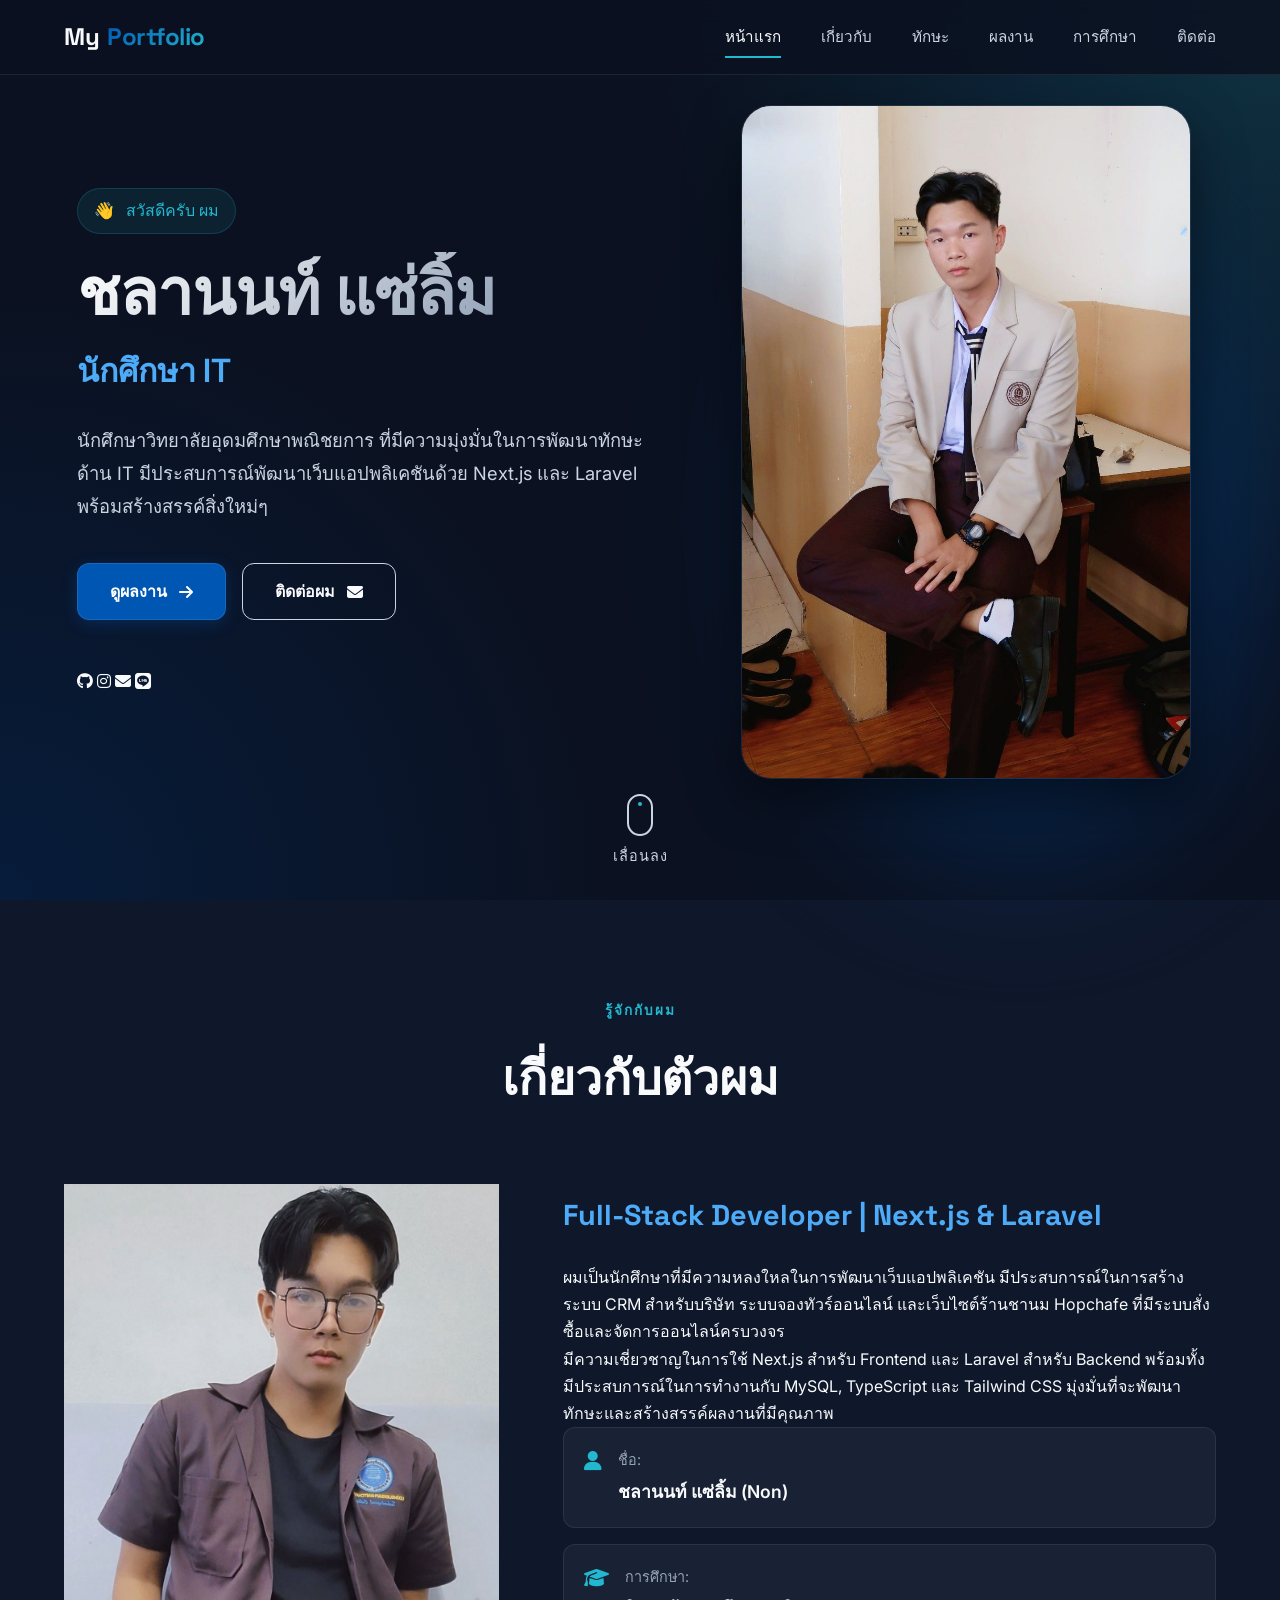
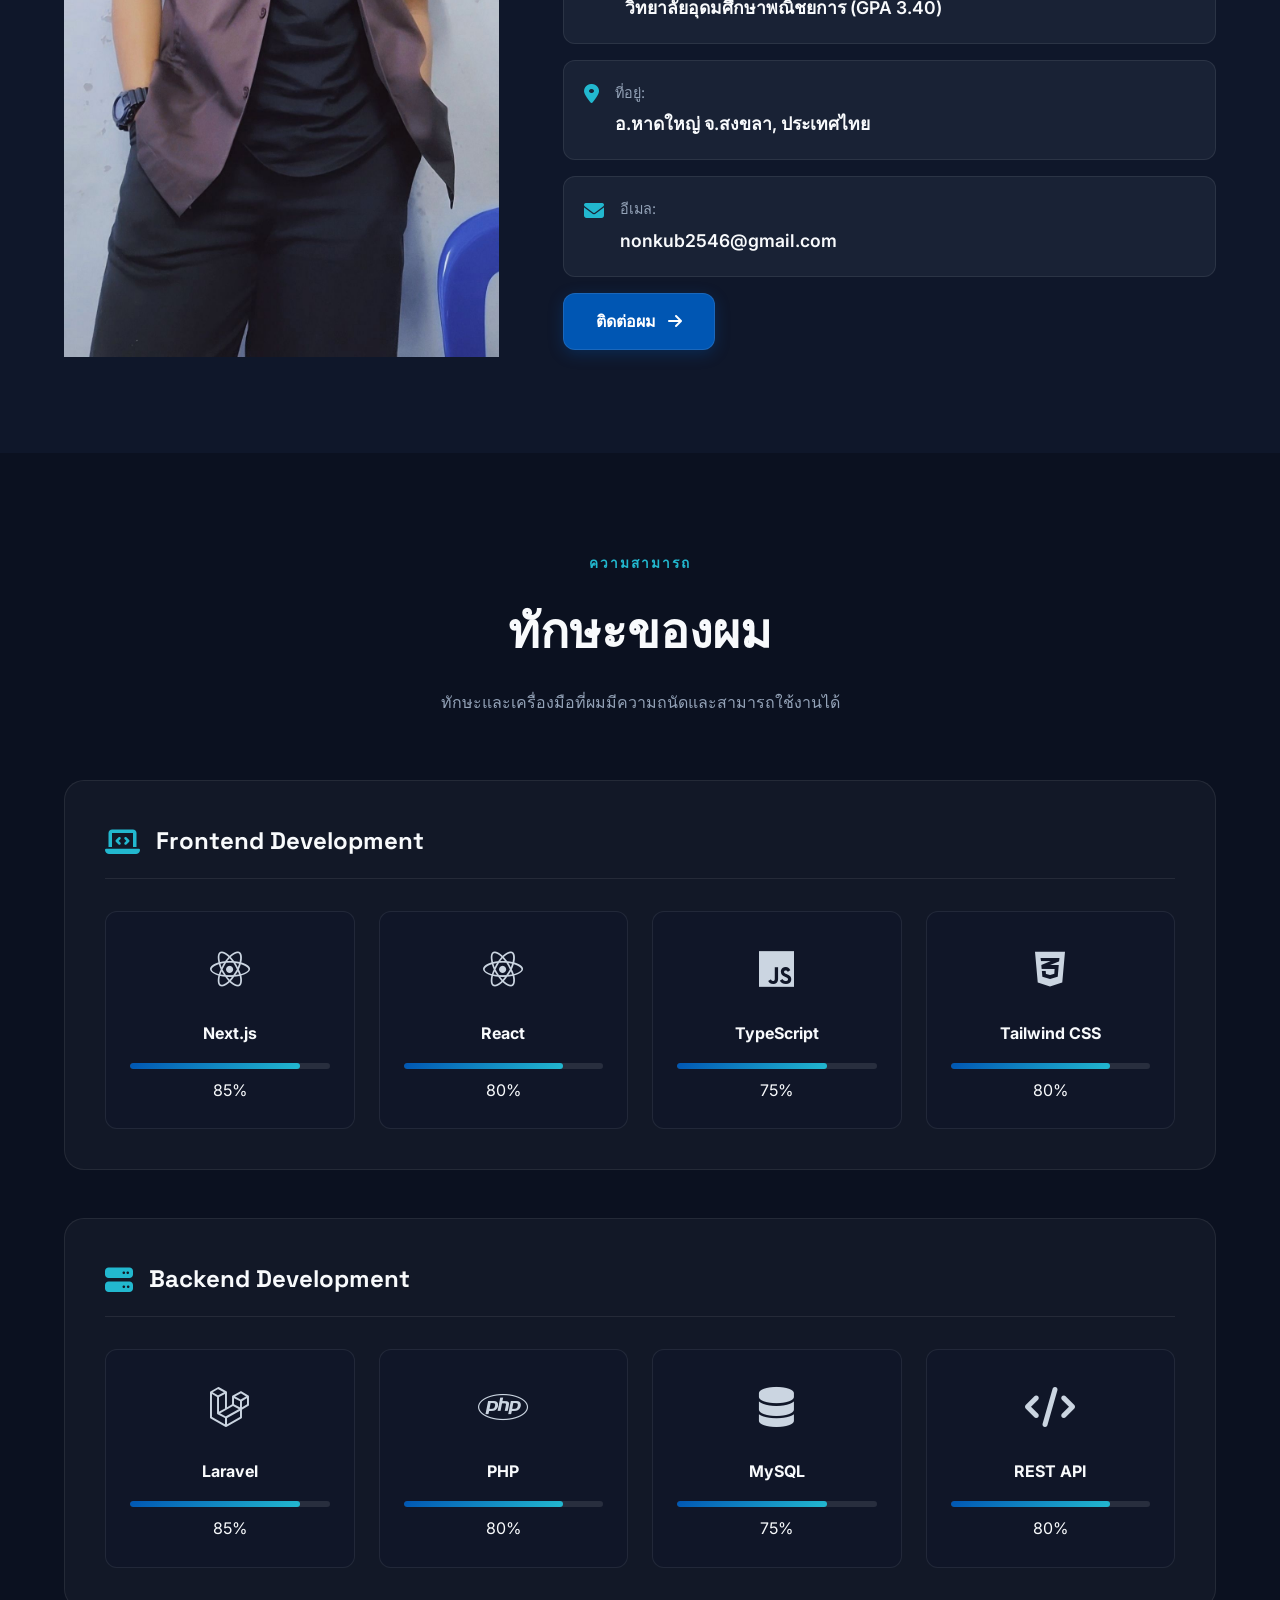
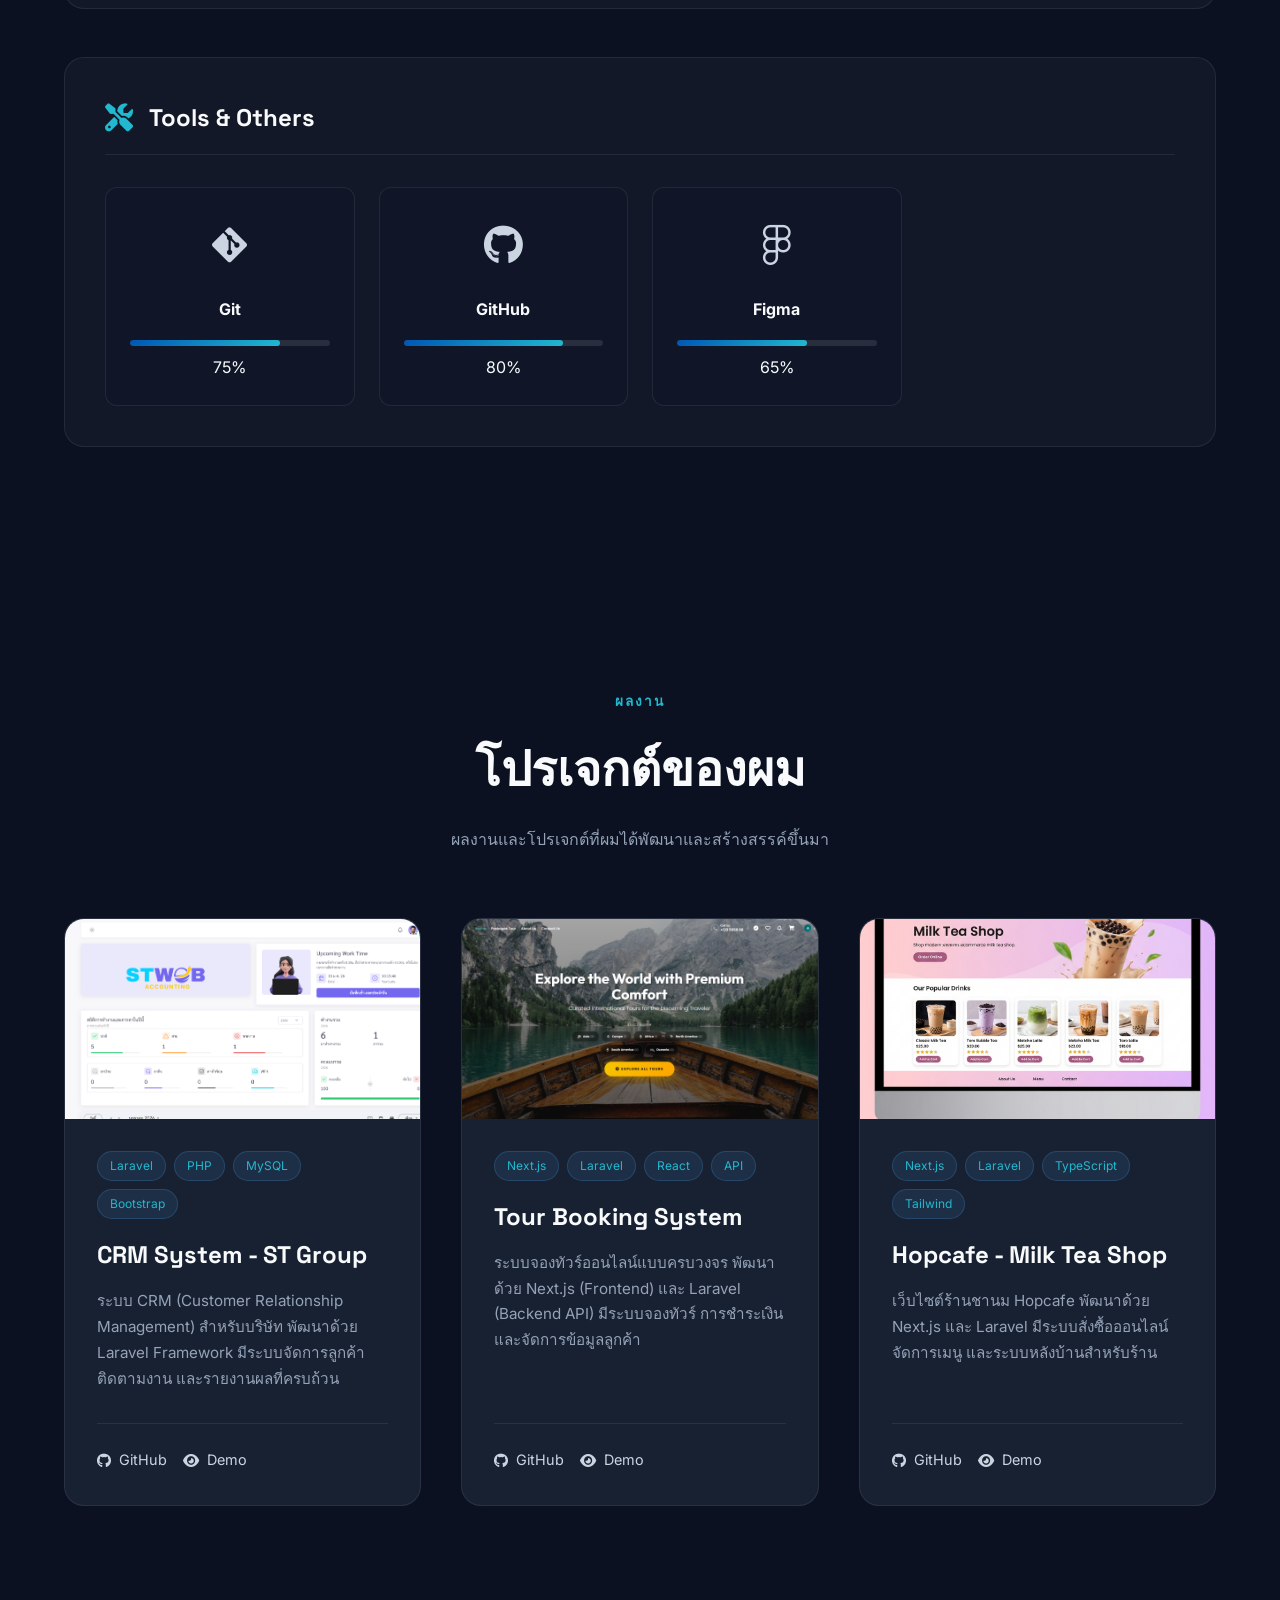
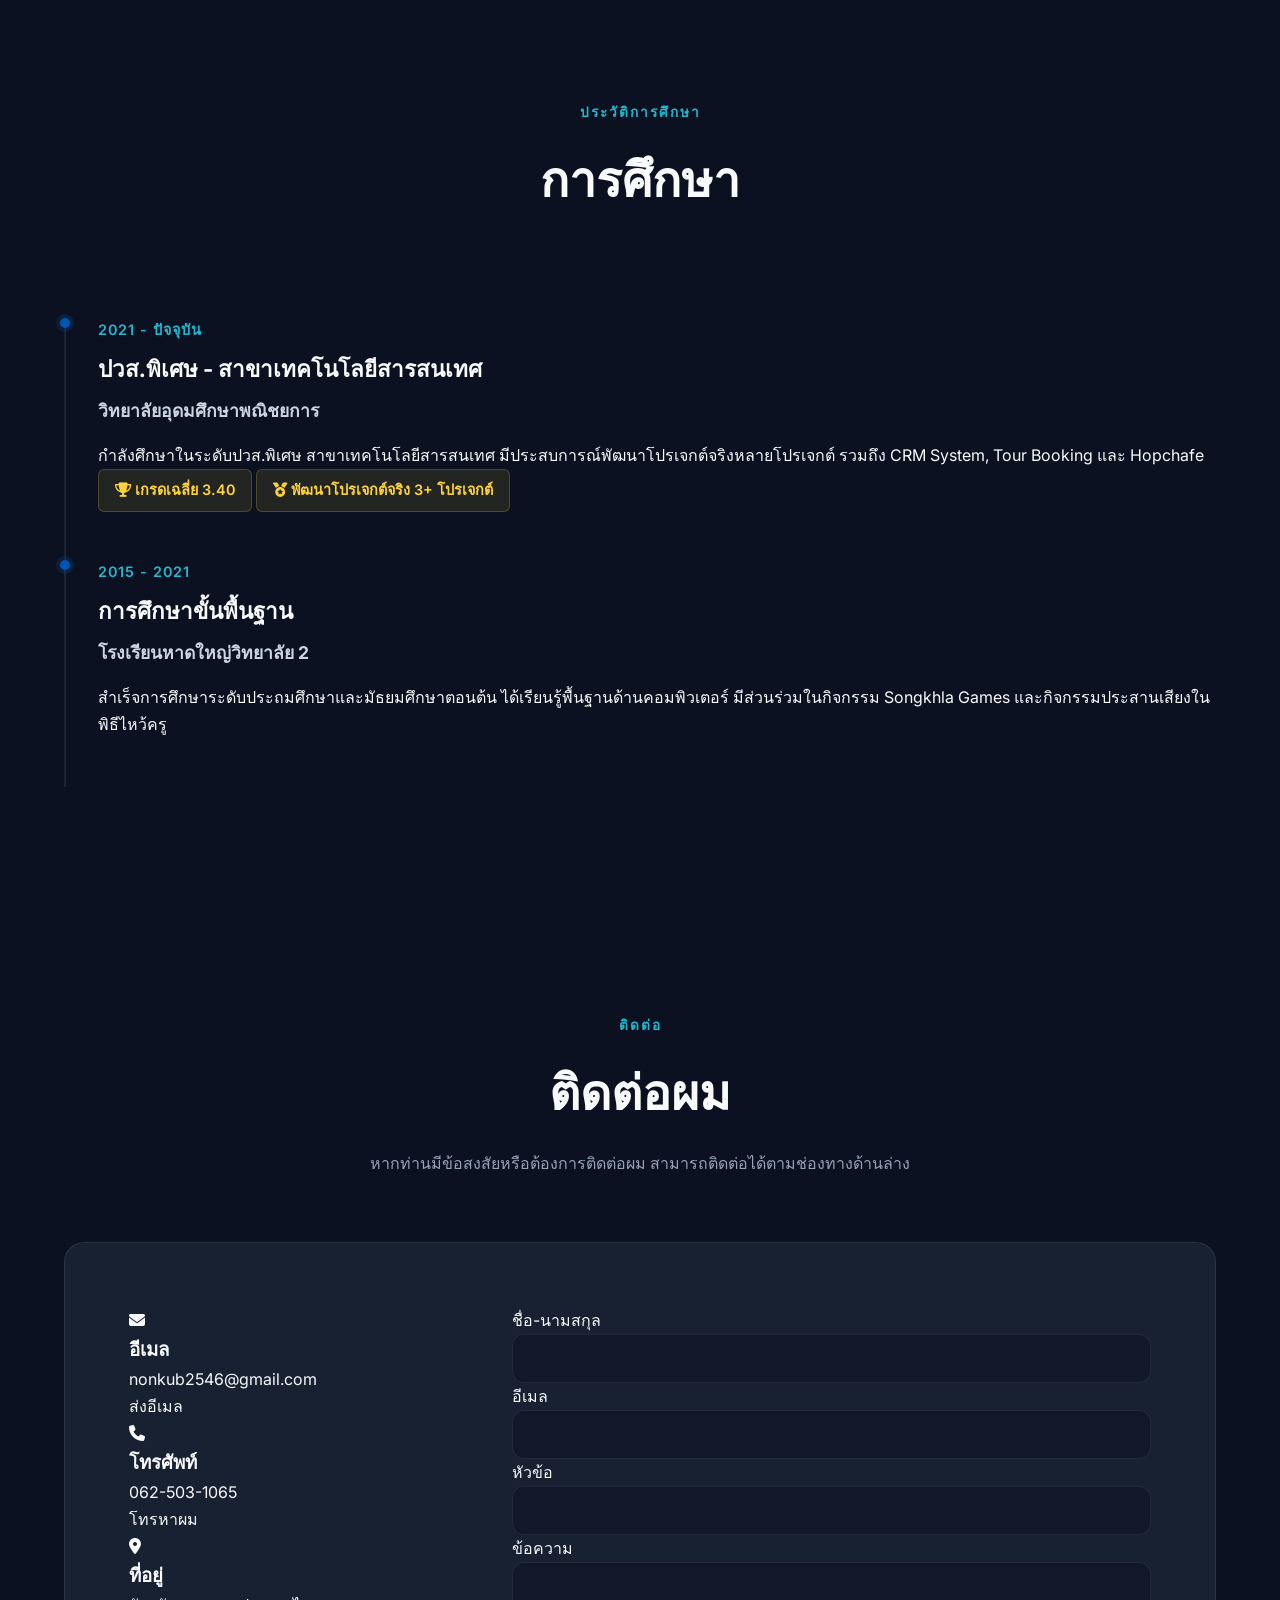
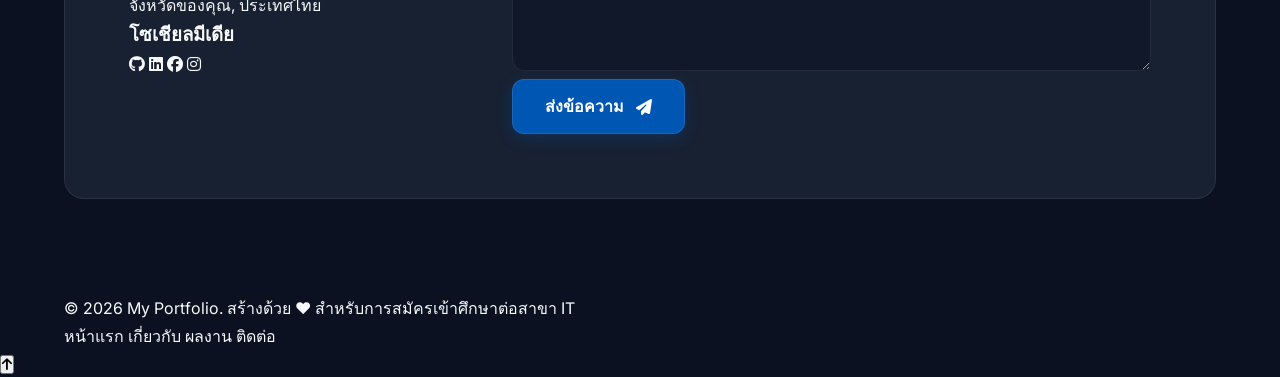
==== commit 687f2c94: "กันการกดลิ้กส์ท่ีไม่มีอยู่ไว้ก่อน" ====
--- a/index.html
+++ b/index.html
@@ -38,7 +38,7 @@
     />
 
     <!-- Custom CSS -->
-    <link rel="stylesheet" href="styles.css" />
+    <link rel="stylesheet" href="styles.css?v=1" />
   </head>
   <body>
     <!-- Navigation -->
@@ -139,7 +139,7 @@
             <div class="image-glow"></div>
             <img
               id="profileImage"
-              src="img/ชุดนร..jpg"
+              src="img/profile.jpg"
               alt="Profile Picture"
             />
           </div>
@@ -167,7 +167,7 @@
             <div class="about-image-wrapper">
               <img
                 id="aboutImage"
-                src="img/ชุดช็อป.jpg"
+                src="img/about.jpg"
                 alt="About Me"
               />
               <div class="image-decoration"></div>
@@ -453,7 +453,7 @@
                 alt="Tour Booking System"
               />
               <div class="project-overlay">
-                <a href="#" class="project-link">
+                <a href="javascript:void(0)" class="project-link">
                   <i class="fas fa-external-link-alt"></i>
                 </a>
               </div>
@@ -478,7 +478,7 @@
                 >
                   <i class="fab fa-github"></i> GitHub
                 </a>
-                <a href="#" target="_blank" class="project-btn">
+                <a href="javascript:void(0)" class="project-btn">
                   <i class="fas fa-eye"></i> Demo
                 </a>
               </div>
@@ -494,7 +494,7 @@
                 alt="Hopcafe Milk Tea Shop"
               />
               <div class="project-overlay">
-                <a href="#" class="project-link">
+                <a href="javascript:void(0)" class="project-link">
                   <i class="fas fa-external-link-alt"></i>
                 </a>
               </div>
@@ -519,7 +519,7 @@
                 >
                   <i class="fab fa-github"></i> GitHub
                 </a>
-                <a href="#" target="_blank" class="project-btn">
+                <a href="javascript:void(0)" class="project-btn">
                   <i class="fas fa-eye"></i> Demo
                 </a>
               </div>
@@ -716,6 +716,6 @@
     </button>
 
     <!-- Custom JavaScript -->
-    <script src="script.js"></script>
+    <script src="script.js?v=1"></script>
   </body>
 </html>
--- a/styles.css
+++ b/styles.css
@@ -333,6 +333,85 @@
   border-radius: 50%;
 }
 
+/* Scroll Indicator */
+.scroll-indicator {
+  position: absolute;
+  bottom: 2rem;
+  left: 0;
+  right: 0;
+  margin: 0 auto;
+  width: fit-content;
+  display: flex;
+  flex-direction: column;
+  align-items: center;
+  z-index: 10;
+  animation: bounce 2s infinite;
+}
+
+.scroll-indicator a {
+  display: flex;
+  flex-direction: column;
+  align-items: center;
+  gap: 0.5rem;
+  color: var(--text-secondary);
+  font-size: 0.9rem;
+  font-weight: 500;
+  letter-spacing: 1px;
+}
+
+.scroll-indicator:hover a {
+  color: var(--tech-cyan);
+}
+
+.mouse {
+  width: 26px;
+  height: 42px;
+  border: 2px solid var(--text-secondary);
+  border-radius: 20px;
+  position: relative;
+  transition: var(--transition);
+}
+
+.scroll-indicator:hover .mouse {
+  border-color: var(--tech-cyan);
+}
+
+.mouse::before {
+  content: "";
+  position: absolute;
+  top: 6px;
+  left: 50%;
+  transform: translateX(-50%);
+  width: 4px;
+  height: 4px;
+  background: var(--tech-cyan);
+  border-radius: 50%;
+  animation: scrollMouse 2s infinite;
+}
+
+@keyframes bounce {
+  0%, 20%, 50%, 80%, 100% {
+    transform: translateY(0);
+  }
+  40% {
+    transform: translateY(-10px);
+  }
+  60% {
+    transform: translateY(-5px);
+  }
+}
+
+@keyframes scrollMouse {
+  0% {
+    top: 6px;
+    opacity: 1;
+  }
+  100% {
+    top: 20px;
+    opacity: 0;
+  }
+}
+
 /* ===================================
    SECTIONS - Clean Cards
    =================================== */
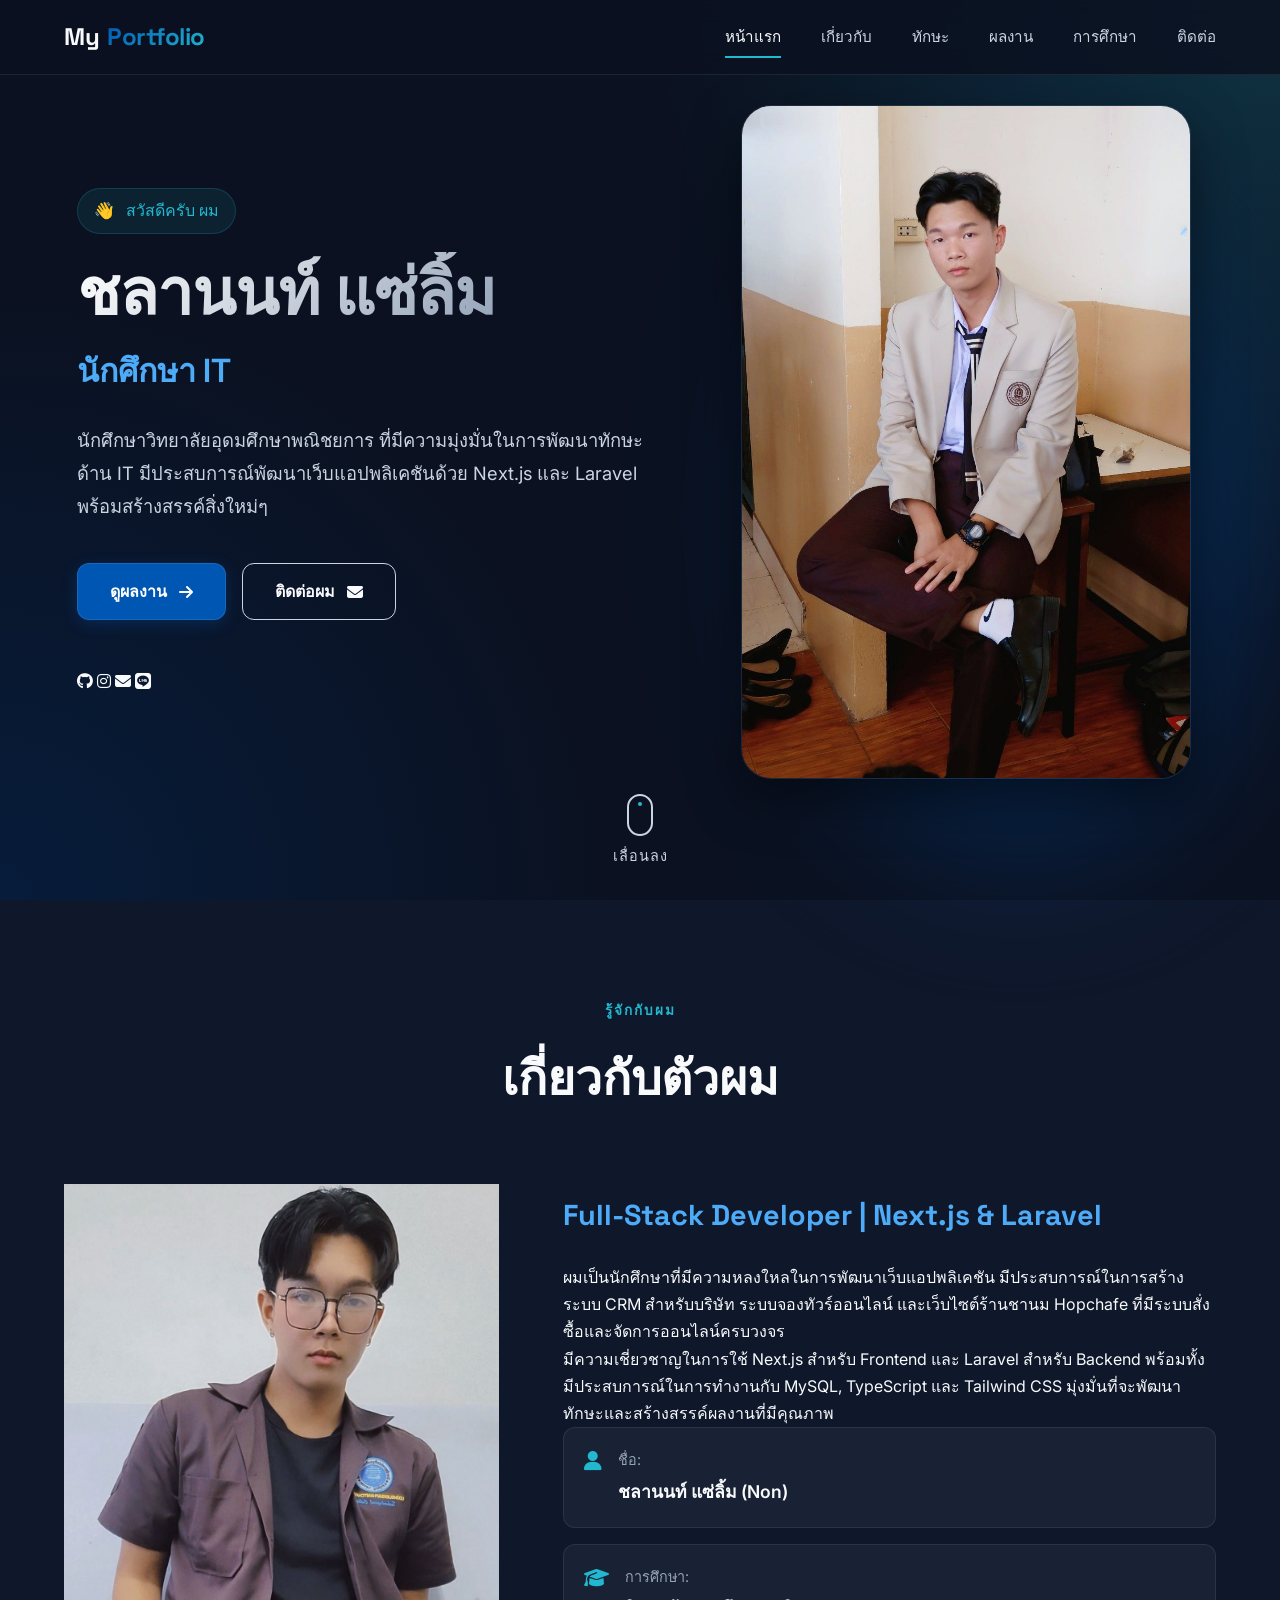
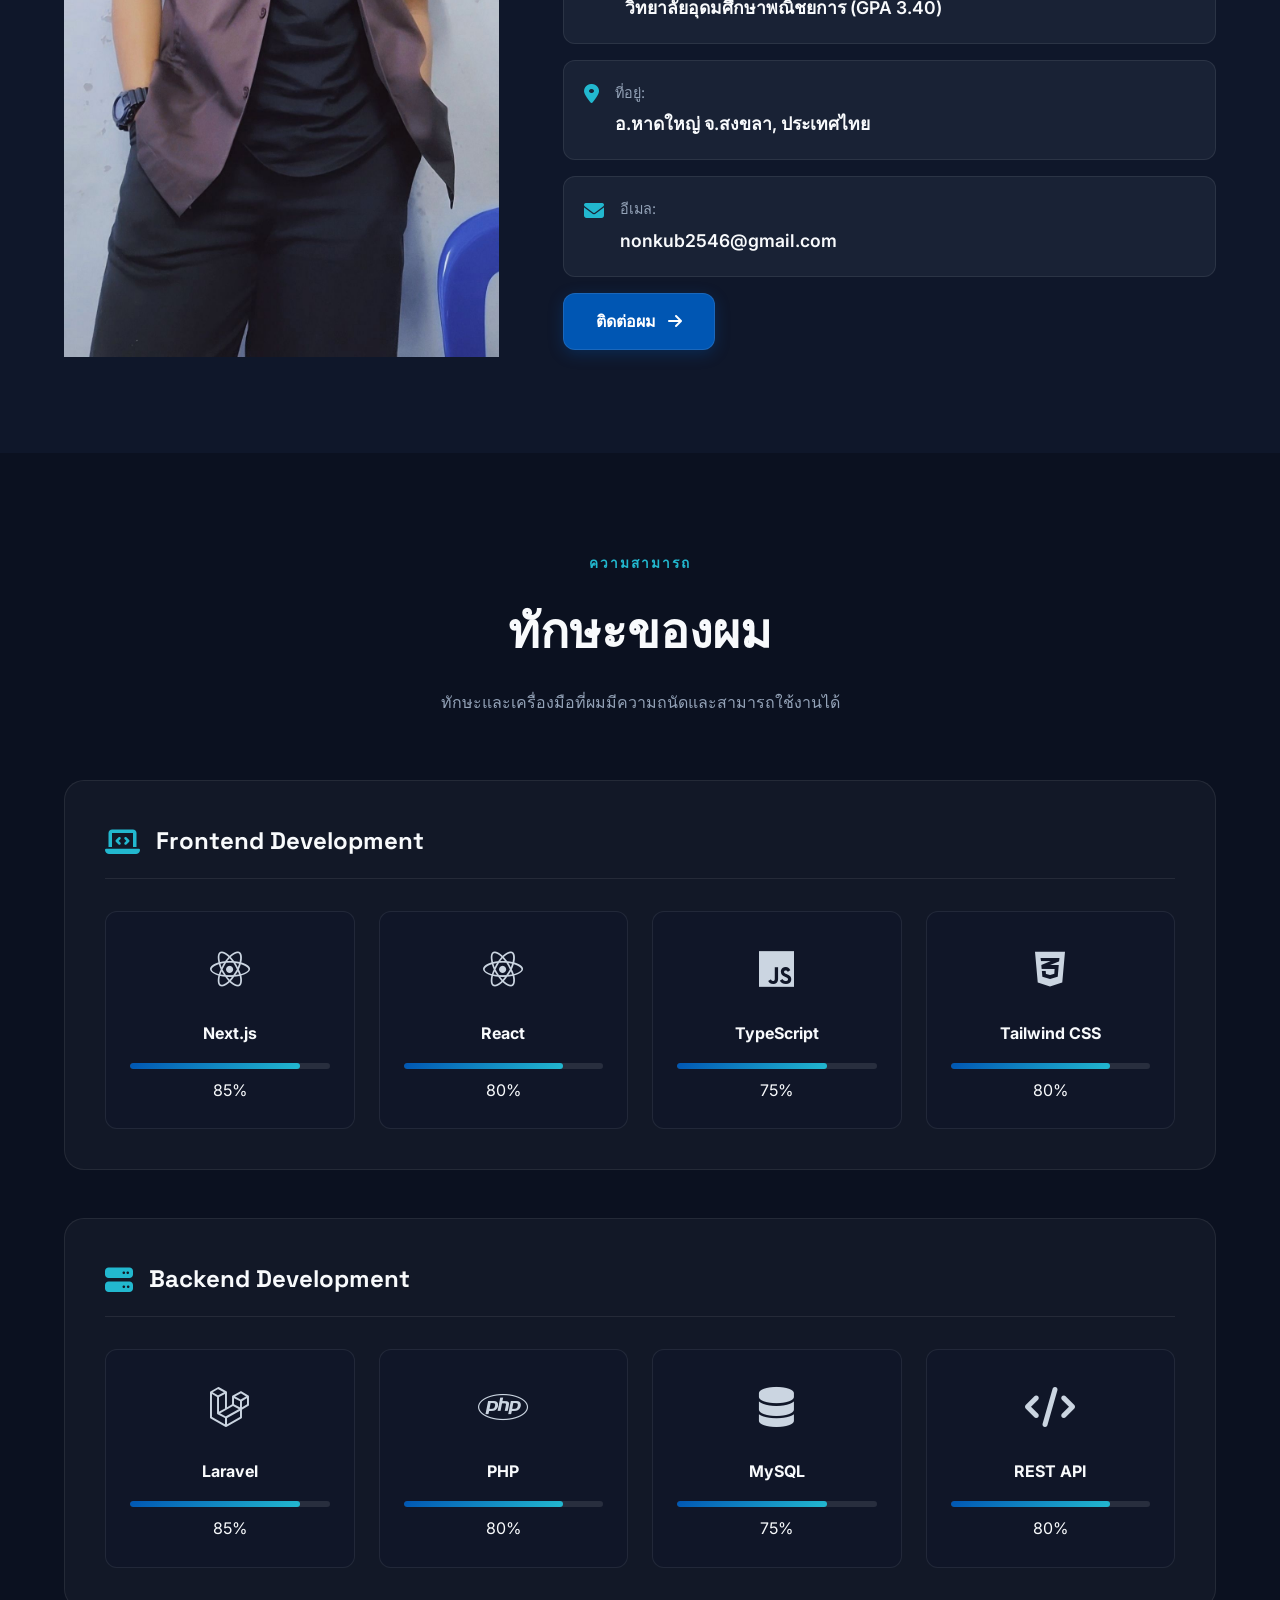
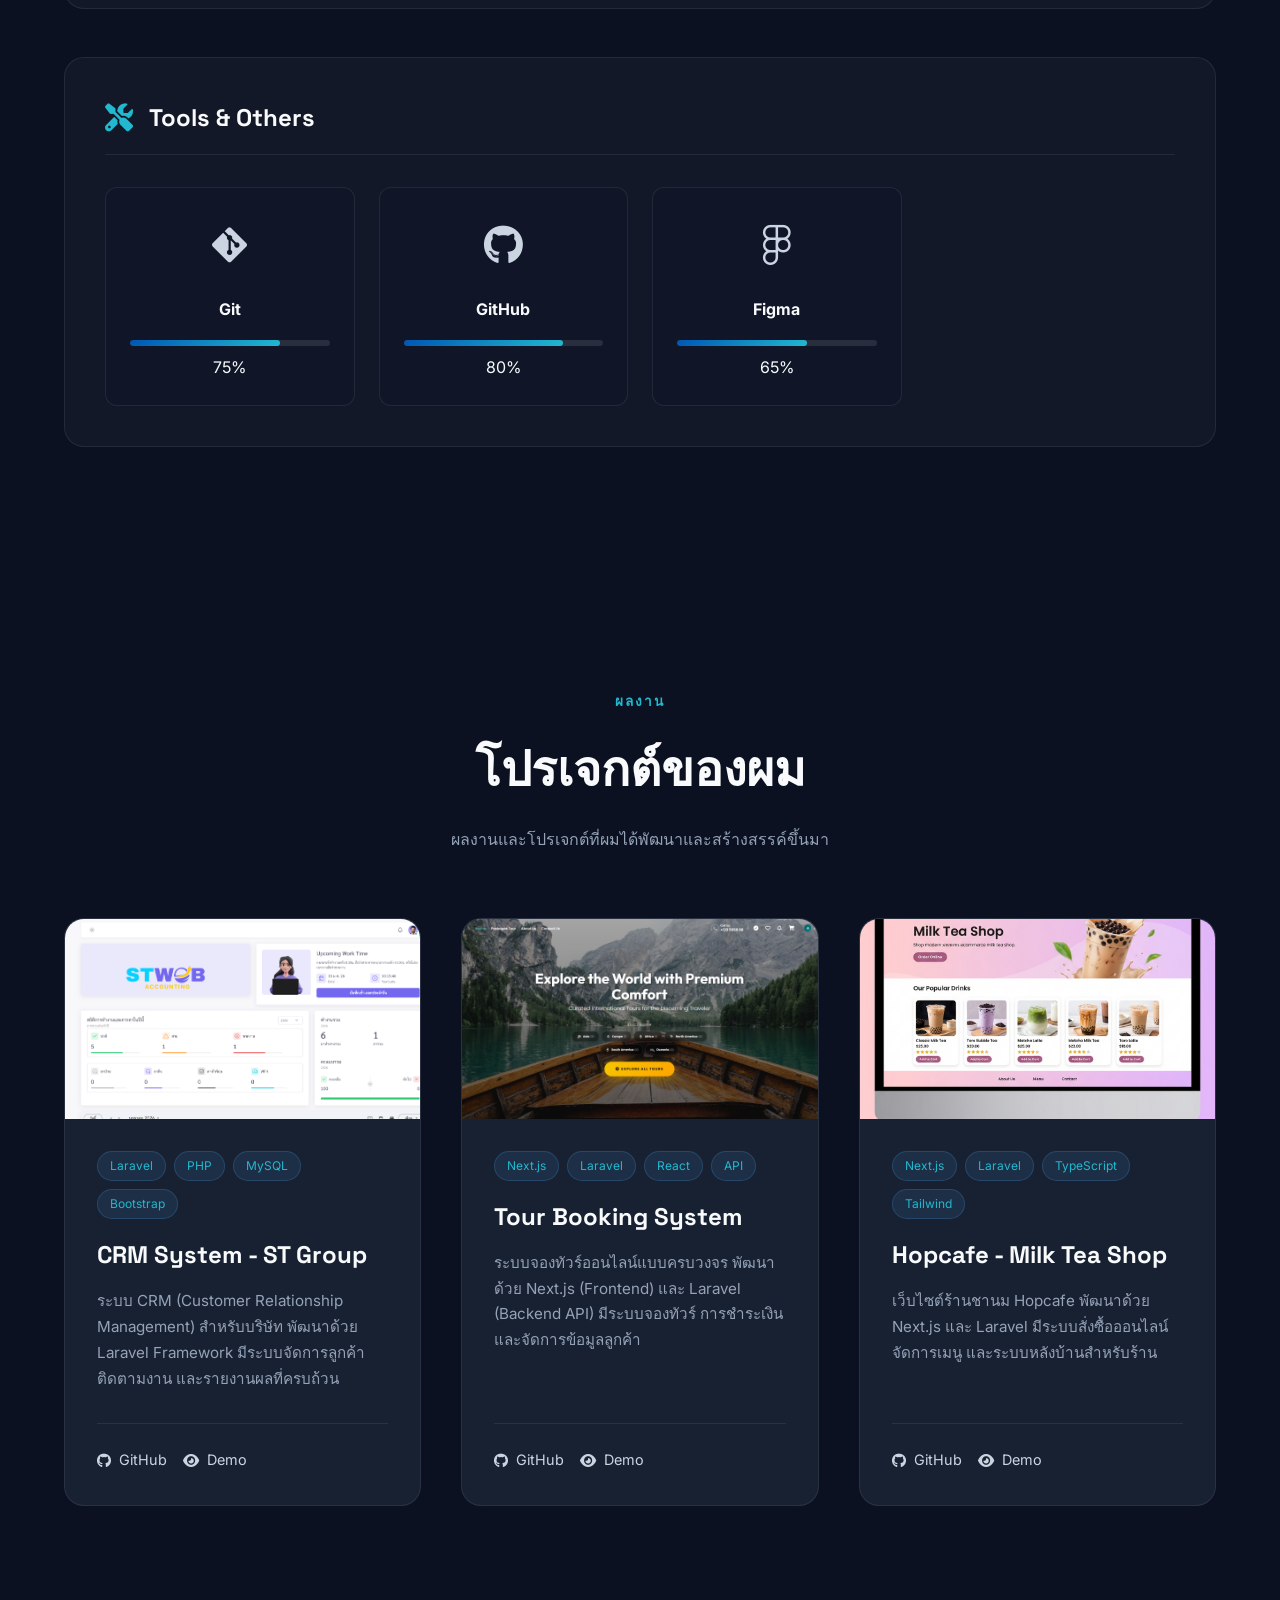
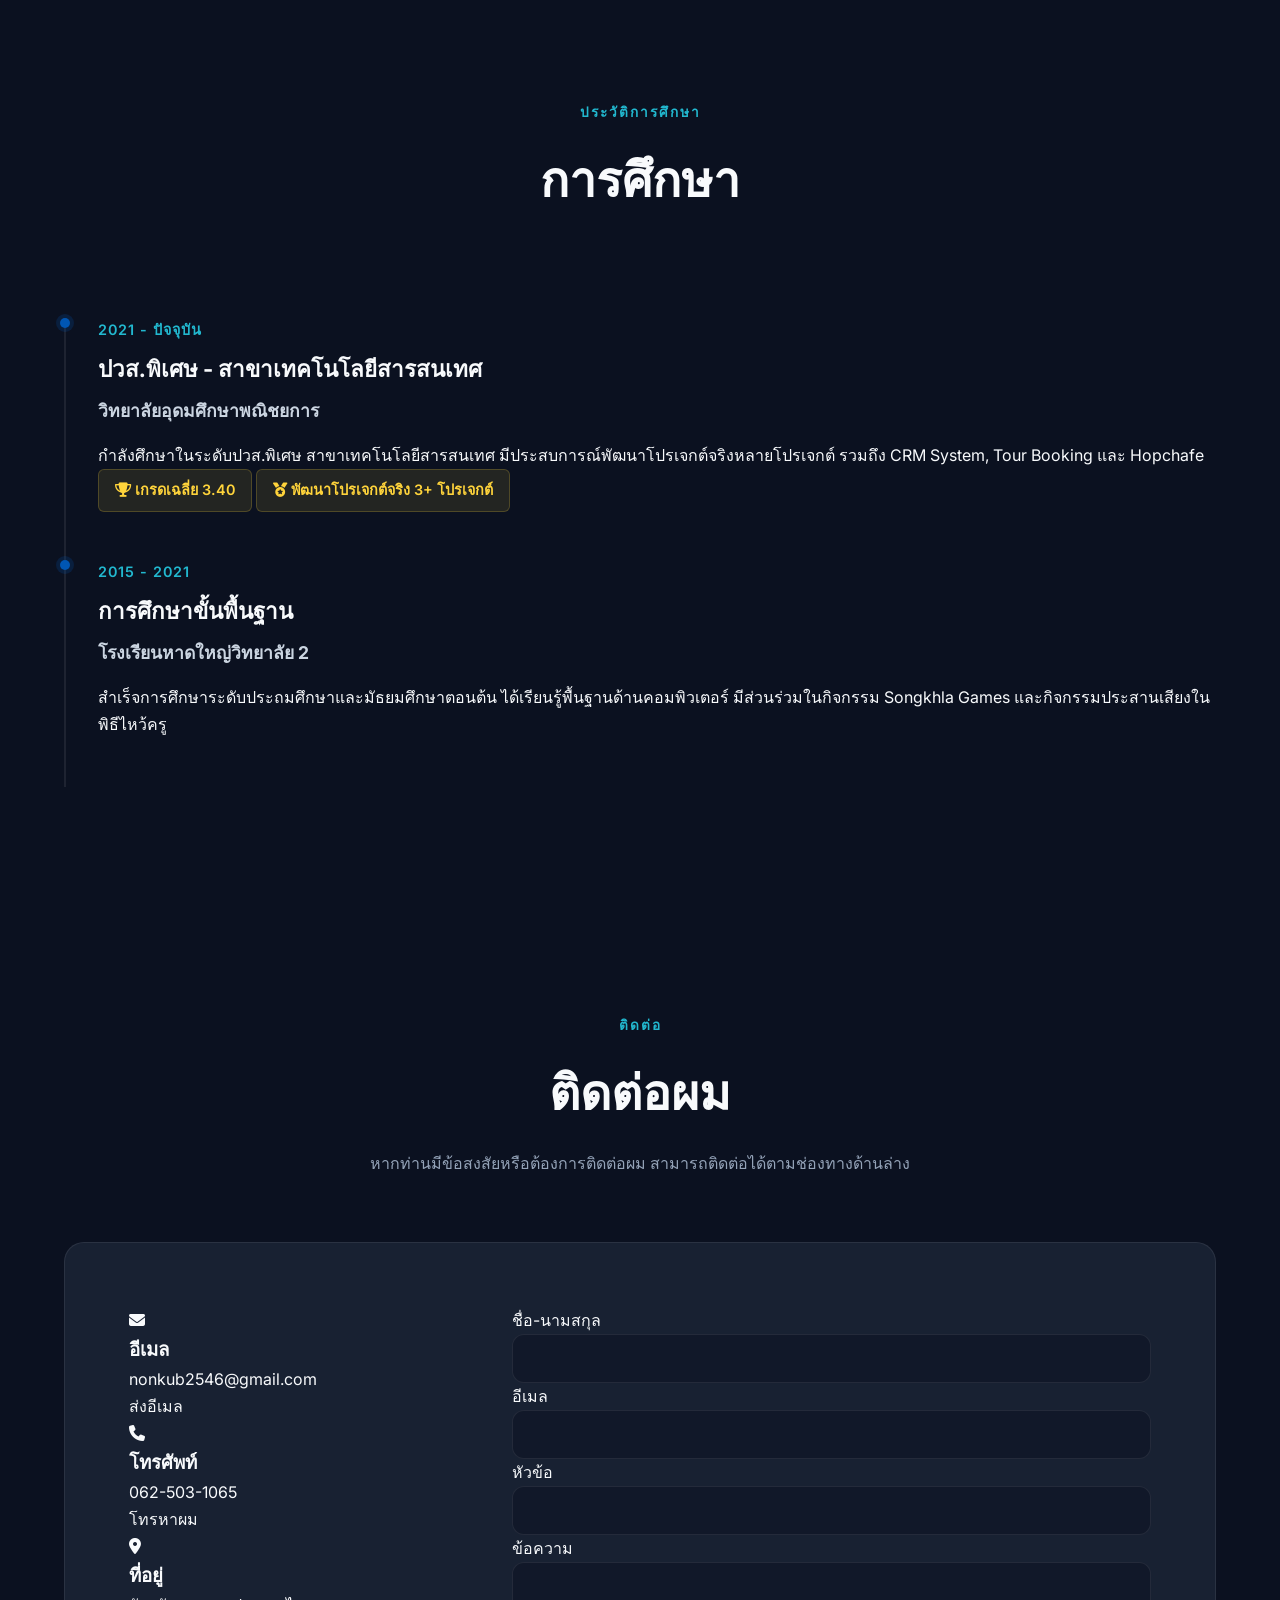
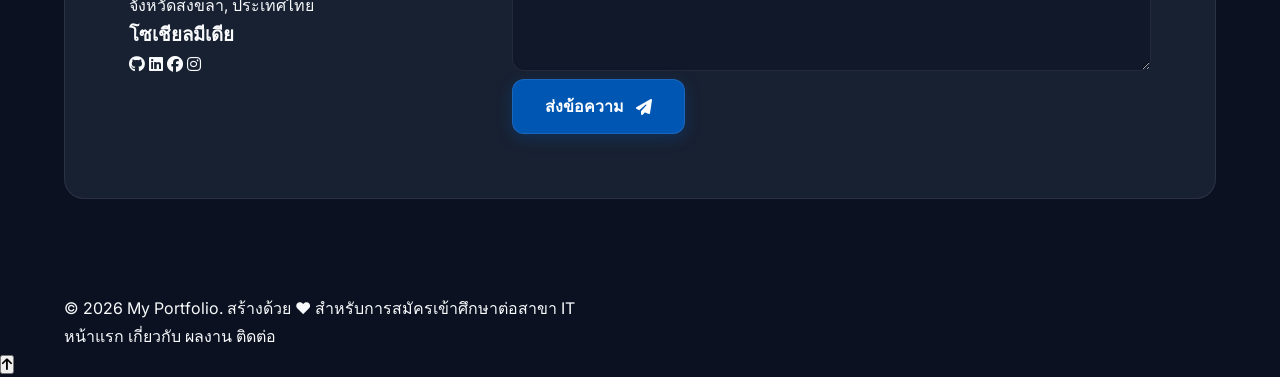
==== commit 5897cc31: "แก้รายละเอียดยิบย่อย" ====
--- a/index.html
+++ b/index.html
@@ -617,35 +617,35 @@
                 <i class="fas fa-map-marker-alt"></i>
               </div>
               <h3>ที่อยู่</h3>
-              <p>จังหวัดของคุณ, ประเทศไทย</p>
+              <p>จังหวัดสงขลา, ประเทศไทย</p>
             </div>
 
             <div class="contact-social">
               <h3>โซเชียลมีเดีย</h3>
               <div class="social-links-contact">
                 <a
-                  href="https://github.com/yourusername"
+                  href="https://github.com/chalanon"
                   target="_blank"
                   aria-label="GitHub"
                 >
                   <i class="fab fa-github"></i>
                 </a>
                 <a
-                  href="https://linkedin.com/in/yourusername"
+                  href="https://linkedin.com/in/chalanon-saelim-1aa2113a6"
                   target="_blank"
                   aria-label="LinkedIn"
                 >
                   <i class="fab fa-linkedin"></i>
                 </a>
                 <a
-                  href="https://facebook.com/yourusername"
+                  href="https://facebook.com/chalanon saelim"
                   target="_blank"
                   aria-label="Facebook"
                 >
                   <i class="fab fa-facebook"></i>
                 </a>
                 <a
-                  href="https://instagram.com/yourusername"
+                  href="https://instagram.com/_chlnn_"
                   target="_blank"
                   aria-label="Instagram"
                 >
--- a/styles.css
+++ b/styles.css
@@ -778,20 +778,571 @@
   box-shadow: 0 0 0 3px rgba(0, 86, 179, 0.15);
 }
 
-/* Responsive */
+/* ===================================
+   RESPONSIVE DESIGN
+   =================================== */
+
+/* Tablet & Large Mobile (992px and below) */
 @media (max-width: 992px) {
+  /* Typography */
+  .hero-text h1 {
+    font-size: 3rem;
+  }
+  
+  .subtitle {
+    font-size: 1.5rem;
+  }
+  
+  .section-title {
+    font-size: 2.5rem;
+  }
+  
+  /* Navigation */
+  .nav-menu {
+    position: fixed;
+    top: 70px;
+    right: -100%;
+    width: 280px;
+    height: calc(100vh - 70px);
+    background: rgba(11, 17, 32, 0.98);
+    backdrop-filter: blur(20px);
+    flex-direction: column;
+    padding: 2rem;
+    gap: 1.5rem;
+    border-left: 1px solid var(--glass-border);
+    transition: right 0.3s ease;
+    box-shadow: -5px 0 30px rgba(0, 0, 0, 0.5);
+  }
+  
+  .nav-menu.active {
+    right: 0;
+  }
+  
+  .mobile-menu-btn {
+    display: block;
+  }
+  
+  .nav-link {
+    padding: 0.75rem 0;
+    font-size: 1.1rem;
+  }
+  
+  /* Hero Section */
   .hero-content {
     grid-template-columns: 1fr;
     text-align: center;
-  }
-  .hero-buttons, .greeting {
+    gap: 3rem;
+  }
+  
+  .hero-text {
+    order: 2;
+  }
+  
+  .hero-image {
+    order: 1;
+  }
+  
+  .hero-buttons {
     justify-content: center;
-  }
+    flex-wrap: wrap;
+  }
+  
+  .greeting {
+    justify-content: center;
+  }
+  
+  .social-links {
+    justify-content: center;
+  }
+  
   .image-container img {
-    margin: 2rem auto 0;
-  }
+    margin: 0 auto;
+    max-width: 350px;
+  }
+  
+  /* About Section */
+  .about-content {
+    grid-template-columns: 1fr;
+    gap: 3rem;
+  }
+  
+  .about-image {
+    max-width: 400px;
+    margin: 0 auto;
+  }
+  
+  /* Skills */
+  .skills-grid {
+    grid-template-columns: repeat(auto-fit, minmax(160px, 1fr));
+    gap: 1.25rem;
+  }
+  
+  .skill-category {
+    padding: 2rem;
+  }
+  
+  /* Projects */
+  .projects-grid {
+    grid-template-columns: 1fr;
+    gap: 2rem;
+  }
+  
+  /* Contact */
   .contact-container {
     grid-template-columns: 1fr;
+    gap: 3rem;
+    padding: 3rem 2rem;
+  }
+  
+  /* Sections */
+  section {
+    padding: 4rem 0;
+  }
+  
+  .section-header {
+    margin-bottom: 3rem;
+  }
+}
+
+/* Mobile Landscape & Small Tablet (768px and below) */
+@media (max-width: 768px) {
+  /* Typography */
+  .hero-text h1 {
+    font-size: 2.5rem;
+  }
+  
+  .subtitle {
+    font-size: 1.3rem;
+    min-height: 3rem;
+  }
+  
+  .section-title {
+    font-size: 2rem;
+  }
+  
+  .hero-description {
+    font-size: 1rem;
+  }
+  
+  /* Container */
+  .container {
+    padding: 0 1rem;
+  }
+  
+  /* Navigation */
+  .nav-container {
+    padding: 0.875rem 1rem;
+  }
+  
+  .logo {
+    font-size: 1.3rem;
+  }
+  
+  /* Hero */
+  .hero-section {
+    padding-top: 4rem;
+    min-height: auto;
+  }
+  
+  .image-container img {
+    max-width: 300px;
+  }
+  
+  .hero-buttons {
+    flex-direction: column;
+    gap: 0.75rem;
+  }
+  
+  .btn {
+    width: 100%;
+    max-width: 300px;
+    justify-content: center;
+  }
+  
+  .scroll-indicator {
+    display: none;
+  }
+  
+  /* Skills */
+  .skills-grid {
+    grid-template-columns: 1fr;
+  }
+  
+  .skill-card {
+    padding: 1.25rem;
+  }
+  
+  .skill-category {
+    padding: 1.5rem;
+  }
+  
+  /* Projects */
+  .project-content {
+    padding: 1.5rem;
+  }
+  
+  .project-footer {
+    flex-direction: column;
+  }
+  
+  /* Timeline */
+  .timeline-item {
+    padding-left: 1.5rem;
+  }
+  
+  /* Contact */
+  .contact-container {
+    padding: 2rem 1.5rem;
+  }
+  
+  .contact-card {
+    padding: 1.5rem;
+  }
+  
+  /* Sections */
+  section {
+    padding: 3rem 0;
+  }
+}
+
+/* Small Mobile (480px and below) */
+@media (max-width: 480px) {
+  /* Typography */
+  .hero-text h1 {
+    font-size: 2rem;
+    line-height: 1.2;
+  }
+  
+  .subtitle {
+    font-size: 1.1rem;
+    min-height: 2.5rem;
+  }
+  
+  .section-title {
+    font-size: 1.75rem;
+  }
+  
+  .section-tag {
+    font-size: 0.75rem;
+  }
+  
+  .hero-description {
+    font-size: 0.95rem;
+  }
+  
+  /* Navigation */
+  .nav-menu {
+    width: 100%;
+    right: -100%;
+    border-left: none;
+  }
+  
+  .logo {
+    font-size: 1.2rem;
+  }
+  
+  /* Hero */
+  .image-container img {
+    max-width: 250px;
+  }
+  
+  .greeting {
+    font-size: 0.9rem;
+    padding: 0.4rem 0.8rem;
+  }
+  
+  .btn {
+    padding: 0.75rem 1.5rem;
+    font-size: 0.95rem;
+  }
+  
+  .social-links {
+    gap: 1rem;
+  }
+  
+  .social-link {
+    width: 40px;
+    height: 40px;
+    font-size: 1.1rem;
+  }
+  
+  /* About */
+  .about-text h3 {
+    font-size: 1.5rem;
+  }
+  
+  .about-image-wrapper {
+    position: relative;
+    border-radius: var(--border-radius-lg);
+    overflow: hidden;
+  }
+  
+  .about-image-wrapper img {
+    width: 100%;
+    border-radius: var(--border-radius-lg);
+    border: 1px solid var(--glass-border);
+    transition: var(--transition);
+  }
+  
+  .about-image-wrapper:hover img {
+    transform: scale(1.02);
+  }
+  
+  .image-decoration {
+    position: absolute;
+    top: -20px;
+    right: -20px;
+    width: 150px;
+    height: 150px;
+    background: var(--tech-gradient);
+    border-radius: 50%;
+    filter: blur(60px);
+    opacity: 0.3;
+    z-index: -1;
+  }
+  
+  .info-list {
+    display: flex;
+    flex-direction: column;
+    gap: 0.75rem;
+    margin: 2rem 0;
+  }
+  
+  .info-item {
+    padding: 1rem;
+  }
+  
+  .info-value {
+    font-size: 1rem;
+  }
+  
+  /* Skills */
+  .category-header {
+    flex-direction: column;
+    align-items: flex-start;
+    gap: 0.5rem;
+  }
+  
+  .category-header h3 {
+    font-size: 1.25rem;
+  }
+  
+  .skill-category {
+    padding: 1.25rem;
+    margin-bottom: 2rem;
+  }
+  
+  /* Projects */
+  .projects-grid {
+    gap: 1.5rem;
+  }
+  
+  .project-title {
+    font-size: 1.25rem;
+  }
+  
+  .project-description {
+    font-size: 0.9rem;
+  }
+  
+  .project-tags {
+    gap: 0.4rem;
+  }
+  
+  .tag {
+    font-size: 0.7rem;
+    padding: 0.2rem 0.6rem;
+  }
+  
+  /* Timeline */
+  .timeline-title {
+    font-size: 1.2rem;
+  }
+  
+  .timeline-subtitle {
+    font-size: 1rem;
+  }
+  
+  .achievement-badge {
+    font-size: 0.8rem;
+    padding: 0.4rem 0.8rem;
+    margin-bottom: 0.5rem;
+  }
+  
+  /* Contact */
+  .contact-container {
+    padding: 1.5rem 1rem;
+  }
+  
+  .contact-info {
+    display: flex;
+    flex-direction: column;
+    gap: 1.5rem;
+  }
+  
+  .contact-card {
+    background: rgba(15, 23, 42, 0.6);
+    border: 1px solid var(--glass-border);
     padding: 2rem;
-  }
-}
+    border-radius: var(--border-radius-md);
+    text-align: center;
+    transition: var(--transition);
+  }
+  
+  .contact-card:hover {
+    border-color: var(--psu-blue-primary);
+    transform: translateY(-5px);
+    background: rgba(15, 23, 42, 0.9);
+  }
+  
+  .contact-icon {
+    width: 60px;
+    height: 60px;
+    background: var(--glass-bg);
+    border: 1px solid var(--glass-border);
+    border-radius: 50%;
+    display: flex;
+    align-items: center;
+    justify-content: center;
+    margin: 0 auto 1rem;
+    font-size: 1.5rem;
+    color: var(--tech-cyan);
+  }
+  
+  .contact-card h3 {
+    font-size: 1.2rem;
+    margin-bottom: 0.5rem;
+    color: var(--text-primary);
+  }
+  
+  .contact-card p {
+    color: var(--text-muted);
+    margin-bottom: 1rem;
+  }
+  
+  .contact-link {
+    color: var(--psu-blue-light);
+    font-weight: 600;
+    transition: var(--transition);
+  }
+  
+  .contact-link:hover {
+    color: var(--tech-cyan);
+  }
+  
+  .contact-social {
+    background: rgba(15, 23, 42, 0.6);
+    border: 1px solid var(--glass-border);
+    padding: 2rem;
+    border-radius: var(--border-radius-md);
+  }
+  
+  .contact-social h3 {
+    text-align: center;
+    margin-bottom: 1.5rem;
+    color: var(--text-primary);
+  }
+  
+  .social-links-contact {
+    display: flex;
+    justify-content: center;
+    gap: 1rem;
+  }
+  
+  .social-links-contact a {
+    width: 50px;
+    height: 50px;
+    background: var(--glass-bg);
+    border: 1px solid var(--glass-border);
+    border-radius: 50%;
+    display: flex;
+    align-items: center;
+    justify-content: center;
+    font-size: 1.25rem;
+    color: var(--text-secondary);
+    transition: var(--transition);
+  }
+  
+  .social-links-contact a:hover {
+    color: var(--tech-cyan);
+    border-color: var(--tech-cyan);
+    background: rgba(34, 184, 207, 0.1);
+    transform: translateY(-3px);
+  }
+  
+  .contact-form-wrapper {
+    background: rgba(15, 23, 42, 0.6);
+    border: 1px solid var(--glass-border);
+    border-radius: var(--border-radius-md);
+    padding: 2.5rem;
+  }
+  
+  .form-group {
+    margin-bottom: 1.5rem;
+  }
+  
+  .form-group label {
+    display: block;
+    color: var(--text-secondary);
+    font-weight: 600;
+    margin-bottom: 0.5rem;
+  }
+  
+  .form-group textarea {
+    padding: 0.875rem;
+    font-size: 0.95rem;
+  }
+  
+  /* Footer */
+  .footer-content {
+    flex-direction: column;
+    text-align: center;
+    gap: 1rem;
+  }
+  
+  .footer-links {
+    flex-direction: column;
+    gap: 0.5rem;
+  }
+  
+  /* Sections */
+  section {
+    padding: 2.5rem 0;
+  }
+  
+  .section-header {
+    margin-bottom: 2rem;
+  }
+}
+
+/* Extra Small Devices (360px and below) */
+@media (max-width: 360px) {
+  html {
+    font-size: 14px;
+  }
+  
+  .hero-text h1 {
+    font-size: 1.75rem;
+  }
+  
+  .image-container img {
+    max-width: 220px;
+  }
+  
+  .btn {
+    font-size: 0.9rem;
+    padding: 0.7rem 1.25rem;
+  }
+}
+
+/* Landscape Orientation Fix */
+@media (max-height: 600px) and (orientation: landscape) {
+  .hero-section {
+    min-height: auto;
+    padding: 8rem 0 3rem;
+  }
+  
+  .scroll-indicator {
+    display: none;
+  }
+}
